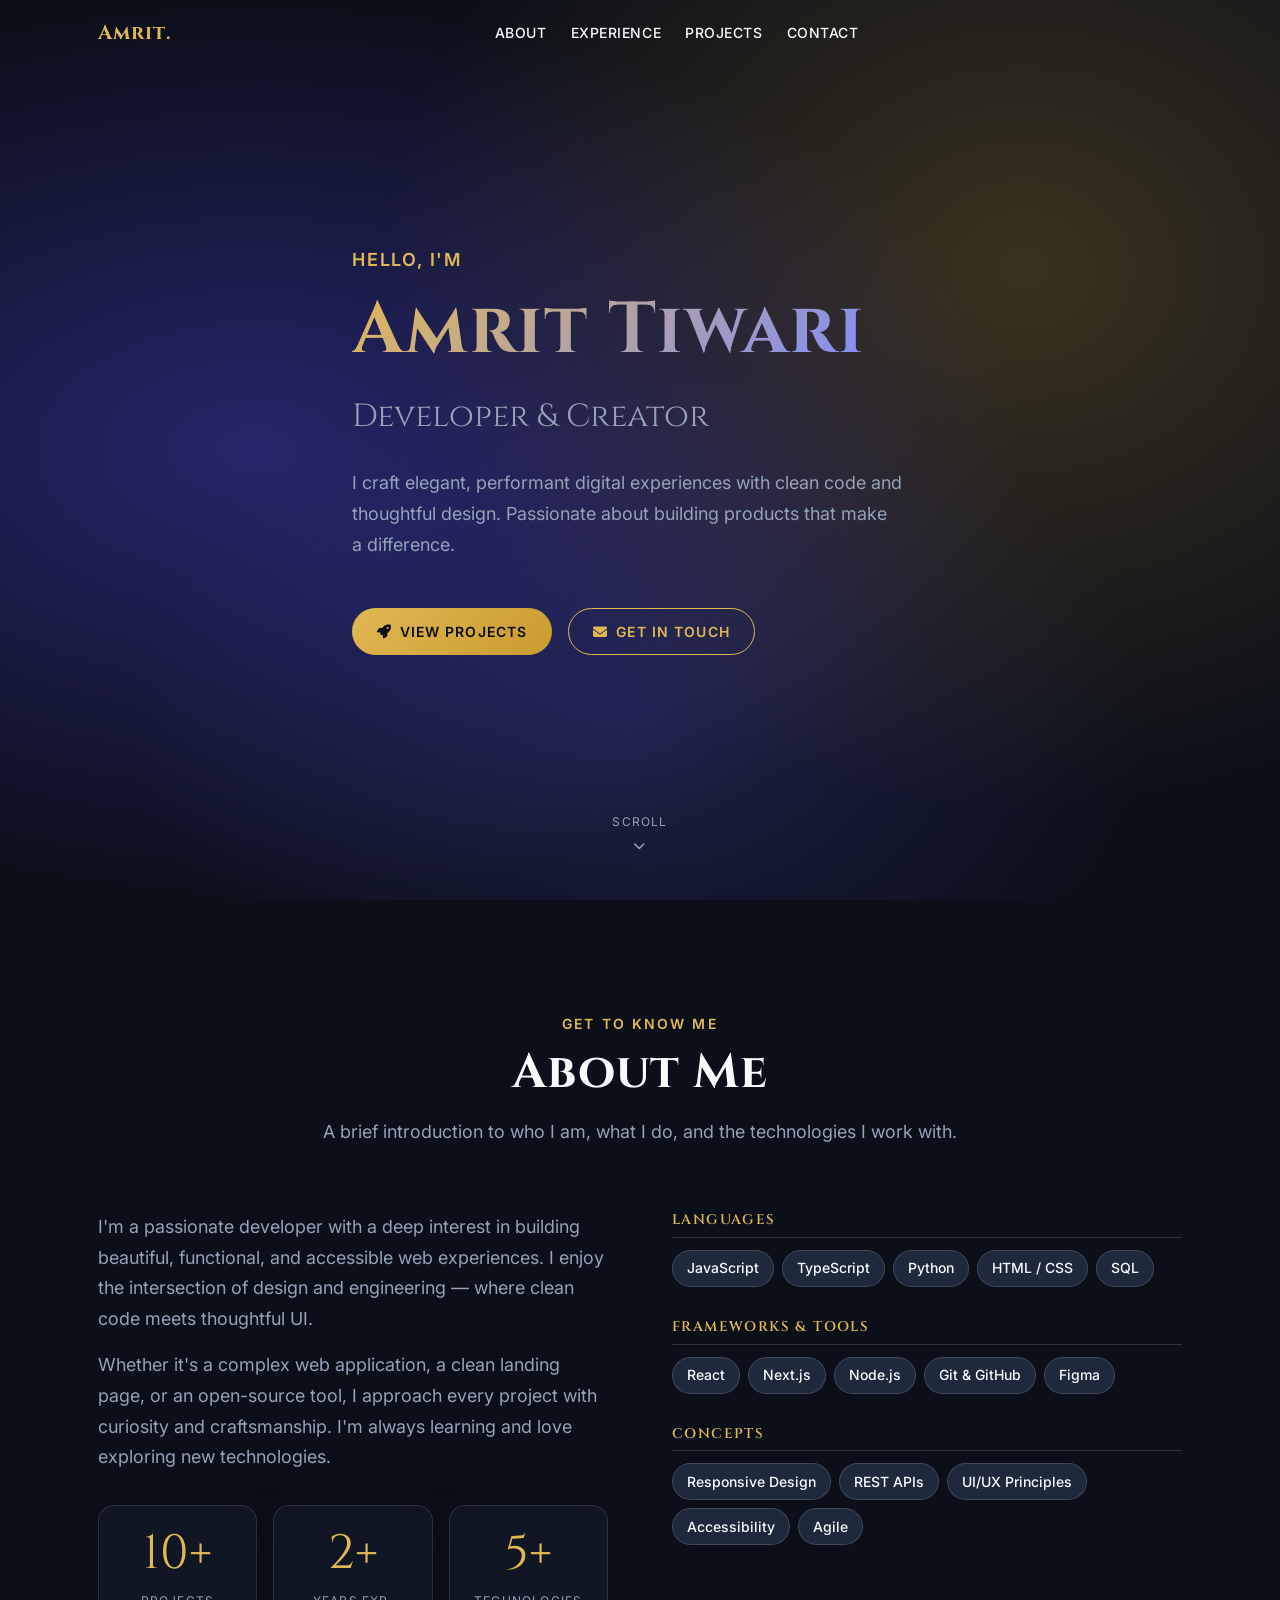
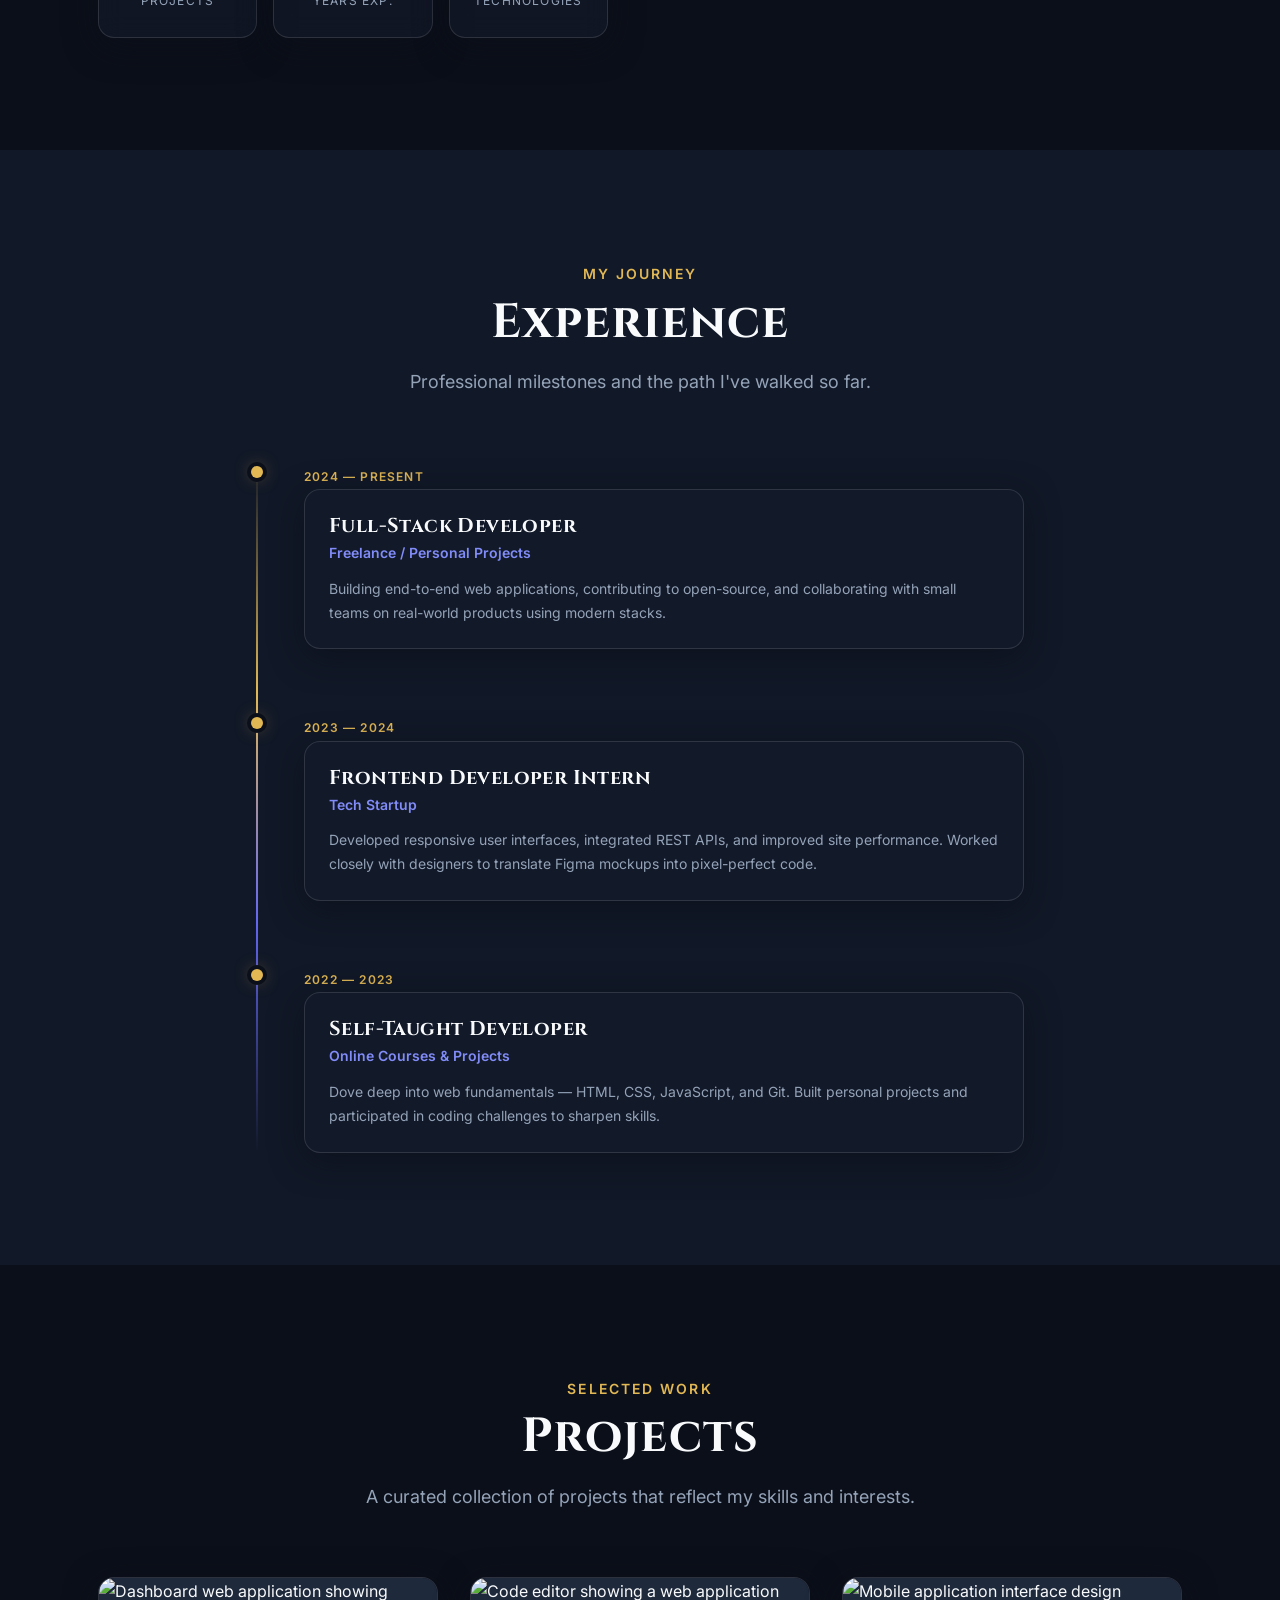
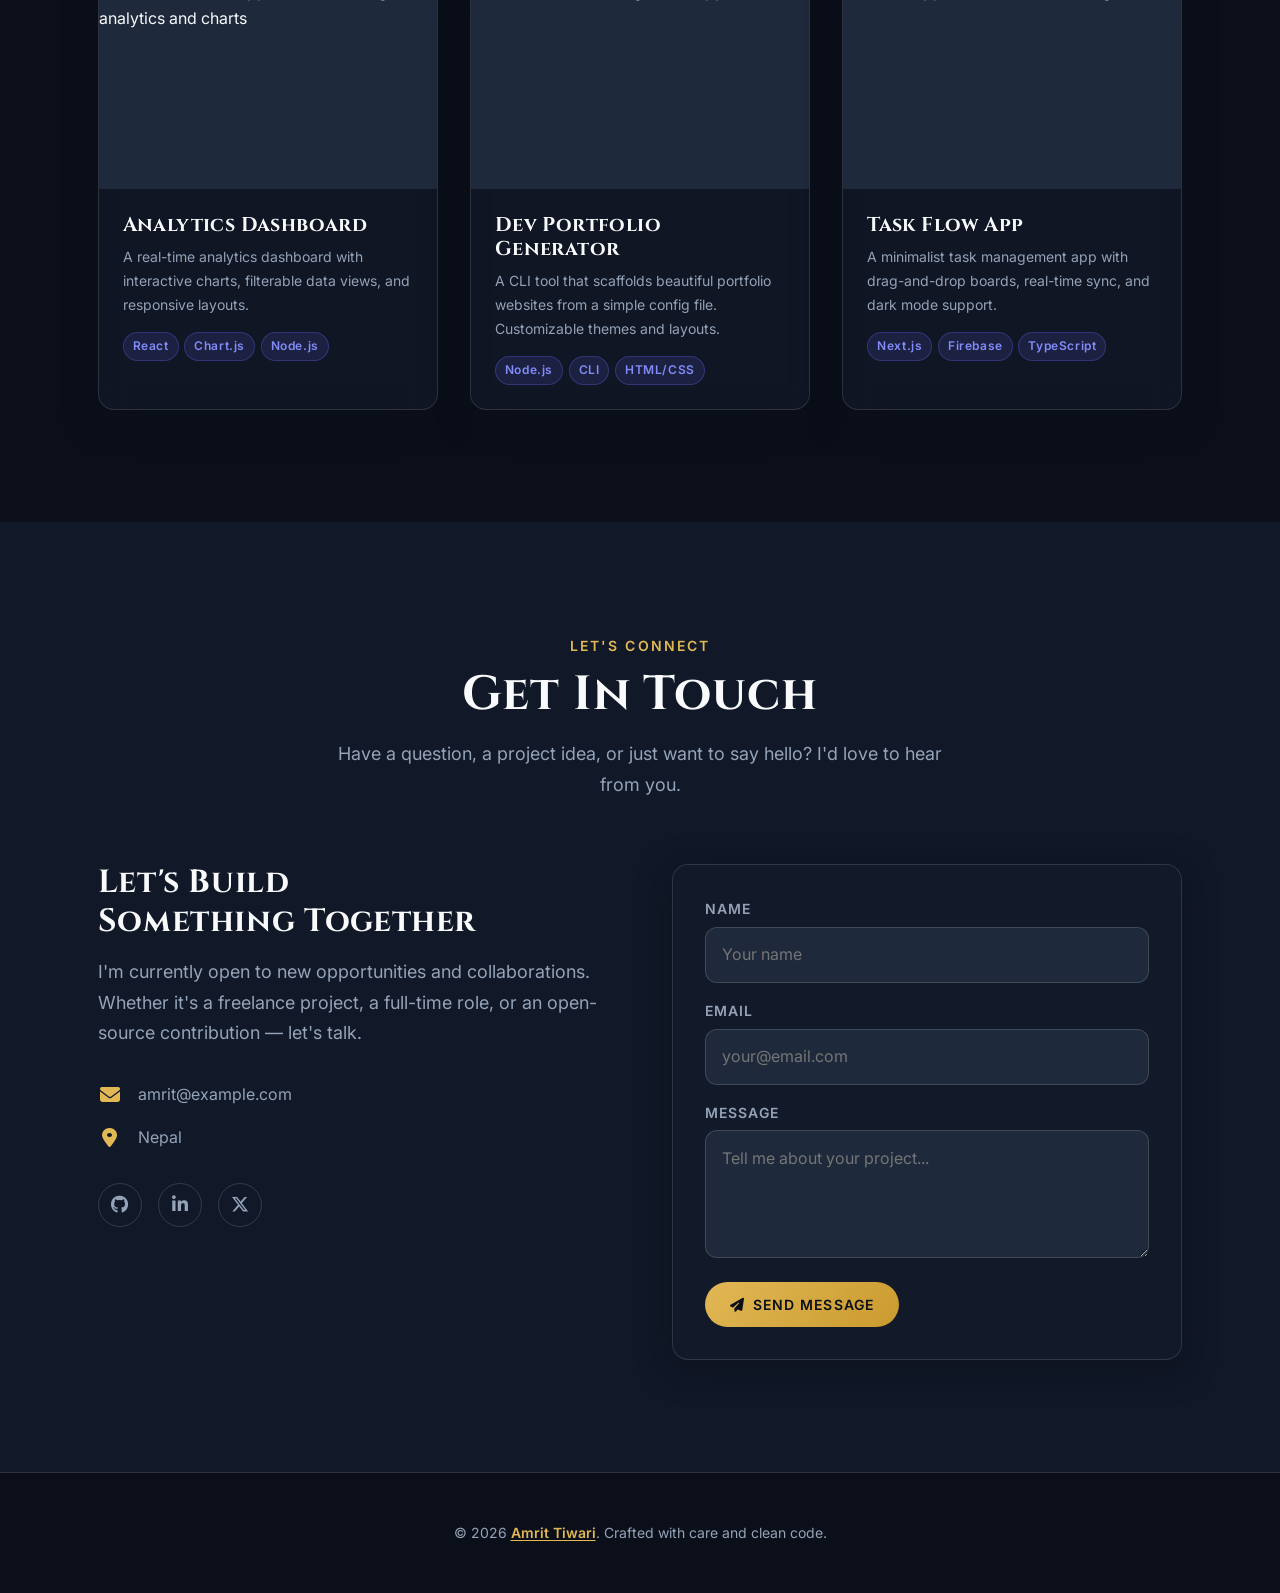
==== index.html @ 65dd80fa "refactor: move portfolio files to repo root, remove old code - Replaced old index.html, style.css, a" ====
<!DOCTYPE html>
<html lang="en">
<head>
  <meta charset="UTF-8">
  <meta name="viewport" content="width=device-width, initial-scale=1.0">
  <meta name="description" content="Amrit Tiwari — Developer & Creator. A professional portfolio showcasing projects, skills, and experience.">
  <title>Amrit Tiwari — Portfolio</title>

  <!-- Fonts -->
  <link rel="preconnect" href="https://fonts.googleapis.com">
  <link rel="preconnect" href="https://fonts.gstatic.com" crossorigin>
  <link href="https://fonts.googleapis.com/css2?family=Cinzel:wght@400;700;900&family=Inter:wght@400;500;600;700&display=swap" rel="stylesheet">

  <!-- Icons -->
  <link rel="stylesheet" href="https://cdnjs.cloudflare.com/ajax/libs/font-awesome/6.5.1/css/all.min.css" integrity="sha512-DTOQO9RWCH3ppGqcWaEA1BIZOC6xxalwEsw9c2QQeAIftl+Vegovlnee1c9QX4TctnWMn13TZye+giMm8e2LwA==" crossorigin="anonymous" referrerpolicy="no-referrer">

  <!-- Styles -->
  <link rel="stylesheet" href="styles.css">
</head>
<body>

  <!-- ======================== NAVBAR ======================== -->
  <header class="navbar" id="navbar">
    <nav class="container navbar__inner" aria-label="Primary navigation">
      <a href="#hero" class="navbar__logo" aria-label="Home">Amrit.</a>

      <ul class="navbar__links" id="nav-links" role="list">
        <li><a href="#about"      class="navbar__link" data-nav>About</a></li>
        <li><a href="#experience" class="navbar__link" data-nav>Experience</a></li>
        <li><a href="#projects"   class="navbar__link" data-nav>Projects</a></li>
        <li><a href="#contact"    class="navbar__link" data-nav>Contact</a></li>
      </ul>

      <div class="navbar__overlay" id="nav-overlay" aria-hidden="true"></div>

      <button class="navbar__toggle" id="nav-toggle" aria-label="Open navigation menu" aria-expanded="false" aria-controls="nav-links">
        <i class="fa-solid fa-bars" aria-hidden="true"></i>
      </button>
    </nav>
  </header>

  <main>
    <!-- ======================== HERO ======================== -->
    <section class="hero section" id="hero">
      <div class="hero__bg">
        <div class="hero__gradient" aria-hidden="true"></div>
      </div>

      <div class="container hero__content">
        <p class="hero__greeting">Hello, I'm</p>
        <h1 class="hero__name"><span>Amrit Tiwari</span></h1>
        <p class="hero__tagline">Developer &amp; Creator</p>
        <p class="hero__description">
          I craft elegant, performant digital experiences with clean code and thoughtful design. Passionate about building products that make a difference.
        </p>
        <div class="hero__actions">
          <a href="#projects" class="btn btn--primary">
            <i class="fa-solid fa-rocket" aria-hidden="true"></i> View Projects
          </a>
          <a href="#contact" class="btn btn--outline">
            <i class="fa-solid fa-envelope" aria-hidden="true"></i> Get In Touch
          </a>
        </div>
      </div>

      <div class="hero__scroll-indicator" aria-hidden="true">
        <span>Scroll</span>
        <i class="fa-solid fa-chevron-down"></i>
      </div>
    </section>

    <!-- ======================== ABOUT ======================== -->
    <section class="section" id="about">
      <div class="container">
        <div class="section__header">
          <p class="section__subtitle">Get To Know Me</p>
          <h2 class="section__title">About Me</h2>
          <p class="section__description">
            A brief introduction to who I am, what I do, and the technologies I work with.
          </p>
        </div>

        <div class="about__grid">
          <!-- Left: Bio -->
          <div class="about__text">
            <p>
              I'm a passionate developer with a deep interest in building beautiful, functional, and accessible web experiences. I enjoy the intersection of design and engineering — where clean code meets thoughtful UI.
            </p>
            <p>
              Whether it's a complex web application, a clean landing page, or an open-source tool, I approach every project with curiosity and craftsmanship. I'm always learning and love exploring new technologies.
            </p>

            <div class="about__stats">
              <div class="stat-card glass">
                <span class="stat-card__number">10+</span>
                <span class="stat-card__label">Projects</span>
              </div>
              <div class="stat-card glass">
                <span class="stat-card__number">2+</span>
                <span class="stat-card__label">Years Exp.</span>
              </div>
              <div class="stat-card glass">
                <span class="stat-card__number">5+</span>
                <span class="stat-card__label">Technologies</span>
              </div>
            </div>
          </div>

          <!-- Right: Skills -->
          <div>
            <div class="skills__group">
              <h3 class="skills__group-title">Languages</h3>
              <div class="skills__list">
                <span class="skill-chip">JavaScript</span>
                <span class="skill-chip">TypeScript</span>
                <span class="skill-chip">Python</span>
                <span class="skill-chip">HTML / CSS</span>
                <span class="skill-chip">SQL</span>
              </div>
            </div>

            <div class="skills__group">
              <h3 class="skills__group-title">Frameworks & Tools</h3>
              <div class="skills__list">
                <span class="skill-chip">React</span>
                <span class="skill-chip">Next.js</span>
                <span class="skill-chip">Node.js</span>
                <span class="skill-chip">Git & GitHub</span>
                <span class="skill-chip">Figma</span>
              </div>
            </div>

            <div class="skills__group">
              <h3 class="skills__group-title">Concepts</h3>
              <div class="skills__list">
                <span class="skill-chip">Responsive Design</span>
                <span class="skill-chip">REST APIs</span>
                <span class="skill-chip">UI/UX Principles</span>
                <span class="skill-chip">Accessibility</span>
                <span class="skill-chip">Agile</span>
              </div>
            </div>
          </div>
        </div>
      </div>
    </section>

    <!-- ======================== EXPERIENCE ======================== -->
    <section class="section" id="experience" style="background: var(--color-slate-900);">
      <div class="container">
        <div class="section__header">
          <p class="section__subtitle">My Journey</p>
          <h2 class="section__title">Experience</h2>
          <p class="section__description">
            Professional milestones and the path I've walked so far.
          </p>
        </div>

        <ol class="timeline" role="list">
          <li class="timeline__item">
            <div class="timeline__dot" aria-hidden="true"></div>
            <span class="timeline__date">2024 — Present</span>
            <div class="timeline__card glass">
              <h3 class="timeline__role">Full-Stack Developer</h3>
              <p class="timeline__company">Freelance / Personal Projects</p>
              <p class="timeline__desc">
                Building end-to-end web applications, contributing to open-source, and collaborating with small teams on real-world products using modern stacks.
              </p>
            </div>
          </li>

          <li class="timeline__item">
            <div class="timeline__dot" aria-hidden="true"></div>
            <span class="timeline__date">2023 — 2024</span>
            <div class="timeline__card glass">
              <h3 class="timeline__role">Frontend Developer Intern</h3>
              <p class="timeline__company">Tech Startup</p>
              <p class="timeline__desc">
                Developed responsive user interfaces, integrated REST APIs, and improved site performance. Worked closely with designers to translate Figma mockups into pixel-perfect code.
              </p>
            </div>
          </li>

          <li class="timeline__item">
            <div class="timeline__dot" aria-hidden="true"></div>
            <span class="timeline__date">2022 — 2023</span>
            <div class="timeline__card glass">
              <h3 class="timeline__role">Self-Taught Developer</h3>
              <p class="timeline__company">Online Courses & Projects</p>
              <p class="timeline__desc">
                Dove deep into web fundamentals — HTML, CSS, JavaScript, and Git. Built personal projects and participated in coding challenges to sharpen skills.
              </p>
            </div>
          </li>
        </ol>
      </div>
    </section>

    <!-- ======================== PROJECTS ======================== -->
    <section class="section" id="projects">
      <div class="container">
        <div class="section__header">
          <p class="section__subtitle">Selected Work</p>
          <h2 class="section__title">Projects</h2>
          <p class="section__description">
            A curated collection of projects that reflect my skills and interests.
          </p>
        </div>

        <div class="projects__grid">
          <!-- Project 1 -->
          <article class="project-card glass">
            <div class="project-card__image">
              <img src="https://images.unsplash.com/photo-1460925895917-afdab827c52f?w=600&h=375&fit=crop&q=80" alt="Dashboard web application showing analytics and charts" loading="lazy">
              <div class="project-card__overlay">
                <div class="project-card__overlay-links">
                  <a href="#" class="project-card__overlay-link" aria-label="View source code">
                    <i class="fa-brands fa-github" aria-hidden="true"></i>
                  </a>
                  <a href="#" class="project-card__overlay-link" aria-label="View live demo">
                    <i class="fa-solid fa-arrow-up-right-from-square" aria-hidden="true"></i>
                  </a>
                </div>
              </div>
            </div>
            <div class="project-card__body">
              <h3 class="project-card__title">Analytics Dashboard</h3>
              <p class="project-card__desc">
                A real-time analytics dashboard with interactive charts, filterable data views, and responsive layouts.
              </p>
              <div class="project-card__tags">
                <span class="tag">React</span>
                <span class="tag">Chart.js</span>
                <span class="tag">Node.js</span>
              </div>
            </div>
          </article>

          <!-- Project 2 -->
          <article class="project-card glass">
            <div class="project-card__image">
              <img src="https://images.unsplash.com/photo-1555066931-4365d14bab8c?w=600&h=375&fit=crop&q=80" alt="Code editor showing a web application" loading="lazy">
              <div class="project-card__overlay">
                <div class="project-card__overlay-links">
                  <a href="#" class="project-card__overlay-link" aria-label="View source code">
                    <i class="fa-brands fa-github" aria-hidden="true"></i>
                  </a>
                  <a href="#" class="project-card__overlay-link" aria-label="View live demo">
                    <i class="fa-solid fa-arrow-up-right-from-square" aria-hidden="true"></i>
                  </a>
                </div>
              </div>
            </div>
            <div class="project-card__body">
              <h3 class="project-card__title">Dev Portfolio Generator</h3>
              <p class="project-card__desc">
                A CLI tool that scaffolds beautiful portfolio websites from a simple config file. Customizable themes and layouts.
              </p>
              <div class="project-card__tags">
                <span class="tag">Node.js</span>
                <span class="tag">CLI</span>
                <span class="tag">HTML/CSS</span>
              </div>
            </div>
          </article>

          <!-- Project 3 -->
          <article class="project-card glass">
            <div class="project-card__image">
              <img src="https://images.unsplash.com/photo-1551288049-bebda4e38f71?w=600&h=375&fit=crop&q=80" alt="Mobile application interface design" loading="lazy">
              <div class="project-card__overlay">
                <div class="project-card__overlay-links">
                  <a href="#" class="project-card__overlay-link" aria-label="View source code">
                    <i class="fa-brands fa-github" aria-hidden="true"></i>
                  </a>
                  <a href="#" class="project-card__overlay-link" aria-label="View live demo">
                    <i class="fa-solid fa-arrow-up-right-from-square" aria-hidden="true"></i>
                  </a>
                </div>
              </div>
            </div>
            <div class="project-card__body">
              <h3 class="project-card__title">Task Flow App</h3>
              <p class="project-card__desc">
                A minimalist task management app with drag-and-drop boards, real-time sync, and dark mode support.
              </p>
              <div class="project-card__tags">
                <span class="tag">Next.js</span>
                <span class="tag">Firebase</span>
                <span class="tag">TypeScript</span>
              </div>
            </div>
          </article>
        </div>
      </div>
    </section>

    <!-- ======================== CONTACT ======================== -->
    <section class="section" id="contact" style="background: var(--color-slate-900);">
      <div class="container">
        <div class="section__header">
          <p class="section__subtitle">Let's Connect</p>
          <h2 class="section__title">Get In Touch</h2>
          <p class="section__description">
            Have a question, a project idea, or just want to say hello? I'd love to hear from you.
          </p>
        </div>

        <div class="contact__grid">
          <!-- Left: Info -->
          <div class="contact__info">
            <h3>Let's Build Something Together</h3>
            <p>
              I'm currently open to new opportunities and collaborations. Whether it's a freelance project, a full-time role, or an open-source contribution — let's talk.
            </p>

            <div class="contact__links">
              <a href="mailto:amrit@example.com" class="contact__link" id="contact-email">
                <i class="fa-solid fa-envelope" aria-hidden="true"></i>
                <span>amrit@example.com</span>
              </a>
              <a href="#" class="contact__link" id="contact-location">
                <i class="fa-solid fa-location-dot" aria-hidden="true"></i>
                <span>Nepal</span>
              </a>
            </div>

            <div class="contact__socials">
              <a href="https://github.com/amrittiwarie" class="social-icon" aria-label="GitHub" target="_blank" rel="noopener noreferrer">
                <i class="fa-brands fa-github" aria-hidden="true"></i>
              </a>
              <a href="#" class="social-icon" aria-label="LinkedIn" target="_blank" rel="noopener noreferrer">
                <i class="fa-brands fa-linkedin-in" aria-hidden="true"></i>
              </a>
              <a href="#" class="social-icon" aria-label="Twitter" target="_blank" rel="noopener noreferrer">
                <i class="fa-brands fa-x-twitter" aria-hidden="true"></i>
              </a>
            </div>
          </div>

          <!-- Right: Form -->
          <div class="contact__form-wrapper">
            <form class="form glass" id="contact-form" style="padding: var(--space-xl);" action="#" method="POST" novalidate>
              <div class="form__group">
                <label for="name" class="form__label">Name</label>
                <input type="text" id="name" name="name" class="form__input" placeholder="Your name" required minlength="2" autocomplete="name">
              </div>
              <div class="form__group">
                <label for="email" class="form__label">Email</label>
                <input type="email" id="email" name="email" class="form__input" placeholder="your@email.com" required autocomplete="email">
              </div>
              <div class="form__group">
                <label for="message" class="form__label">Message</label>
                <textarea id="message" name="message" class="form__textarea" placeholder="Tell me about your project..." required minlength="10"></textarea>
              </div>
              <button type="submit" class="btn btn--primary form__submit" id="submit-btn">
                <i class="fa-solid fa-paper-plane" aria-hidden="true"></i> Send Message
              </button>
            </form>
          </div>
        </div>
      </div>
    </section>
  </main>

  <!-- ======================== FOOTER ======================== -->
  <footer class="footer">
    <div class="container">
      <p class="footer__text">
        &copy; 2026 <a href="#hero">Amrit Tiwari</a>. Crafted with care and clean code.
      </p>
    </div>
  </footer>

  <!-- Scripts -->
  <script src="script.js"></script>
</body>
</html>
---- styles.css ----
/* ============================================================
   Portfolio — styles.css
   Classic Modernism design system
   ============================================================ */

/* --- Layer order declaration --- */
@layer reset, base, theme, components, utilities;

/* ============================================================
   LAYER: reset
   ============================================================ */
@layer reset {
  *, *::before, *::after {
    box-sizing: border-box;
    margin: 0;
    padding: 0;
  }

  html {
    scroll-behavior: smooth;
    -webkit-text-size-adjust: 100%;
    text-size-adjust: 100%;
  }

  body {
    min-block-size: 100dvh;
    -webkit-font-smoothing: antialiased;
    -moz-osx-font-smoothing: grayscale;
  }

  img, picture, video, canvas, svg {
    display: block;
    max-inline-size: 100%;
  }

  input, button, textarea, select {
    font: inherit;
    color: inherit;
  }

  a {
    color: inherit;
    text-decoration: none;
  }

  ul, ol { list-style: none; }
}

/* ============================================================
   LAYER: base — Design tokens & foundation
   ============================================================ */
@layer base {
  :root {
    /* ---- Tier 1: Literal tokens ---- */
    --color-slate-950:  #0b0f19;
    --color-slate-900:  #111827;
    --color-slate-800:  #151c2c;
    --color-slate-700:  #1e293b;
    --color-slate-600:  #334155;
    --color-slate-400:  #94a3b8;
    --color-slate-200:  #e2e8f0;
    --color-slate-50:   #f8fafc;
    --color-gold-500:   #e2b855;
    --color-gold-400:   #f0c96e;
    --color-gold-600:   #c99a2e;
    --color-indigo-500: #6366f1;
    --color-indigo-400: #818cf8;
    --color-indigo-600: #4f46e5;
    --color-rose-500:   #f43f5e;
    --color-emerald-500:#10b981;

    --font-heading: 'Cinzel', 'Georgia', serif;
    --font-body:    'Inter', 'Segoe UI', system-ui, sans-serif;
    --font-mono:    'Fira Code', 'Cascadia Code', monospace;

    --size-xs: 0.75rem;
    --size-sm: 0.875rem;
    --size-base: 1rem;
    --size-lg: 1.125rem;
    --size-xl: 1.25rem;
    --size-2xl: 1.5rem;
    --size-3xl: 1.875rem;
    --size-4xl: 2.25rem;

    --radius-sm: 0.375rem;
    --radius-md: 0.75rem;
    --radius-lg: 1rem;
    --radius-xl: 1.5rem;
    --radius-full: 9999px;

    /* ---- Tier 2: Semantic tokens ---- */
    --color-bg:          var(--color-slate-950);
    --color-surface:     var(--color-slate-800);
    --color-surface-alt: var(--color-slate-700);
    --color-text:        var(--color-slate-50);
    --color-text-muted:  var(--color-slate-400);
    --color-accent:      var(--color-gold-500);
    --color-accent-hover:var(--color-gold-400);
    --color-accent-2:    var(--color-indigo-500);
    --color-accent-2-hover: var(--color-indigo-400);
    --color-border:      color-mix(in oklab, var(--color-slate-50), transparent 85%);
    --color-error:       var(--color-rose-500);
    --color-success:     var(--color-emerald-500);

    /* ---- Tier 3: UI tokens ---- */
    --ui-glass-bg:     color-mix(in oklab, var(--color-slate-800), transparent 40%);
    --ui-glass-border: color-mix(in oklab, var(--color-slate-50), transparent 88%);
    --ui-glass-blur:   12px;
    --ui-shadow:       0 8px 32px color-mix(in oklab, var(--color-slate-950), transparent 30%);
    --ui-shadow-lg:    0 16px 48px color-mix(in oklab, var(--color-slate-950), transparent 20%);
    --ui-transition:   0.3s cubic-bezier(0.4, 0, 0.2, 1);

    /* Responsive heading scale */
    --heading-1: clamp(2.25rem, 1.5rem + 4vw, 4.5rem);
    --heading-2: clamp(1.75rem, 1.25rem + 2.5vw, 3rem);
    --heading-3: clamp(1.25rem, 1rem + 1.5vw, 2rem);

    /* Spacing scale */
    --space-xs: 0.5rem;
    --space-sm: 0.75rem;
    --space-md: 1rem;
    --space-lg: 1.5rem;
    --space-xl: 2rem;
    --space-2xl: 3rem;
    --space-3xl: 4rem;
    --space-4xl: 6rem;
    --space-section: clamp(4rem, 3rem + 5vw, 8rem);

    /* Container */
    --container-max: 72rem;
    --container-padding: clamp(1rem, 0.5rem + 2vw, 2.5rem);

    color-scheme: dark;
    scrollbar-color: var(--color-slate-600) transparent;
    scrollbar-width: thin;
  }

  body {
    font-family: var(--font-body);
    font-size: var(--size-base);
    line-height: 1.7;
    color: var(--color-text);
    background-color: var(--color-bg);
  }
}

/* ============================================================
   LAYER: theme — Reusable visual patterns
   ============================================================ */
@layer theme {
  /* ---- Typography ---- */
  h1, h2, h3, h4 {
    font-family: var(--font-heading);
    font-weight: 700;
    line-height: 1.2;
    color: var(--color-text);
    text-wrap: balance;
    letter-spacing: 0.02em;
  }

  h1 { font-size: var(--heading-1); }
  h2 { font-size: var(--heading-2); }
  h3 { font-size: var(--heading-3); }

  p {
    text-wrap: pretty;
    color: var(--color-text-muted);
  }

  /* ---- Focus ring ---- */
  :focus-visible {
    outline: 2px solid var(--color-accent);
    outline-offset: 3px;
    border-radius: var(--radius-sm);
  }

  /* ---- Links ---- */
  a:not([class]) {
    color: var(--color-accent);
    text-decoration: underline;
    text-underline-offset: 0.15em;
    transition: color var(--ui-transition);
  }

  a:not([class]):hover {
    color: var(--color-accent-hover);
  }

  /* ---- Container utility ---- */
  .container {
    max-inline-size: var(--container-max);
    margin-inline: auto;
    padding-inline: var(--container-padding);
  }

  /* ---- Section ---- */
  .section {
    padding-block: var(--space-section);
  }

  .section__header {
    text-align: center;
    margin-block-end: var(--space-3xl);
  }

  .section__subtitle {
    font-size: var(--size-sm);
    font-weight: 600;
    text-transform: uppercase;
    letter-spacing: 0.15em;
    color: var(--color-accent);
    margin-block-end: var(--space-xs);
  }

  .section__title {
    margin-block-end: var(--space-md);
  }

  .section__description {
    max-inline-size: 40rem;
    margin-inline: auto;
    font-size: var(--size-lg);
  }

  /* ---- Glass card ---- */
  .glass {
    background: var(--ui-glass-bg);
    backdrop-filter: blur(var(--ui-glass-blur));
    -webkit-backdrop-filter: blur(var(--ui-glass-blur));
    border: 1px solid var(--ui-glass-border);
    border-radius: var(--radius-lg);
    box-shadow: var(--ui-shadow);
  }

  /* ---- Button ---- */
  .btn {
    display: inline-flex;
    align-items: center;
    gap: var(--space-xs);
    padding: 0.75em 1.75em;
    border: none;
    border-radius: var(--radius-full);
    font-weight: 600;
    font-size: var(--size-sm);
    cursor: pointer;
    transition: all var(--ui-transition);
    min-block-size: 44px;
    text-transform: uppercase;
    letter-spacing: 0.08em;
  }

  .btn--primary {
    background: linear-gradient(135deg, var(--color-accent), var(--color-gold-600));
    color: var(--color-slate-950);
  }

  .btn--primary:hover:not(:disabled) {
    background: linear-gradient(135deg, var(--color-accent-hover), var(--color-accent));
    transform: translateY(-2px);
    box-shadow: 0 6px 20px color-mix(in oklab, var(--color-accent), transparent 60%);
  }

  .btn--outline {
    background: transparent;
    color: var(--color-accent);
    border: 1.5px solid var(--color-accent);
  }

  .btn--outline:hover:not(:disabled) {
    background: color-mix(in oklab, var(--color-accent), transparent 90%);
    transform: translateY(-2px);
  }

  /* ---- Tag / Chip ---- */
  .tag {
    display: inline-block;
    padding: 0.25em 0.75em;
    border-radius: var(--radius-full);
    font-size: var(--size-xs);
    font-weight: 600;
    letter-spacing: 0.05em;
    background: color-mix(in oklab, var(--color-accent-2), transparent 85%);
    color: var(--color-accent-2-hover);
    border: 1px solid color-mix(in oklab, var(--color-accent-2), transparent 70%);
  }
}

/* ============================================================
   LAYER: components
   ============================================================ */
@layer components {

  /* ==========  NAVBAR  ========== */
  .navbar {
    position: fixed;
    inset-block-start: 0;
    inset-inline: 0;
    z-index: 100;
    padding-block: var(--space-md);
    transition: background var(--ui-transition), box-shadow var(--ui-transition);
  }

  .navbar.scrolled {
    background: var(--ui-glass-bg);
    backdrop-filter: blur(16px);
    -webkit-backdrop-filter: blur(16px);
    box-shadow: 0 1px 0 var(--ui-glass-border);
  }

  .navbar__inner {
    display: flex;
    align-items: center;
    justify-content: space-between;
  }

  .navbar__logo {
    font-family: var(--font-heading);
    font-size: var(--size-xl);
    font-weight: 700;
    color: var(--color-accent);
    letter-spacing: 0.06em;
  }

  .navbar__links {
    display: flex;
    align-items: center;
    gap: var(--space-lg);
  }

  .navbar__link {
    font-size: var(--size-sm);
    font-weight: 500;
    letter-spacing: 0.04em;
    text-transform: uppercase;
    padding-block-end: 0.15em;
    border-block-end: 2px solid transparent;
    transition: color var(--ui-transition), border-color var(--ui-transition);
  }

  .navbar__link:hover,
  .navbar__link.active {
    color: var(--color-accent);
    border-block-end-color: var(--color-accent);
  }

  .navbar__toggle {
    display: none;
    background: none;
    border: none;
    color: var(--color-text);
    font-size: var(--size-xl);
    cursor: pointer;
    padding: var(--space-xs);
    min-block-size: 44px;
    min-inline-size: 44px;
  }

  @media (max-width: 768px) {
    .navbar__toggle { display: flex; align-items: center; justify-content: center; }

    .navbar__links {
      position: fixed;
      inset-block-start: 0;
      inset-inline-end: 0;
      block-size: 100dvh;
      inline-size: min(75vw, 20rem);
      flex-direction: column;
      justify-content: center;
      gap: var(--space-xl);
      background: var(--color-slate-900);
      transform: translateX(100%);
      transition: transform var(--ui-transition);
      z-index: 200;
      padding: var(--space-xl);
    }

    .navbar__links.open {
      transform: translateX(0);
    }

    .navbar__overlay {
      position: fixed;
      inset: 0;
      background: color-mix(in oklab, var(--color-slate-950), transparent 30%);
      z-index: 150;
      opacity: 0;
      pointer-events: none;
      transition: opacity var(--ui-transition);
    }

    .navbar__overlay.visible {
      opacity: 1;
      pointer-events: auto;
    }
  }

  /* ==========  HERO  ========== */
  .hero {
    position: relative;
    min-block-size: 100dvh;
    display: flex;
    align-items: center;
    overflow: hidden;
  }

  .hero__bg {
    position: absolute;
    inset: 0;
    z-index: -1;
  }

  .hero__gradient {
    position: absolute;
    inset: 0;
    background:
      radial-gradient(ellipse 60% 50% at 20% 50%, color-mix(in oklab, var(--color-indigo-600), transparent 60%), transparent),
      radial-gradient(ellipse 50% 60% at 80% 30%, color-mix(in oklab, var(--color-gold-600), transparent 75%), transparent),
      radial-gradient(ellipse 40% 40% at 50% 80%, color-mix(in oklab, var(--color-indigo-500), transparent 80%), transparent);
    animation: meshMove 20s ease-in-out infinite alternate;
  }

  @keyframes meshMove {
    0%   { transform: scale(1) translate(0, 0); }
    50%  { transform: scale(1.05) translate(-2%, 1%); }
    100% { transform: scale(1) translate(1%, -1%); }
  }

  .hero__content {
    position: relative;
    z-index: 1;
    max-inline-size: 44rem;
  }

  .hero__greeting {
    font-size: var(--size-lg);
    color: var(--color-accent);
    font-weight: 600;
    letter-spacing: 0.1em;
    text-transform: uppercase;
    margin-block-end: var(--space-sm);
  }

  .hero__name {
    margin-block-end: var(--space-md);
  }

  .hero__name span {
    background: linear-gradient(135deg, var(--color-accent), var(--color-accent-2-hover));
    background-clip: text;
    -webkit-background-clip: text;
    -webkit-text-fill-color: transparent;
  }

  .hero__tagline {
    font-size: var(--heading-3);
    color: var(--color-text-muted);
    margin-block-end: var(--space-lg);
    font-family: var(--font-heading);
  }

  .hero__description {
    font-size: var(--size-lg);
    margin-block-end: var(--space-2xl);
    max-inline-size: 36rem;
  }

  .hero__actions {
    display: flex;
    flex-wrap: wrap;
    gap: var(--space-md);
  }

  .hero__scroll-indicator {
    position: absolute;
    inset-block-end: var(--space-2xl);
    inset-inline-start: 50%;
    transform: translateX(-50%);
    display: flex;
    flex-direction: column;
    align-items: center;
    gap: var(--space-xs);
    color: var(--color-text-muted);
    font-size: var(--size-xs);
    letter-spacing: 0.1em;
    text-transform: uppercase;
    animation: bounce 2s ease-in-out infinite;
  }

  @keyframes bounce {
    0%, 100% { transform: translateX(-50%) translateY(0); }
    50%      { transform: translateX(-50%) translateY(8px); }
  }

  /* ==========  ABOUT  ========== */
  .about__grid {
    display: grid;
    grid-template-columns: 1fr;
    gap: var(--space-3xl);
    align-items: start;
  }

  @media (min-width: 768px) {
    .about__grid {
      grid-template-columns: 1fr 1fr;
    }
  }

  .about__text p {
    margin-block-end: var(--space-md);
    font-size: var(--size-lg);
  }

  .about__stats {
    display: grid;
    grid-template-columns: repeat(auto-fit, minmax(8rem, 1fr));
    gap: var(--space-md);
    margin-block-start: var(--space-xl);
  }

  .stat-card {
    padding: var(--space-lg);
    text-align: center;
  }

  .stat-card__number {
    font-family: var(--font-heading);
    font-size: var(--heading-2);
    color: var(--color-accent);
    display: block;
    line-height: 1;
    margin-block-end: var(--space-xs);
  }

  .stat-card__label {
    font-size: var(--size-xs);
    text-transform: uppercase;
    letter-spacing: 0.1em;
    color: var(--color-text-muted);
  }

  /* ---- Skills ---- */
  .skills__group {
    margin-block-end: var(--space-xl);
  }

  .skills__group-title {
    font-size: var(--size-sm);
    font-weight: 600;
    text-transform: uppercase;
    letter-spacing: 0.1em;
    color: var(--color-accent);
    margin-block-end: var(--space-sm);
    padding-block-end: var(--space-xs);
    border-block-end: 1px solid var(--color-border);
  }

  .skills__list {
    display: flex;
    flex-wrap: wrap;
    gap: var(--space-xs);
  }

  .skill-chip {
    padding: 0.4em 1em;
    border-radius: var(--radius-full);
    font-size: var(--size-sm);
    font-weight: 500;
    background: var(--color-surface-alt);
    color: var(--color-text);
    border: 1px solid var(--color-border);
    transition: all var(--ui-transition);
  }

  .skill-chip:hover {
    background: color-mix(in oklab, var(--color-accent), transparent 85%);
    border-color: var(--color-accent);
    color: var(--color-accent);
    transform: translateY(-1px);
  }

  /* ==========  EXPERIENCE TIMELINE  ========== */
  .timeline {
    position: relative;
    padding-inline-start: var(--space-2xl);
    max-inline-size: 48rem;
    margin-inline: auto;
  }

  .timeline::before {
    content: "";
    position: absolute;
    inset-inline-start: 0;
    inset-block: 0;
    inline-size: 2px;
    background: linear-gradient(to bottom, transparent, var(--color-accent), var(--color-accent-2), transparent);
  }

  .timeline__item {
    position: relative;
    padding-block-end: var(--space-3xl);
  }

  .timeline__item:last-child {
    padding-block-end: 0;
  }

  .timeline__dot {
    position: absolute;
    inset-inline-start: calc(-1 * var(--space-2xl) - 5px);
    inset-block-start: 0.25rem;
    inline-size: 12px;
    block-size: 12px;
    border-radius: 50%;
    background: var(--color-accent);
    box-shadow: 0 0 0 4px var(--color-bg), 0 0 16px color-mix(in oklab, var(--color-accent), transparent 50%);
  }

  .timeline__date {
    font-size: var(--size-xs);
    font-weight: 600;
    text-transform: uppercase;
    letter-spacing: 0.1em;
    color: var(--color-accent);
    margin-block-end: var(--space-xs);
  }

  .timeline__card {
    padding: var(--space-lg);
  }

  .timeline__role {
    font-size: var(--size-xl);
    font-weight: 700;
    color: var(--color-text);
    margin-block-end: 0.15em;
  }

  .timeline__company {
    font-size: var(--size-sm);
    color: var(--color-accent-2-hover);
    font-weight: 600;
    margin-block-end: var(--space-sm);
  }

  .timeline__desc {
    font-size: var(--size-sm);
  }

  /* ==========  PROJECTS  ========== */
  .projects__grid {
    display: grid;
    grid-template-columns: repeat(auto-fit, minmax(min(100%, 20rem), 1fr));
    gap: var(--space-xl);
  }

  .project-card {
    overflow: hidden;
    transition: transform var(--ui-transition), box-shadow var(--ui-transition);
  }

  .project-card:hover {
    transform: translateY(-6px);
    box-shadow: var(--ui-shadow-lg);
  }

  .project-card__image {
    position: relative;
    aspect-ratio: 16 / 10;
    overflow: hidden;
    background: var(--color-surface-alt);
  }

  .project-card__image img {
    inline-size: 100%;
    block-size: 100%;
    object-fit: cover;
    transition: transform 0.5s ease;
  }

  .project-card:hover .project-card__image img {
    transform: scale(1.05);
  }

  .project-card__overlay {
    position: absolute;
    inset: 0;
    background: linear-gradient(to top, color-mix(in oklab, var(--color-slate-950), transparent 10%), transparent 60%);
    display: flex;
    align-items: flex-end;
    padding: var(--space-md);
    opacity: 0;
    transition: opacity var(--ui-transition);
  }

  .project-card:hover .project-card__overlay {
    opacity: 1;
  }

  .project-card__overlay-links {
    display: flex;
    gap: var(--space-sm);
  }

  .project-card__overlay-link {
    display: flex;
    align-items: center;
    justify-content: center;
    inline-size: 2.5rem;
    block-size: 2.5rem;
    border-radius: 50%;
    background: var(--ui-glass-bg);
    backdrop-filter: blur(8px);
    -webkit-backdrop-filter: blur(8px);
    border: 1px solid var(--ui-glass-border);
    color: var(--color-text);
    transition: all var(--ui-transition);
  }

  .project-card__overlay-link:hover {
    background: var(--color-accent);
    color: var(--color-slate-950);
  }

  .project-card__body {
    padding: var(--space-lg);
  }

  .project-card__title {
    font-size: var(--size-xl);
    font-weight: 700;
    margin-block-end: var(--space-xs);
  }

  .project-card__desc {
    font-size: var(--size-sm);
    margin-block-end: var(--space-md);
  }

  .project-card__tags {
    display: flex;
    flex-wrap: wrap;
    gap: 0.35rem;
  }

  /* ==========  CONTACT  ========== */
  .contact__grid {
    display: grid;
    grid-template-columns: 1fr;
    gap: var(--space-3xl);
  }

  @media (min-width: 768px) {
    .contact__grid {
      grid-template-columns: 1fr 1fr;
    }
  }

  .contact__info h3 {
    margin-block-end: var(--space-md);
  }

  .contact__info p {
    margin-block-end: var(--space-xl);
    font-size: var(--size-lg);
  }

  .contact__links {
    display: flex;
    flex-direction: column;
    gap: var(--space-md);
  }

  .contact__link {
    display: flex;
    align-items: center;
    gap: var(--space-md);
    font-size: var(--size-base);
    color: var(--color-text-muted);
    transition: color var(--ui-transition);
  }

  .contact__link:hover {
    color: var(--color-accent);
  }

  .contact__link i {
    font-size: var(--size-xl);
    inline-size: 1.5rem;
    text-align: center;
    color: var(--color-accent);
  }

  .contact__socials {
    display: flex;
    gap: var(--space-md);
    margin-block-start: var(--space-xl);
  }

  .social-icon {
    display: flex;
    align-items: center;
    justify-content: center;
    inline-size: 2.75rem;
    block-size: 2.75rem;
    border-radius: 50%;
    border: 1.5px solid var(--color-border);
    color: var(--color-text-muted);
    font-size: var(--size-lg);
    transition: all var(--ui-transition);
  }

  .social-icon:hover {
    color: var(--color-accent);
    border-color: var(--color-accent);
    background: color-mix(in oklab, var(--color-accent), transparent 90%);
    transform: translateY(-3px);
  }

  /* ---- Form ---- */
  .form {
    display: flex;
    flex-direction: column;
    gap: var(--space-md);
  }

  .form__group {
    display: flex;
    flex-direction: column;
    gap: 0.35rem;
  }

  .form__label {
    font-size: var(--size-sm);
    font-weight: 600;
    text-transform: uppercase;
    letter-spacing: 0.08em;
    color: var(--color-text-muted);
  }

  .form__input,
  .form__textarea {
    padding: 0.85em 1em;
    background: var(--color-surface-alt);
    border: 1.5px solid var(--color-border);
    border-radius: var(--radius-md);
    color: var(--color-text);
    font-size: var(--size-base);
    transition: border-color var(--ui-transition), box-shadow var(--ui-transition);
  }

  .form__textarea {
    resize: vertical;
    min-block-size: 8rem;
  }

  .form__input:focus,
  .form__textarea:focus {
    outline: none;
    border-color: var(--color-accent);
    box-shadow: 0 0 0 3px color-mix(in oklab, var(--color-accent), transparent 80%);
  }

  .form__input:user-valid,
  .form__textarea:user-valid {
    border-color: var(--color-success);
  }

  .form__input:user-invalid,
  .form__textarea:user-invalid {
    border-color: var(--color-error);
    box-shadow: 0 0 0 3px color-mix(in oklab, var(--color-error), transparent 80%);
  }

  .form__submit {
    align-self: flex-start;
    margin-block-start: var(--space-xs);
  }

  /* ==========  FOOTER  ========== */
  .footer {
    padding-block: var(--space-2xl);
    border-block-start: 1px solid var(--color-border);
    text-align: center;
  }

  .footer__text {
    font-size: var(--size-sm);
    color: var(--color-text-muted);
  }

  .footer__text a {
    color: var(--color-accent);
    font-weight: 600;
  }
}

/* ============================================================
   LAYER: utilities
   ============================================================ */
@layer utilities {
  .sr-only {
    position: absolute;
    inline-size: 1px;
    block-size: 1px;
    padding: 0;
    margin: -1px;
    overflow: hidden;
    clip: rect(0, 0, 0, 0);
    white-space: nowrap;
    border: 0;
  }
}

/* ============================================================
   SCROLL-DRIVEN ENTRY ANIMATIONS (Progressive Enhancement)
   ============================================================ */
@media (prefers-reduced-motion: no-preference) {
  @supports ((animation-timeline: view()) and (animation-range: entry)) {
    @keyframes fade-slide-up {
      from {
        opacity: 0;
        transform: translateY(2.5rem);
      }
    }

    .section__header,
    .about__text,
    .about__stats,
    .skills__group,
    .timeline__item,
    .project-card,
    .contact__info,
    .contact__form-wrapper {
      animation: fade-slide-up auto ease backwards;
      animation-timeline: view();
      animation-range: entry 0% entry 100%;
    }
  }
}

/* ============================================================
   INTERSECTION OBSERVER FALLBACK (JS-driven)
   When animation-timeline is unsupported, JS adds these classes.
   ============================================================ */
@media (prefers-reduced-motion: no-preference) {
  .reveal {
    opacity: 0;
    transform: translateY(2.5rem);
    transition: opacity 0.7s ease, transform 0.7s ease;
  }

  .reveal.visible {
    opacity: 1;
    transform: translateY(0);
  }
}
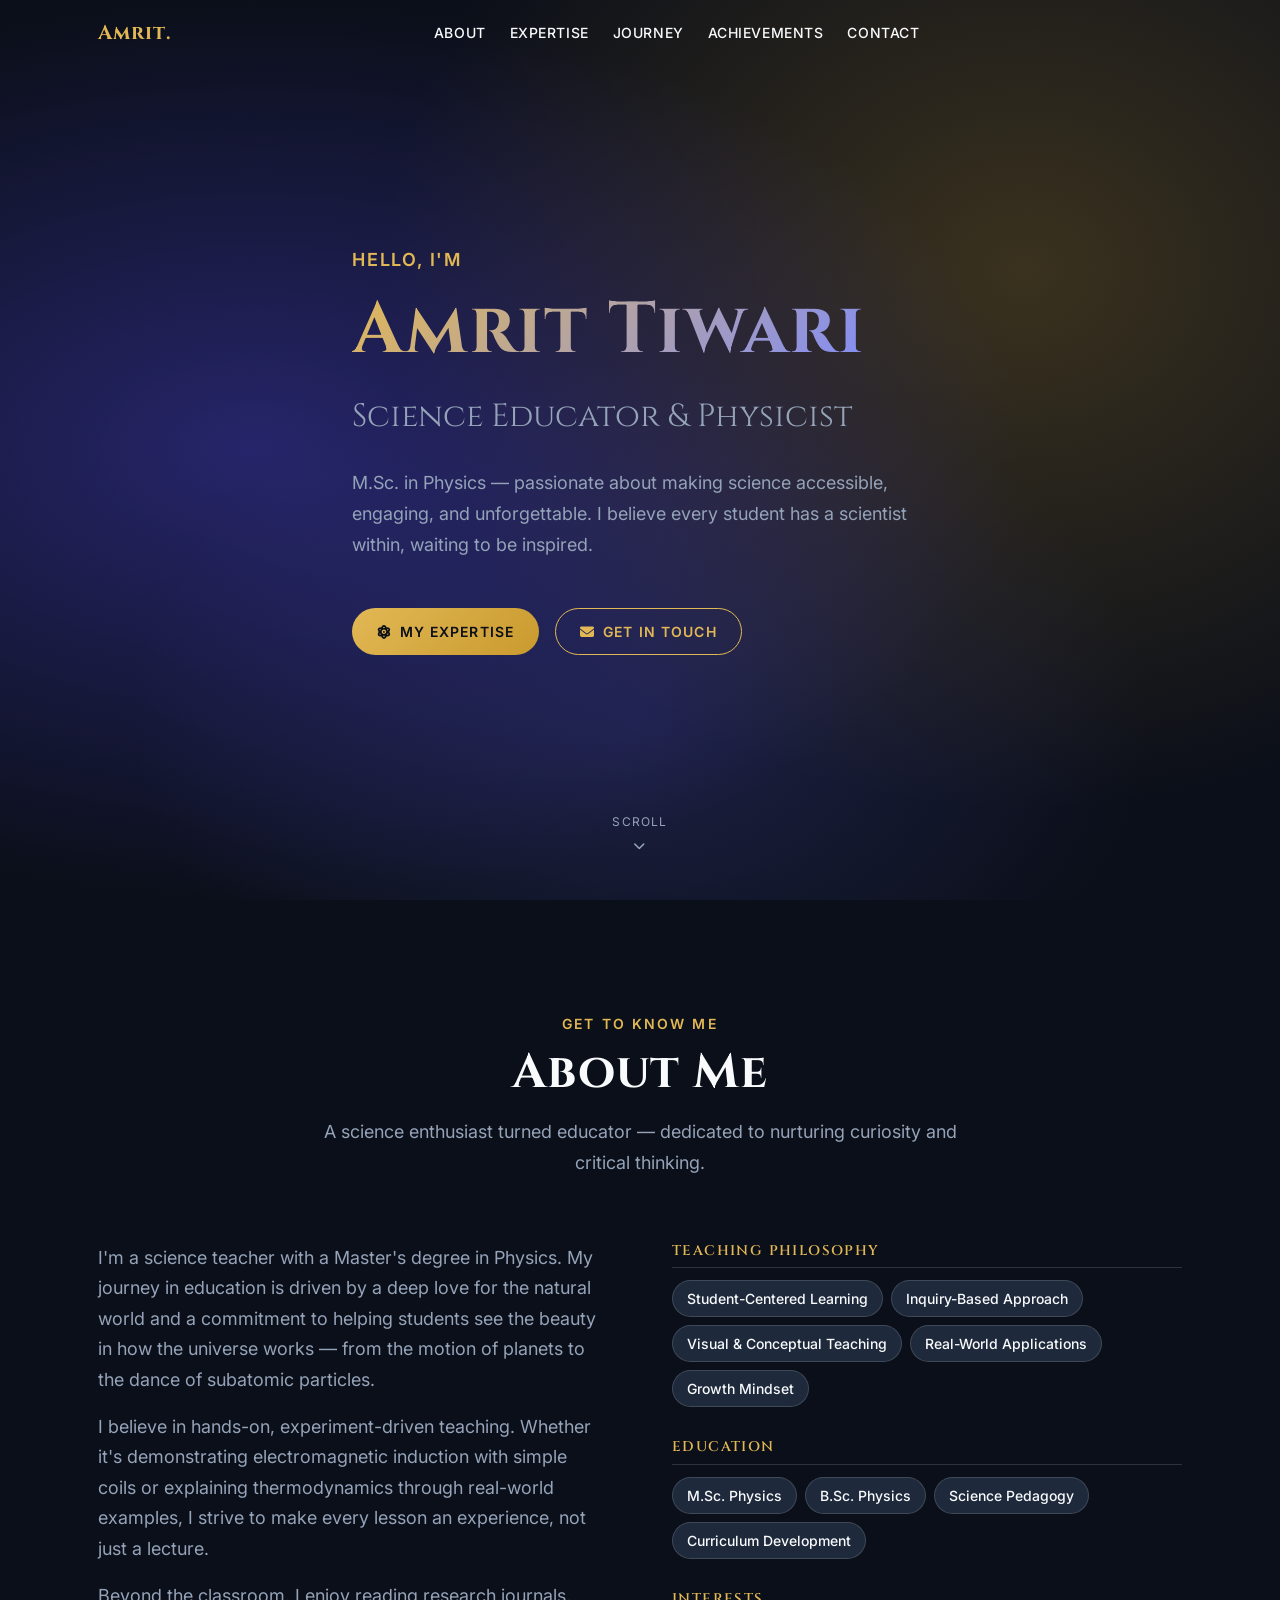
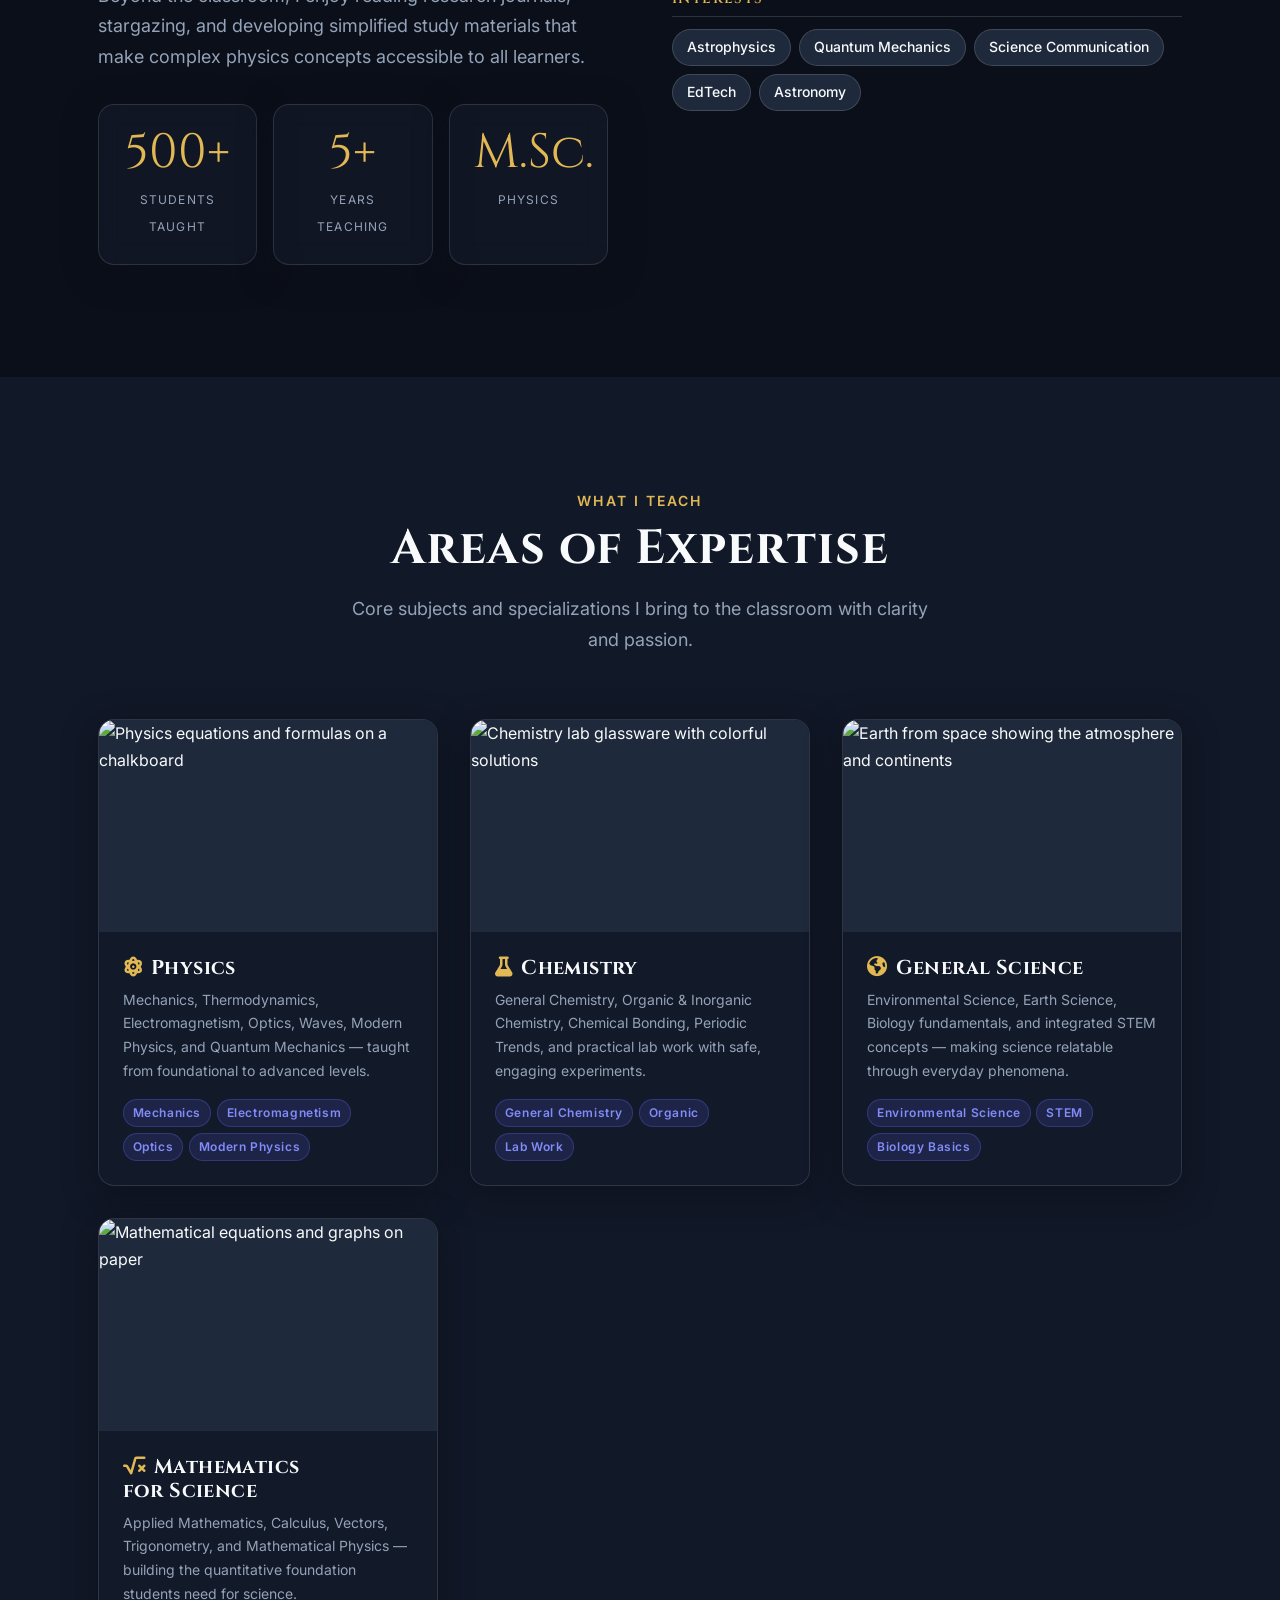
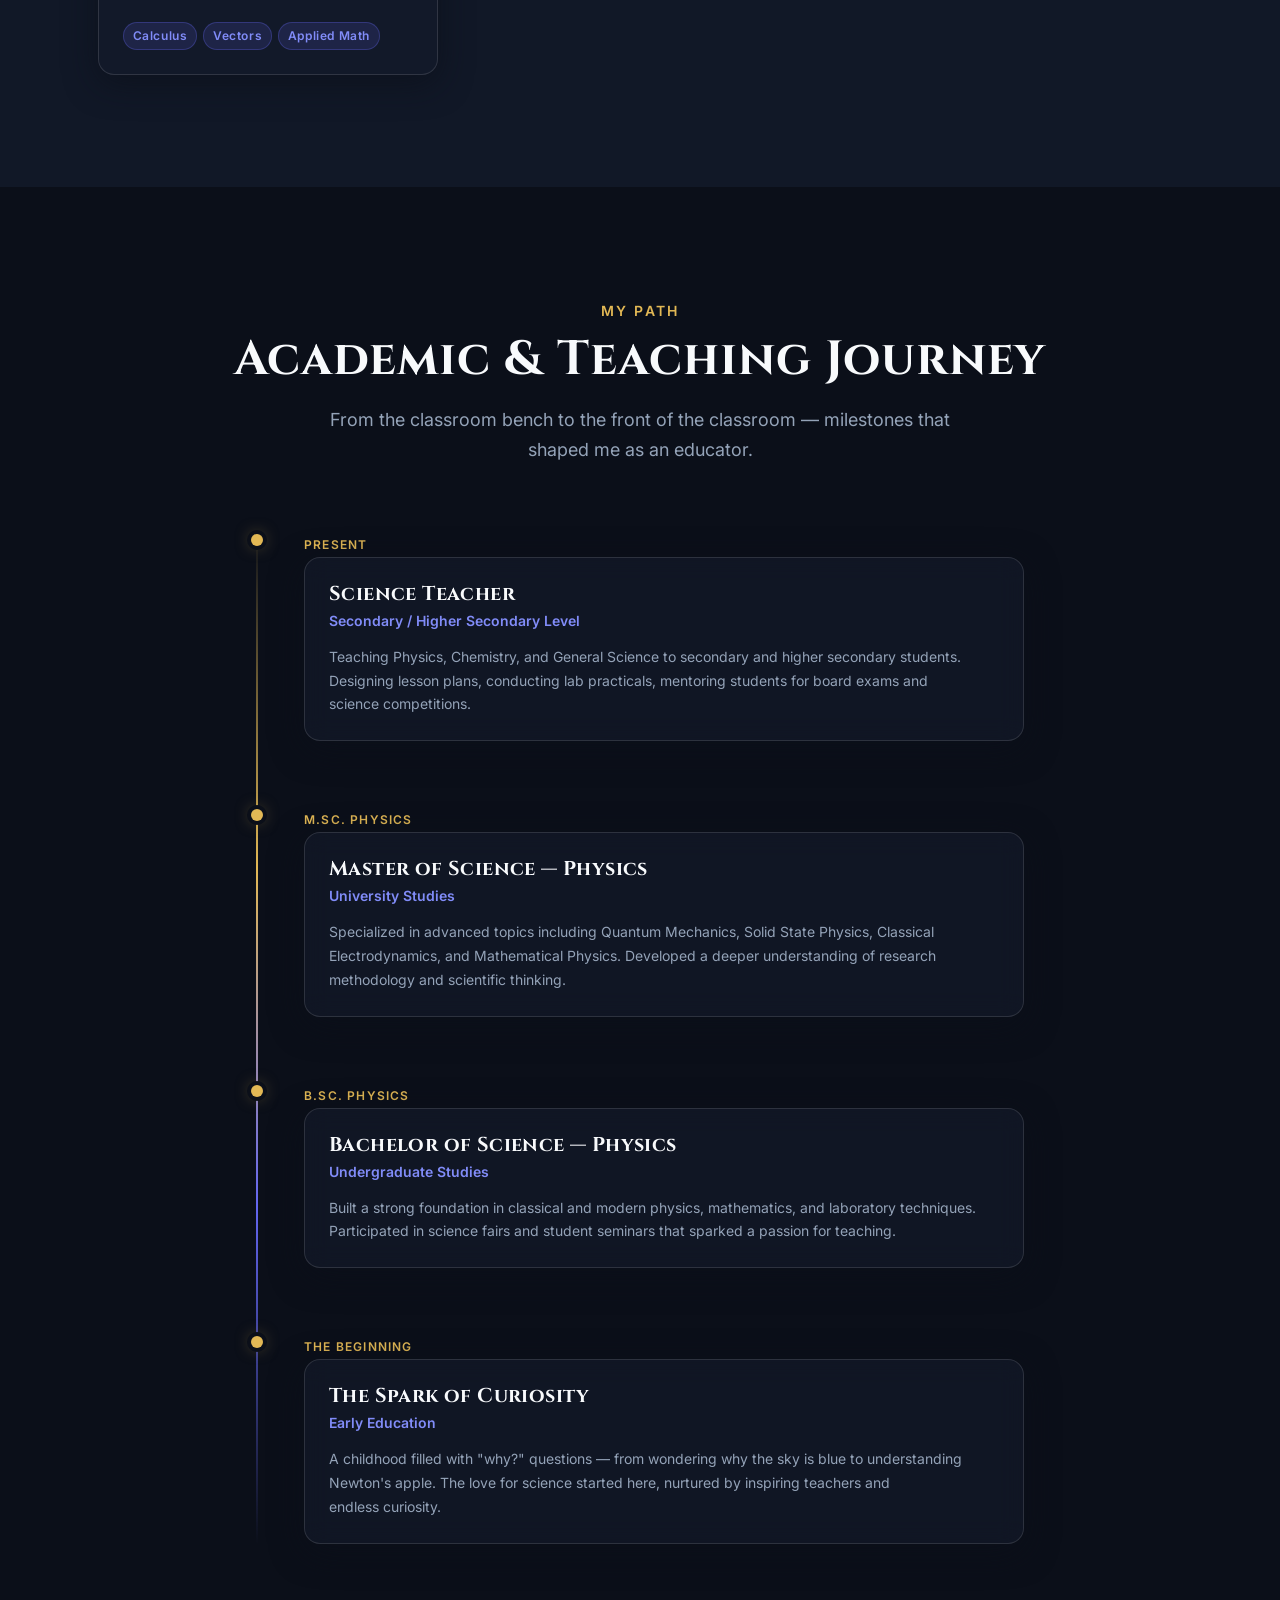
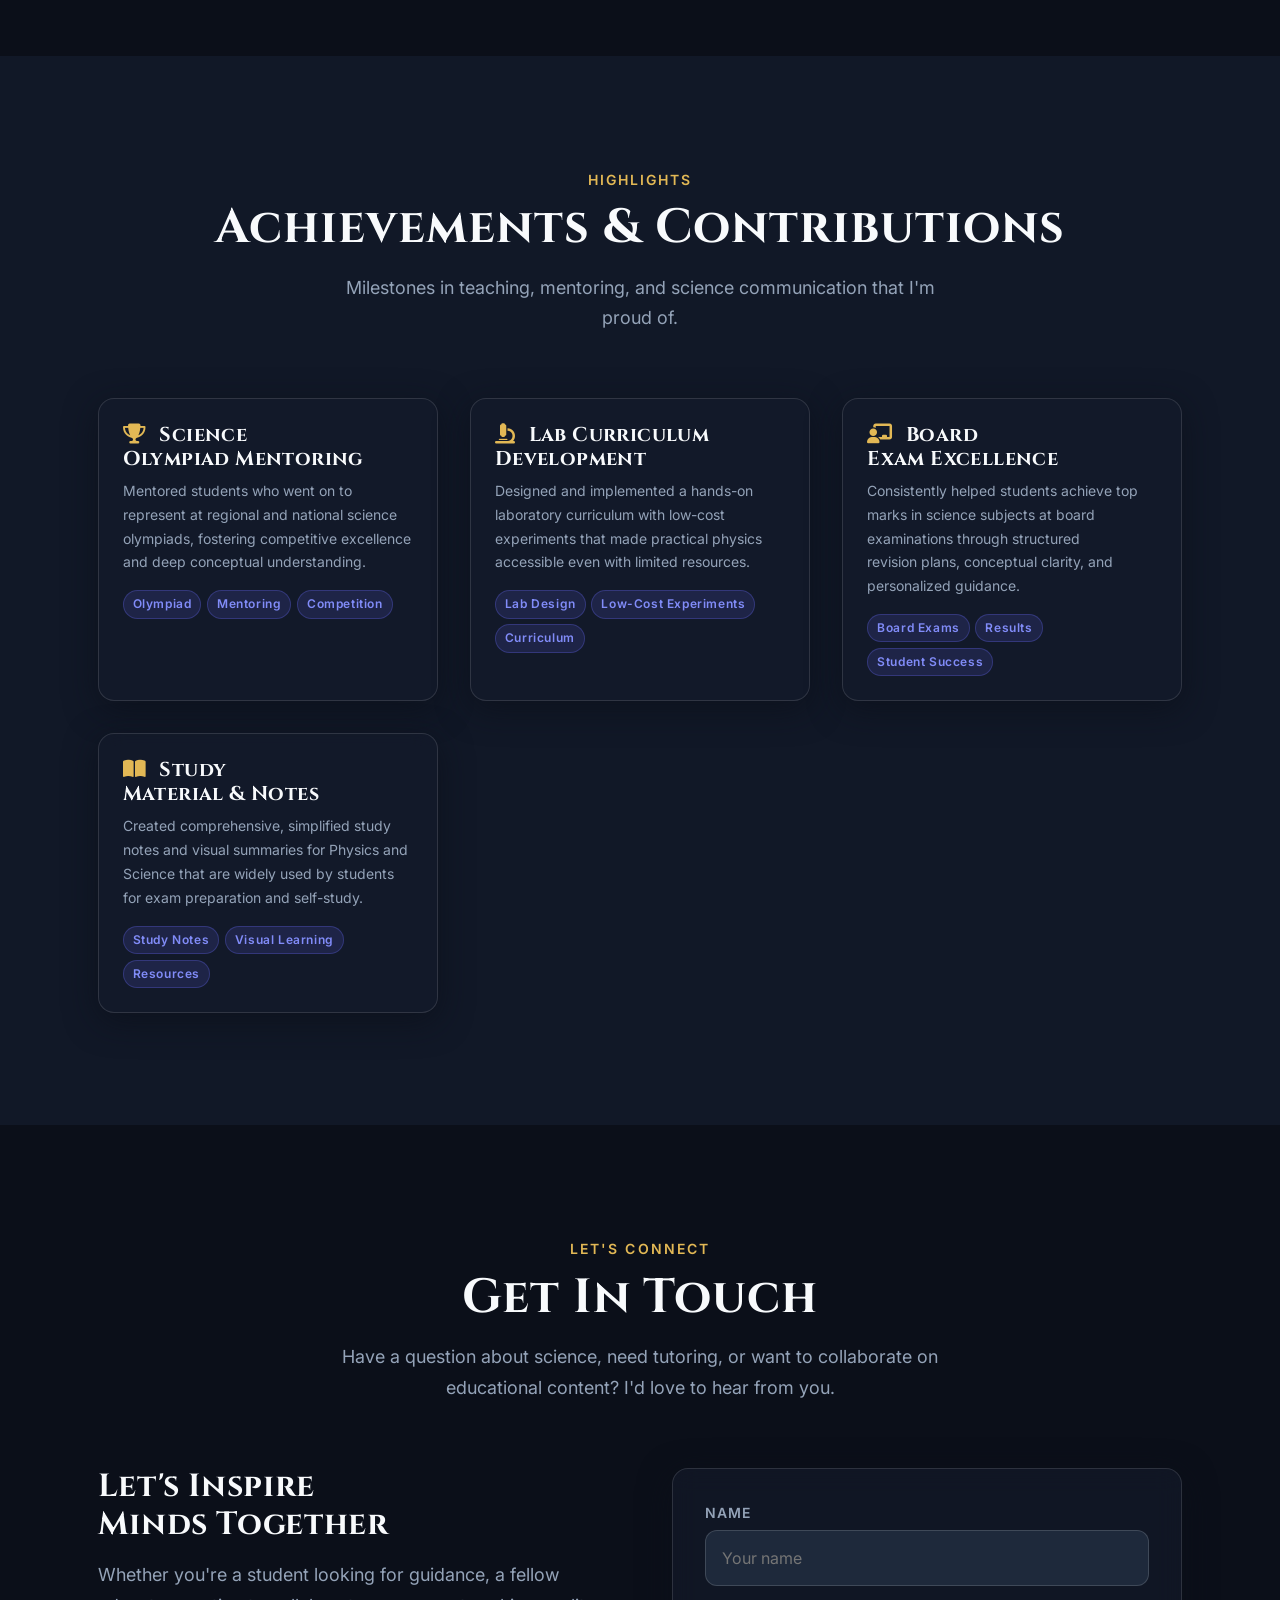
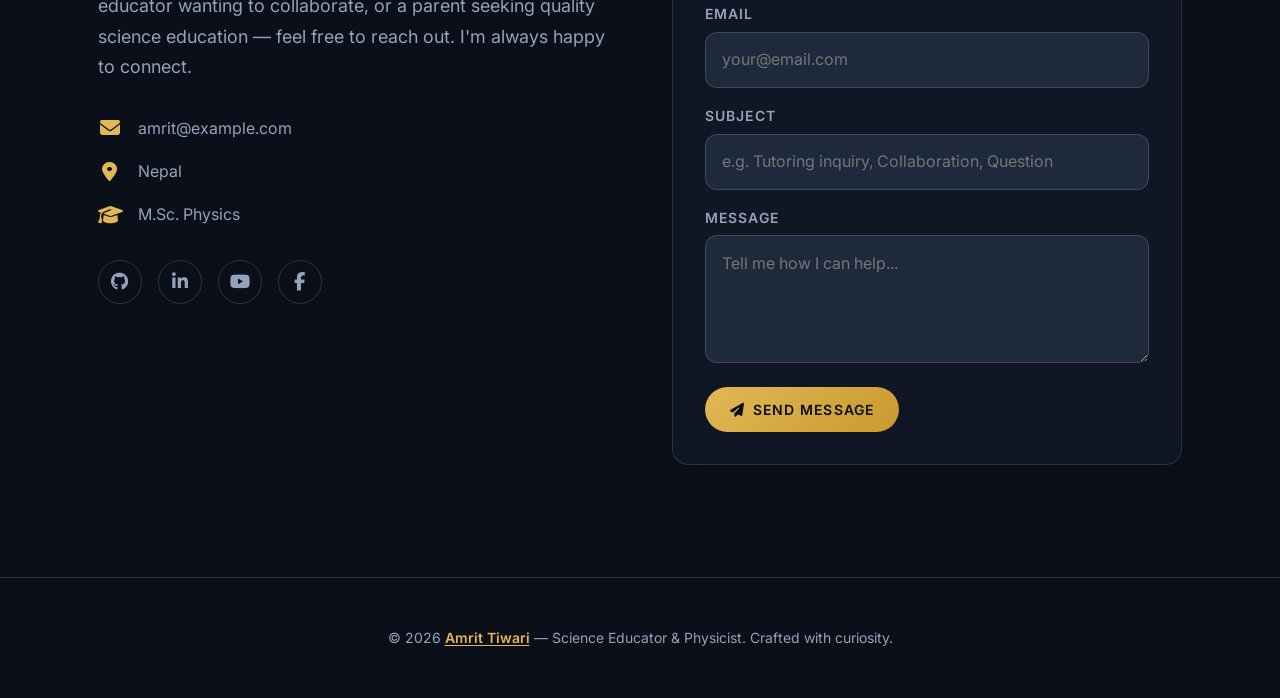
==== commit 413f5902: "Update portfolio: educator-focused content & clean up gitignore" ====
--- a/index.html
+++ b/index.html
@@ -3,8 +3,8 @@
 <head>
   <meta charset="UTF-8">
   <meta name="viewport" content="width=device-width, initial-scale=1.0">
-  <meta name="description" content="Amrit Tiwari — Developer & Creator. A professional portfolio showcasing projects, skills, and experience.">
-  <title>Amrit Tiwari — Portfolio</title>
+  <meta name="description" content="Amrit Tiwari — Science Educator & Physicist. M.Sc. Physics. Inspiring the next generation through engaging science education.">
+  <title>Amrit Tiwari — Science Educator</title>
 
   <!-- Fonts -->
   <link rel="preconnect" href="https://fonts.googleapis.com">
@@ -25,10 +25,11 @@
       <a href="#hero" class="navbar__logo" aria-label="Home">Amrit.</a>
 
       <ul class="navbar__links" id="nav-links" role="list">
-        <li><a href="#about"      class="navbar__link" data-nav>About</a></li>
-        <li><a href="#experience" class="navbar__link" data-nav>Experience</a></li>
-        <li><a href="#projects"   class="navbar__link" data-nav>Projects</a></li>
-        <li><a href="#contact"    class="navbar__link" data-nav>Contact</a></li>
+        <li><a href="#about"       class="navbar__link" data-nav>About</a></li>
+        <li><a href="#expertise"   class="navbar__link" data-nav>Expertise</a></li>
+        <li><a href="#journey"     class="navbar__link" data-nav>Journey</a></li>
+        <li><a href="#achievements" class="navbar__link" data-nav>Achievements</a></li>
+        <li><a href="#contact"     class="navbar__link" data-nav>Contact</a></li>
       </ul>
 
       <div class="navbar__overlay" id="nav-overlay" aria-hidden="true"></div>
@@ -49,13 +50,13 @@
       <div class="container hero__content">
         <p class="hero__greeting">Hello, I'm</p>
         <h1 class="hero__name"><span>Amrit Tiwari</span></h1>
-        <p class="hero__tagline">Developer &amp; Creator</p>
+        <p class="hero__tagline">Science Educator &amp; Physicist</p>
         <p class="hero__description">
-          I craft elegant, performant digital experiences with clean code and thoughtful design. Passionate about building products that make a difference.
+          M.Sc. in Physics — passionate about making science accessible, engaging, and unforgettable. I believe every student has a scientist within, waiting to be inspired.
         </p>
         <div class="hero__actions">
-          <a href="#projects" class="btn btn--primary">
-            <i class="fa-solid fa-rocket" aria-hidden="true"></i> View Projects
+          <a href="#expertise" class="btn btn--primary">
+            <i class="fa-solid fa-atom" aria-hidden="true"></i> My Expertise
           </a>
           <a href="#contact" class="btn btn--outline">
             <i class="fa-solid fa-envelope" aria-hidden="true"></i> Get In Touch
@@ -76,7 +77,7 @@
           <p class="section__subtitle">Get To Know Me</p>
           <h2 class="section__title">About Me</h2>
           <p class="section__description">
-            A brief introduction to who I am, what I do, and the technologies I work with.
+            A science enthusiast turned educator — dedicated to nurturing curiosity and critical thinking.
           </p>
         </div>
 
@@ -84,60 +85,62 @@
           <!-- Left: Bio -->
           <div class="about__text">
             <p>
-              I'm a passionate developer with a deep interest in building beautiful, functional, and accessible web experiences. I enjoy the intersection of design and engineering — where clean code meets thoughtful UI.
+              I'm a science teacher with a Master's degree in Physics. My journey in education is driven by a deep love for the natural world and a commitment to helping students see the beauty in how the universe works — from the motion of planets to the dance of subatomic particles.
             </p>
             <p>
-              Whether it's a complex web application, a clean landing page, or an open-source tool, I approach every project with curiosity and craftsmanship. I'm always learning and love exploring new technologies.
+              I believe in hands-on, experiment-driven teaching. Whether it's demonstrating electromagnetic induction with simple coils or explaining thermodynamics through real-world examples, I strive to make every lesson an experience, not just a lecture.
+            </p>
+            <p>
+              Beyond the classroom, I enjoy reading research journals, stargazing, and developing simplified study materials that make complex physics concepts accessible to all learners.
             </p>
 
             <div class="about__stats">
               <div class="stat-card glass">
-                <span class="stat-card__number">10+</span>
-                <span class="stat-card__label">Projects</span>
-              </div>
-              <div class="stat-card glass">
-                <span class="stat-card__number">2+</span>
-                <span class="stat-card__label">Years Exp.</span>
+                <span class="stat-card__number">500+</span>
+                <span class="stat-card__label">Students Taught</span>
               </div>
               <div class="stat-card glass">
                 <span class="stat-card__number">5+</span>
-                <span class="stat-card__label">Technologies</span>
+                <span class="stat-card__label">Years Teaching</span>
+              </div>
+              <div class="stat-card glass">
+                <span class="stat-card__number">M.Sc.</span>
+                <span class="stat-card__label">Physics</span>
               </div>
             </div>
           </div>
 
-          <!-- Right: Skills -->
+          <!-- Right: Teaching Philosophy -->
           <div>
             <div class="skills__group">
-              <h3 class="skills__group-title">Languages</h3>
+              <h3 class="skills__group-title">Teaching Philosophy</h3>
               <div class="skills__list">
-                <span class="skill-chip">JavaScript</span>
-                <span class="skill-chip">TypeScript</span>
-                <span class="skill-chip">Python</span>
-                <span class="skill-chip">HTML / CSS</span>
-                <span class="skill-chip">SQL</span>
+                <span class="skill-chip">Student-Centered Learning</span>
+                <span class="skill-chip">Inquiry-Based Approach</span>
+                <span class="skill-chip">Visual & Conceptual Teaching</span>
+                <span class="skill-chip">Real-World Applications</span>
+                <span class="skill-chip">Growth Mindset</span>
               </div>
             </div>
 
             <div class="skills__group">
-              <h3 class="skills__group-title">Frameworks & Tools</h3>
+              <h3 class="skills__group-title">Education</h3>
               <div class="skills__list">
-                <span class="skill-chip">React</span>
-                <span class="skill-chip">Next.js</span>
-                <span class="skill-chip">Node.js</span>
-                <span class="skill-chip">Git & GitHub</span>
-                <span class="skill-chip">Figma</span>
+                <span class="skill-chip">M.Sc. Physics</span>
+                <span class="skill-chip">B.Sc. Physics</span>
+                <span class="skill-chip">Science Pedagogy</span>
+                <span class="skill-chip">Curriculum Development</span>
               </div>
             </div>
 
             <div class="skills__group">
-              <h3 class="skills__group-title">Concepts</h3>
+              <h3 class="skills__group-title">Interests</h3>
               <div class="skills__list">
-                <span class="skill-chip">Responsive Design</span>
-                <span class="skill-chip">REST APIs</span>
-                <span class="skill-chip">UI/UX Principles</span>
-                <span class="skill-chip">Accessibility</span>
-                <span class="skill-chip">Agile</span>
+                <span class="skill-chip">Astrophysics</span>
+                <span class="skill-chip">Quantum Mechanics</span>
+                <span class="skill-chip">Science Communication</span>
+                <span class="skill-chip">EdTech</span>
+                <span class="skill-chip">Astronomy</span>
               </div>
             </div>
           </div>
@@ -145,50 +148,150 @@
       </div>
     </section>
 
-    <!-- ======================== EXPERIENCE ======================== -->
-    <section class="section" id="experience" style="background: var(--color-slate-900);">
+    <!-- ======================== EXPERTISE ======================== -->
+    <section class="section" id="expertise" style="background: var(--color-slate-900);">
       <div class="container">
         <div class="section__header">
-          <p class="section__subtitle">My Journey</p>
-          <h2 class="section__title">Experience</h2>
+          <p class="section__subtitle">What I Teach</p>
+          <h2 class="section__title">Areas of Expertise</h2>
           <p class="section__description">
-            Professional milestones and the path I've walked so far.
+            Core subjects and specializations I bring to the classroom with clarity and passion.
+          </p>
+        </div>
+
+        <div class="projects__grid">
+          <!-- Subject 1 -->
+          <article class="project-card glass">
+            <div class="project-card__image">
+              <img src="https://images.unsplash.com/photo-1635070041078-e363dbe005cb?w=600&h=375&fit=crop&q=80" alt="Physics equations and formulas on a chalkboard" loading="lazy">
+            </div>
+            <div class="project-card__body">
+              <h3 class="project-card__title"><i class="fa-solid fa-atom" aria-hidden="true" style="color: var(--color-accent); margin-inline-end: 0.4em;"></i>Physics</h3>
+              <p class="project-card__desc">
+                Mechanics, Thermodynamics, Electromagnetism, Optics, Waves, Modern Physics, and Quantum Mechanics — taught from foundational to advanced levels.
+              </p>
+              <div class="project-card__tags">
+                <span class="tag">Mechanics</span>
+                <span class="tag">Electromagnetism</span>
+                <span class="tag">Optics</span>
+                <span class="tag">Modern Physics</span>
+              </div>
+            </div>
+          </article>
+
+          <!-- Subject 2 -->
+          <article class="project-card glass">
+            <div class="project-card__image">
+              <img src="https://images.unsplash.com/photo-1532094349884-543bc11b234d?w=600&h=375&fit=crop&q=80" alt="Chemistry lab glassware with colorful solutions" loading="lazy">
+            </div>
+            <div class="project-card__body">
+              <h3 class="project-card__title"><i class="fa-solid fa-flask" aria-hidden="true" style="color: var(--color-accent); margin-inline-end: 0.4em;"></i>Chemistry</h3>
+              <p class="project-card__desc">
+                General Chemistry, Organic & Inorganic Chemistry, Chemical Bonding, Periodic Trends, and practical lab work with safe, engaging experiments.
+              </p>
+              <div class="project-card__tags">
+                <span class="tag">General Chemistry</span>
+                <span class="tag">Organic</span>
+                <span class="tag">Lab Work</span>
+              </div>
+            </div>
+          </article>
+
+          <!-- Subject 3 -->
+          <article class="project-card glass">
+            <div class="project-card__image">
+              <img src="https://images.unsplash.com/photo-1451187580459-43490279c0fa?w=600&h=375&fit=crop&q=80" alt="Earth from space showing the atmosphere and continents" loading="lazy">
+            </div>
+            <div class="project-card__body">
+              <h3 class="project-card__title"><i class="fa-solid fa-earth-americas" aria-hidden="true" style="color: var(--color-accent); margin-inline-end: 0.4em;"></i>General Science</h3>
+              <p class="project-card__desc">
+                Environmental Science, Earth Science, Biology fundamentals, and integrated STEM concepts — making science relatable through everyday phenomena.
+              </p>
+              <div class="project-card__tags">
+                <span class="tag">Environmental Science</span>
+                <span class="tag">STEM</span>
+                <span class="tag">Biology Basics</span>
+              </div>
+            </div>
+          </article>
+
+          <!-- Subject 4 -->
+          <article class="project-card glass">
+            <div class="project-card__image">
+              <img src="https://images.unsplash.com/photo-1509228468518-180dd4864904?w=600&h=375&fit=crop&q=80" alt="Mathematical equations and graphs on paper" loading="lazy">
+            </div>
+            <div class="project-card__body">
+              <h3 class="project-card__title"><i class="fa-solid fa-square-root-variable" aria-hidden="true" style="color: var(--color-accent); margin-inline-end: 0.4em;"></i>Mathematics for Science</h3>
+              <p class="project-card__desc">
+                Applied Mathematics, Calculus, Vectors, Trigonometry, and Mathematical Physics — building the quantitative foundation students need for science.
+              </p>
+              <div class="project-card__tags">
+                <span class="tag">Calculus</span>
+                <span class="tag">Vectors</span>
+                <span class="tag">Applied Math</span>
+              </div>
+            </div>
+          </article>
+        </div>
+      </div>
+    </section>
+
+    <!-- ======================== JOURNEY / EXPERIENCE ======================== -->
+    <section class="section" id="journey">
+      <div class="container">
+        <div class="section__header">
+          <p class="section__subtitle">My Path</p>
+          <h2 class="section__title">Academic &amp; Teaching Journey</h2>
+          <p class="section__description">
+            From the classroom bench to the front of the classroom — milestones that shaped me as an educator.
           </p>
         </div>
 
         <ol class="timeline" role="list">
           <li class="timeline__item">
             <div class="timeline__dot" aria-hidden="true"></div>
-            <span class="timeline__date">2024 — Present</span>
+            <span class="timeline__date">Present</span>
             <div class="timeline__card glass">
-              <h3 class="timeline__role">Full-Stack Developer</h3>
-              <p class="timeline__company">Freelance / Personal Projects</p>
+              <h3 class="timeline__role">Science Teacher</h3>
+              <p class="timeline__company">Secondary / Higher Secondary Level</p>
               <p class="timeline__desc">
-                Building end-to-end web applications, contributing to open-source, and collaborating with small teams on real-world products using modern stacks.
+                Teaching Physics, Chemistry, and General Science to secondary and higher secondary students. Designing lesson plans, conducting lab practicals, mentoring students for board exams and science competitions.
               </p>
             </div>
           </li>
 
           <li class="timeline__item">
             <div class="timeline__dot" aria-hidden="true"></div>
-            <span class="timeline__date">2023 — 2024</span>
+            <span class="timeline__date">M.Sc. Physics</span>
             <div class="timeline__card glass">
-              <h3 class="timeline__role">Frontend Developer Intern</h3>
-              <p class="timeline__company">Tech Startup</p>
+              <h3 class="timeline__role">Master of Science — Physics</h3>
+              <p class="timeline__company">University Studies</p>
               <p class="timeline__desc">
-                Developed responsive user interfaces, integrated REST APIs, and improved site performance. Worked closely with designers to translate Figma mockups into pixel-perfect code.
+                Specialized in advanced topics including Quantum Mechanics, Solid State Physics, Classical Electrodynamics, and Mathematical Physics. Developed a deeper understanding of research methodology and scientific thinking.
               </p>
             </div>
           </li>
 
           <li class="timeline__item">
             <div class="timeline__dot" aria-hidden="true"></div>
-            <span class="timeline__date">2022 — 2023</span>
+            <span class="timeline__date">B.Sc. Physics</span>
             <div class="timeline__card glass">
-              <h3 class="timeline__role">Self-Taught Developer</h3>
-              <p class="timeline__company">Online Courses & Projects</p>
+              <h3 class="timeline__role">Bachelor of Science — Physics</h3>
+              <p class="timeline__company">Undergraduate Studies</p>
               <p class="timeline__desc">
-                Dove deep into web fundamentals — HTML, CSS, JavaScript, and Git. Built personal projects and participated in coding challenges to sharpen skills.
+                Built a strong foundation in classical and modern physics, mathematics, and laboratory techniques. Participated in science fairs and student seminars that sparked a passion for teaching.
+              </p>
+            </div>
+          </li>
+
+          <li class="timeline__item">
+            <div class="timeline__dot" aria-hidden="true"></div>
+            <span class="timeline__date">The Beginning</span>
+            <div class="timeline__card glass">
+              <h3 class="timeline__role">The Spark of Curiosity</h3>
+              <p class="timeline__company">Early Education</p>
+              <p class="timeline__desc">
+                A childhood filled with "why?" questions — from wondering why the sky is blue to understanding Newton's apple. The love for science started here, nurtured by inspiring teachers and endless curiosity.
               </p>
             </div>
           </li>
@@ -196,98 +299,86 @@
       </div>
     </section>
 
-    <!-- ======================== PROJECTS ======================== -->
-    <section class="section" id="projects">
+    <!-- ======================== ACHIEVEMENTS ======================== -->
+    <section class="section" id="achievements" style="background: var(--color-slate-900);">
       <div class="container">
         <div class="section__header">
-          <p class="section__subtitle">Selected Work</p>
-          <h2 class="section__title">Projects</h2>
+          <p class="section__subtitle">Highlights</p>
+          <h2 class="section__title">Achievements &amp; Contributions</h2>
           <p class="section__description">
-            A curated collection of projects that reflect my skills and interests.
+            Milestones in teaching, mentoring, and science communication that I'm proud of.
           </p>
         </div>
 
         <div class="projects__grid">
-          <!-- Project 1 -->
-          <article class="project-card glass">
-            <div class="project-card__image">
-              <img src="https://images.unsplash.com/photo-1460925895917-afdab827c52f?w=600&h=375&fit=crop&q=80" alt="Dashboard web application showing analytics and charts" loading="lazy">
-              <div class="project-card__overlay">
-                <div class="project-card__overlay-links">
-                  <a href="#" class="project-card__overlay-link" aria-label="View source code">
-                    <i class="fa-brands fa-github" aria-hidden="true"></i>
-                  </a>
-                  <a href="#" class="project-card__overlay-link" aria-label="View live demo">
-                    <i class="fa-solid fa-arrow-up-right-from-square" aria-hidden="true"></i>
-                  </a>
-                </div>
-              </div>
-            </div>
-            <div class="project-card__body">
-              <h3 class="project-card__title">Analytics Dashboard</h3>
-              <p class="project-card__desc">
-                A real-time analytics dashboard with interactive charts, filterable data views, and responsive layouts.
-              </p>
-              <div class="project-card__tags">
-                <span class="tag">React</span>
-                <span class="tag">Chart.js</span>
-                <span class="tag">Node.js</span>
-              </div>
-            </div>
-          </article>
-
-          <!-- Project 2 -->
-          <article class="project-card glass">
-            <div class="project-card__image">
-              <img src="https://images.unsplash.com/photo-1555066931-4365d14bab8c?w=600&h=375&fit=crop&q=80" alt="Code editor showing a web application" loading="lazy">
-              <div class="project-card__overlay">
-                <div class="project-card__overlay-links">
-                  <a href="#" class="project-card__overlay-link" aria-label="View source code">
-                    <i class="fa-brands fa-github" aria-hidden="true"></i>
-                  </a>
-                  <a href="#" class="project-card__overlay-link" aria-label="View live demo">
-                    <i class="fa-solid fa-arrow-up-right-from-square" aria-hidden="true"></i>
-                  </a>
-                </div>
-              </div>
-            </div>
-            <div class="project-card__body">
-              <h3 class="project-card__title">Dev Portfolio Generator</h3>
-              <p class="project-card__desc">
-                A CLI tool that scaffolds beautiful portfolio websites from a simple config file. Customizable themes and layouts.
-              </p>
-              <div class="project-card__tags">
-                <span class="tag">Node.js</span>
-                <span class="tag">CLI</span>
-                <span class="tag">HTML/CSS</span>
-              </div>
-            </div>
-          </article>
-
-          <!-- Project 3 -->
-          <article class="project-card glass">
-            <div class="project-card__image">
-              <img src="https://images.unsplash.com/photo-1551288049-bebda4e38f71?w=600&h=375&fit=crop&q=80" alt="Mobile application interface design" loading="lazy">
-              <div class="project-card__overlay">
-                <div class="project-card__overlay-links">
-                  <a href="#" class="project-card__overlay-link" aria-label="View source code">
-                    <i class="fa-brands fa-github" aria-hidden="true"></i>
-                  </a>
-                  <a href="#" class="project-card__overlay-link" aria-label="View live demo">
-                    <i class="fa-solid fa-arrow-up-right-from-square" aria-hidden="true"></i>
-                  </a>
-                </div>
-              </div>
-            </div>
-            <div class="project-card__body">
-              <h3 class="project-card__title">Task Flow App</h3>
-              <p class="project-card__desc">
-                A minimalist task management app with drag-and-drop boards, real-time sync, and dark mode support.
-              </p>
-              <div class="project-card__tags">
-                <span class="tag">Next.js</span>
-                <span class="tag">Firebase</span>
-                <span class="tag">TypeScript</span>
+          <!-- Achievement 1 -->
+          <article class="project-card glass">
+            <div class="project-card__body">
+              <h3 class="project-card__title">
+                <i class="fa-solid fa-trophy" aria-hidden="true" style="color: var(--color-accent); margin-inline-end: 0.4em;"></i>
+                Science Olympiad Mentoring
+              </h3>
+              <p class="project-card__desc">
+                Mentored students who went on to represent at regional and national science olympiads, fostering competitive excellence and deep conceptual understanding.
+              </p>
+              <div class="project-card__tags">
+                <span class="tag">Olympiad</span>
+                <span class="tag">Mentoring</span>
+                <span class="tag">Competition</span>
+              </div>
+            </div>
+          </article>
+
+          <!-- Achievement 2 -->
+          <article class="project-card glass">
+            <div class="project-card__body">
+              <h3 class="project-card__title">
+                <i class="fa-solid fa-microscope" aria-hidden="true" style="color: var(--color-accent); margin-inline-end: 0.4em;"></i>
+                Lab Curriculum Development
+              </h3>
+              <p class="project-card__desc">
+                Designed and implemented a hands-on laboratory curriculum with low-cost experiments that made practical physics accessible even with limited resources.
+              </p>
+              <div class="project-card__tags">
+                <span class="tag">Lab Design</span>
+                <span class="tag">Low-Cost Experiments</span>
+                <span class="tag">Curriculum</span>
+              </div>
+            </div>
+          </article>
+
+          <!-- Achievement 3 -->
+          <article class="project-card glass">
+            <div class="project-card__body">
+              <h3 class="project-card__title">
+                <i class="fa-solid fa-chalkboard-user" aria-hidden="true" style="color: var(--color-accent); margin-inline-end: 0.4em;"></i>
+                Board Exam Excellence
+              </h3>
+              <p class="project-card__desc">
+                Consistently helped students achieve top marks in science subjects at board examinations through structured revision plans, conceptual clarity, and personalized guidance.
+              </p>
+              <div class="project-card__tags">
+                <span class="tag">Board Exams</span>
+                <span class="tag">Results</span>
+                <span class="tag">Student Success</span>
+              </div>
+            </div>
+          </article>
+
+          <!-- Achievement 4 -->
+          <article class="project-card glass">
+            <div class="project-card__body">
+              <h3 class="project-card__title">
+                <i class="fa-solid fa-book-open" aria-hidden="true" style="color: var(--color-accent); margin-inline-end: 0.4em;"></i>
+                Study Material & Notes
+              </h3>
+              <p class="project-card__desc">
+                Created comprehensive, simplified study notes and visual summaries for Physics and Science that are widely used by students for exam preparation and self-study.
+              </p>
+              <div class="project-card__tags">
+                <span class="tag">Study Notes</span>
+                <span class="tag">Visual Learning</span>
+                <span class="tag">Resources</span>
               </div>
             </div>
           </article>
@@ -296,22 +387,22 @@
     </section>
 
     <!-- ======================== CONTACT ======================== -->
-    <section class="section" id="contact" style="background: var(--color-slate-900);">
+    <section class="section" id="contact">
       <div class="container">
         <div class="section__header">
           <p class="section__subtitle">Let's Connect</p>
           <h2 class="section__title">Get In Touch</h2>
           <p class="section__description">
-            Have a question, a project idea, or just want to say hello? I'd love to hear from you.
+            Have a question about science, need tutoring, or want to collaborate on educational content? I'd love to hear from you.
           </p>
         </div>
 
         <div class="contact__grid">
           <!-- Left: Info -->
           <div class="contact__info">
-            <h3>Let's Build Something Together</h3>
+            <h3>Let's Inspire Minds Together</h3>
             <p>
-              I'm currently open to new opportunities and collaborations. Whether it's a freelance project, a full-time role, or an open-source contribution — let's talk.
+              Whether you're a student looking for guidance, a fellow educator wanting to collaborate, or a parent seeking quality science education — feel free to reach out. I'm always happy to connect.
             </p>
 
             <div class="contact__links">
@@ -323,6 +414,10 @@
                 <i class="fa-solid fa-location-dot" aria-hidden="true"></i>
                 <span>Nepal</span>
               </a>
+              <a href="#" class="contact__link" id="contact-qualification">
+                <i class="fa-solid fa-graduation-cap" aria-hidden="true"></i>
+                <span>M.Sc. Physics</span>
+              </a>
             </div>
 
             <div class="contact__socials">
@@ -332,8 +427,11 @@
               <a href="#" class="social-icon" aria-label="LinkedIn" target="_blank" rel="noopener noreferrer">
                 <i class="fa-brands fa-linkedin-in" aria-hidden="true"></i>
               </a>
-              <a href="#" class="social-icon" aria-label="Twitter" target="_blank" rel="noopener noreferrer">
-                <i class="fa-brands fa-x-twitter" aria-hidden="true"></i>
+              <a href="#" class="social-icon" aria-label="YouTube" target="_blank" rel="noopener noreferrer">
+                <i class="fa-brands fa-youtube" aria-hidden="true"></i>
+              </a>
+              <a href="#" class="social-icon" aria-label="Facebook" target="_blank" rel="noopener noreferrer">
+                <i class="fa-brands fa-facebook-f" aria-hidden="true"></i>
               </a>
             </div>
           </div>
@@ -350,8 +448,12 @@
                 <input type="email" id="email" name="email" class="form__input" placeholder="your@email.com" required autocomplete="email">
               </div>
               <div class="form__group">
+                <label for="subject" class="form__label">Subject</label>
+                <input type="text" id="subject" name="subject" class="form__input" placeholder="e.g. Tutoring inquiry, Collaboration, Question">
+              </div>
+              <div class="form__group">
                 <label for="message" class="form__label">Message</label>
-                <textarea id="message" name="message" class="form__textarea" placeholder="Tell me about your project..." required minlength="10"></textarea>
+                <textarea id="message" name="message" class="form__textarea" placeholder="Tell me how I can help..." required minlength="10"></textarea>
               </div>
               <button type="submit" class="btn btn--primary form__submit" id="submit-btn">
                 <i class="fa-solid fa-paper-plane" aria-hidden="true"></i> Send Message
@@ -367,7 +469,7 @@
   <footer class="footer">
     <div class="container">
       <p class="footer__text">
-        &copy; 2026 <a href="#hero">Amrit Tiwari</a>. Crafted with care and clean code.
+        &copy; 2026 <a href="#hero">Amrit Tiwari</a> — Science Educator &amp; Physicist. Crafted with curiosity.
       </p>
     </div>
   </footer>
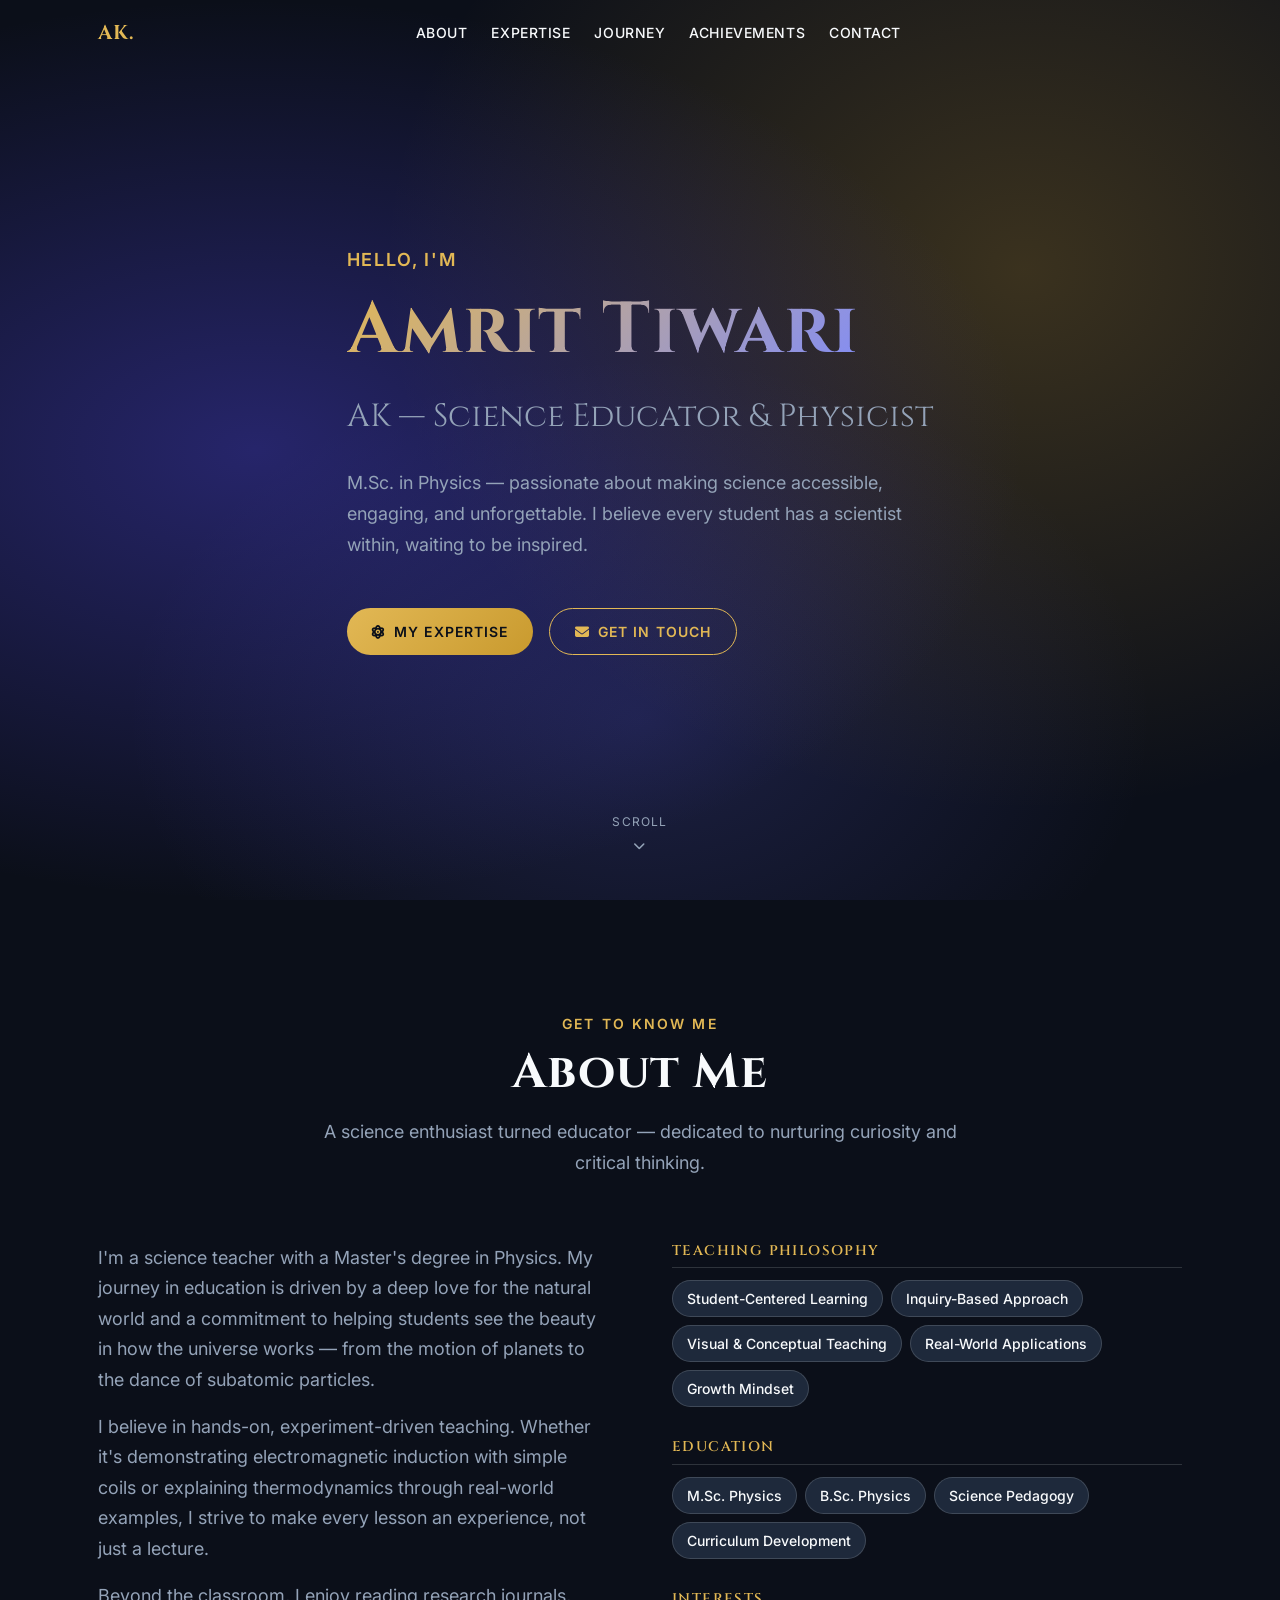
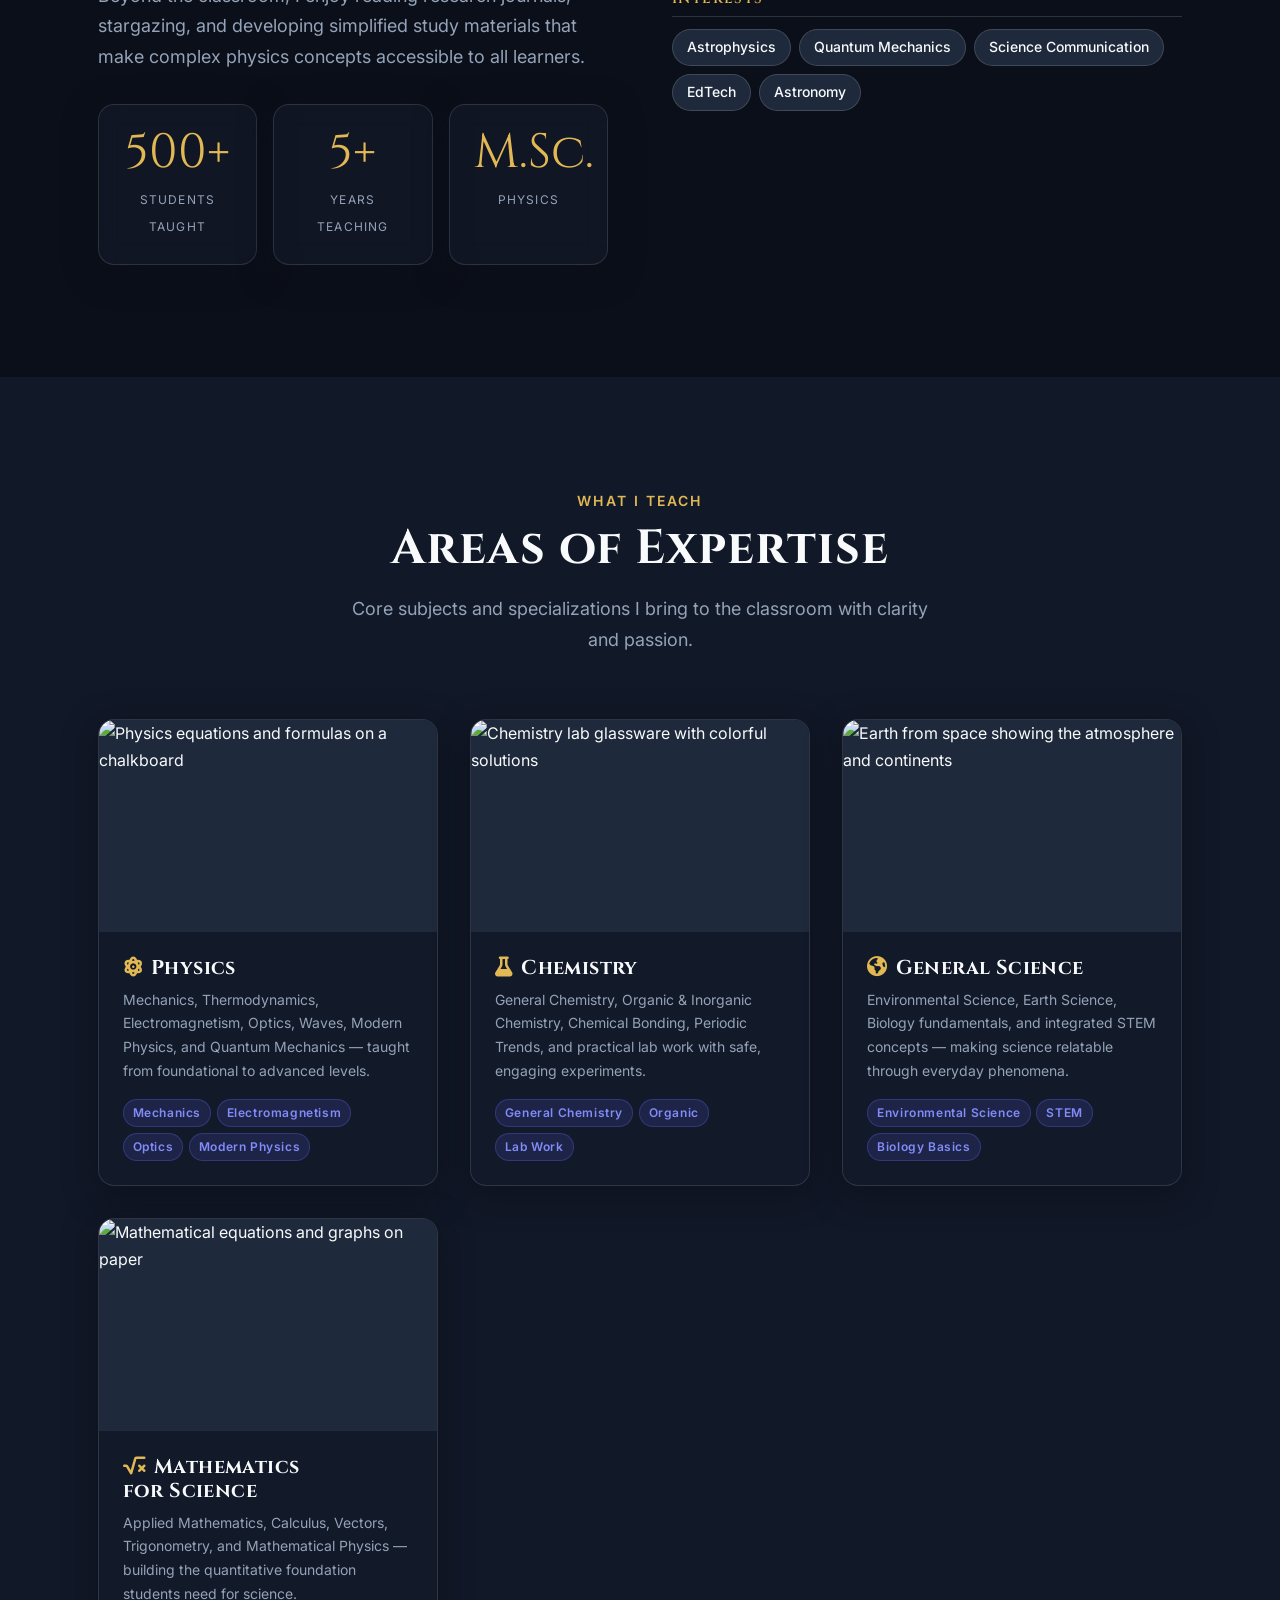
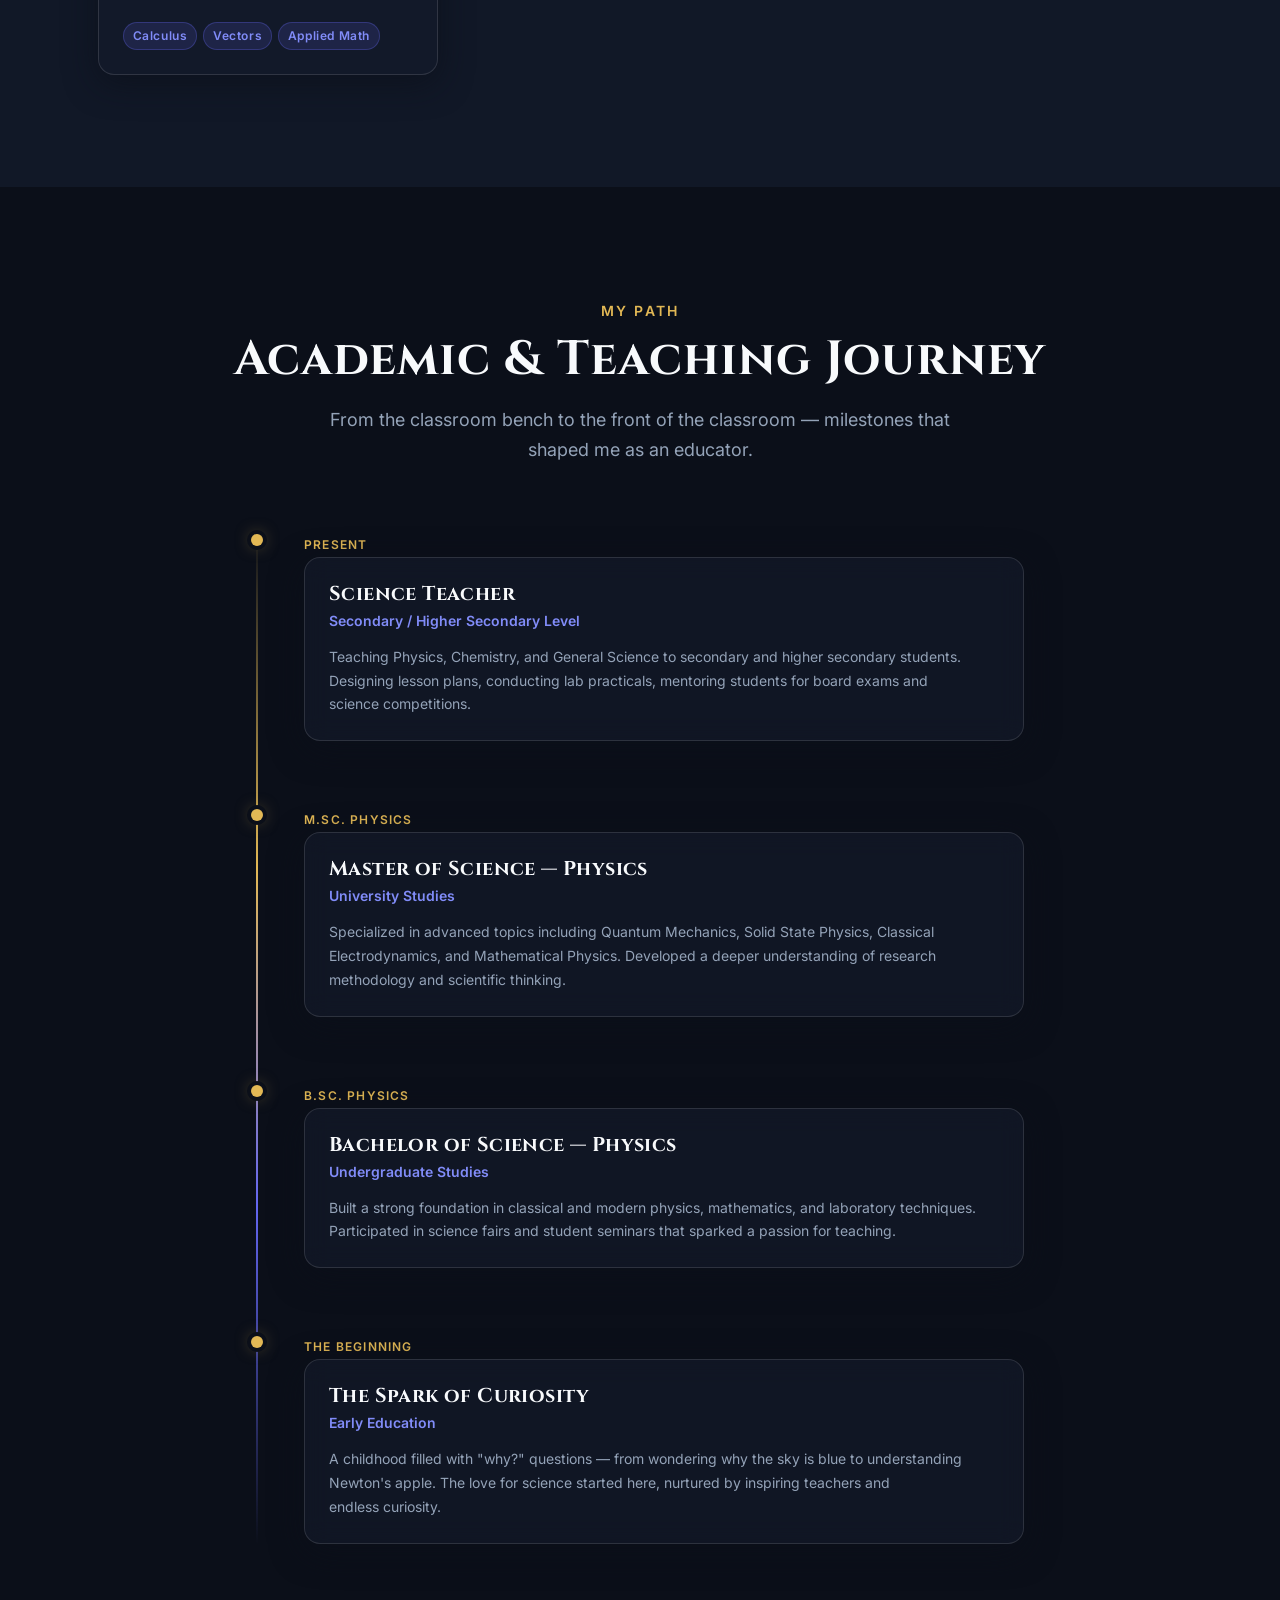
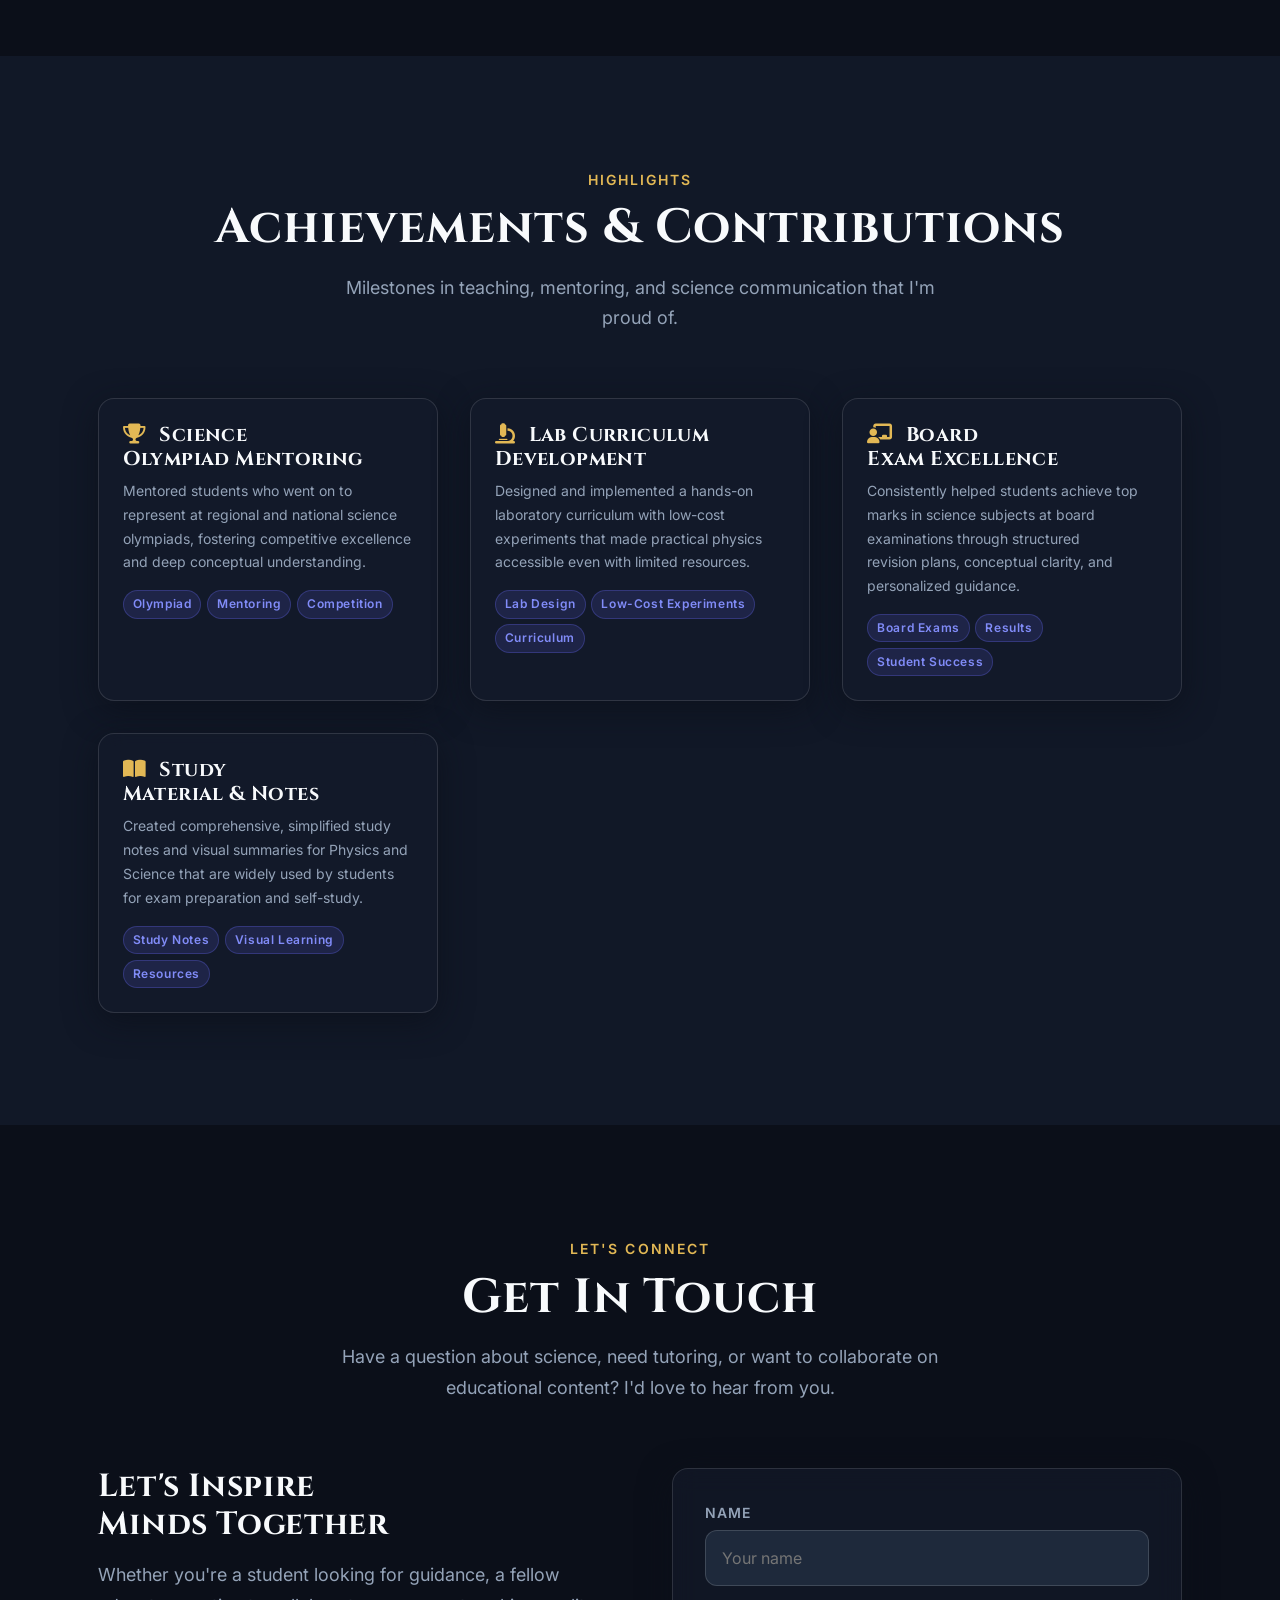
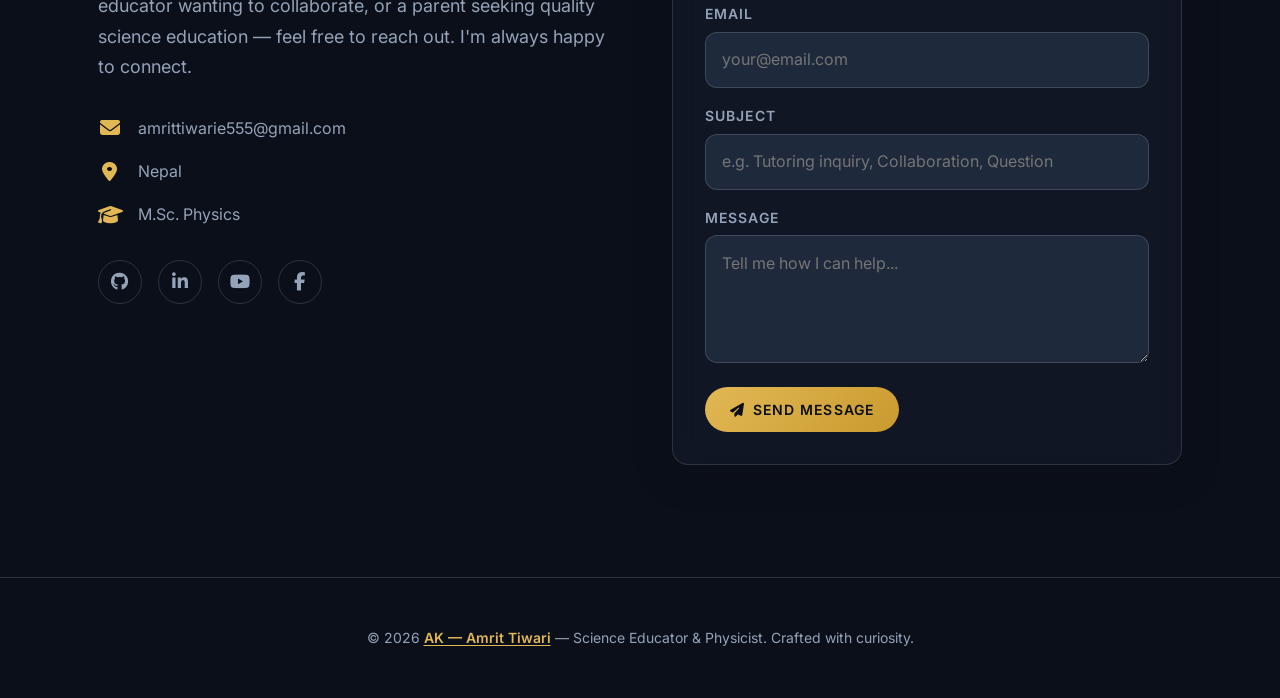
==== commit 5d0f2e33: "personalize: AK branding, real email & Facebook link" ====
--- a/index.html
+++ b/index.html
@@ -22,7 +22,7 @@
   <!-- ======================== NAVBAR ======================== -->
   <header class="navbar" id="navbar">
     <nav class="container navbar__inner" aria-label="Primary navigation">
-      <a href="#hero" class="navbar__logo" aria-label="Home">Amrit.</a>
+      <a href="#hero" class="navbar__logo" aria-label="Home">AK.</a>
 
       <ul class="navbar__links" id="nav-links" role="list">
         <li><a href="#about"       class="navbar__link" data-nav>About</a></li>
@@ -50,7 +50,7 @@
       <div class="container hero__content">
         <p class="hero__greeting">Hello, I'm</p>
         <h1 class="hero__name"><span>Amrit Tiwari</span></h1>
-        <p class="hero__tagline">Science Educator &amp; Physicist</p>
+        <p class="hero__tagline">AK — Science Educator &amp; Physicist</p>
         <p class="hero__description">
           M.Sc. in Physics — passionate about making science accessible, engaging, and unforgettable. I believe every student has a scientist within, waiting to be inspired.
         </p>
@@ -406,9 +406,9 @@
             </p>
 
             <div class="contact__links">
-              <a href="mailto:amrit@example.com" class="contact__link" id="contact-email">
+              <a href="mailto:amrittiwarie555@gmail.com" class="contact__link" id="contact-email">
                 <i class="fa-solid fa-envelope" aria-hidden="true"></i>
-                <span>amrit@example.com</span>
+                <span>amrittiwarie555@gmail.com</span>
               </a>
               <a href="#" class="contact__link" id="contact-location">
                 <i class="fa-solid fa-location-dot" aria-hidden="true"></i>
@@ -430,7 +430,7 @@
               <a href="#" class="social-icon" aria-label="YouTube" target="_blank" rel="noopener noreferrer">
                 <i class="fa-brands fa-youtube" aria-hidden="true"></i>
               </a>
-              <a href="#" class="social-icon" aria-label="Facebook" target="_blank" rel="noopener noreferrer">
+              <a href="https://www.facebook.com/amrittiwarie" class="social-icon" aria-label="Facebook" target="_blank" rel="noopener noreferrer">
                 <i class="fa-brands fa-facebook-f" aria-hidden="true"></i>
               </a>
             </div>
@@ -469,7 +469,7 @@
   <footer class="footer">
     <div class="container">
       <p class="footer__text">
-        &copy; 2026 <a href="#hero">Amrit Tiwari</a> — Science Educator &amp; Physicist. Crafted with curiosity.
+        &copy; 2026 <a href="#hero">AK — Amrit Tiwari</a> — Science Educator &amp; Physicist. Crafted with curiosity.
       </p>
     </div>
   </footer>
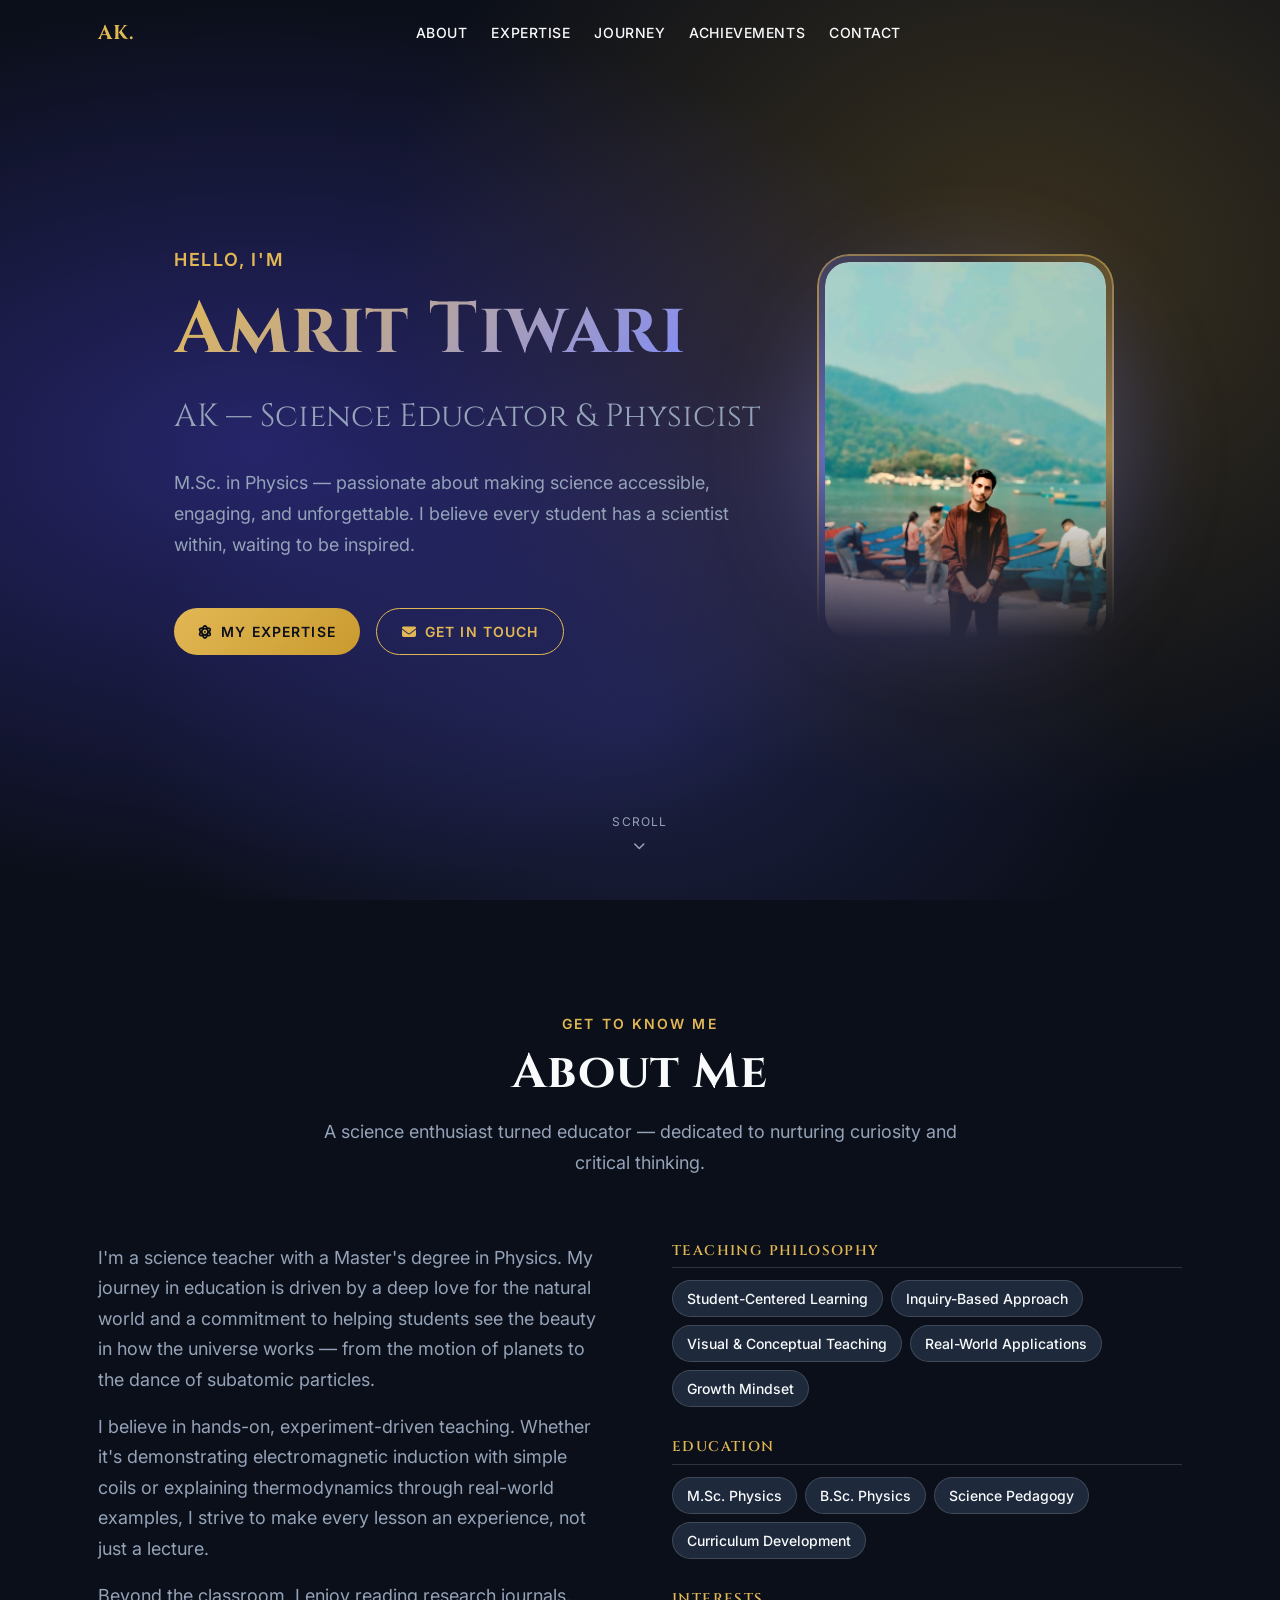
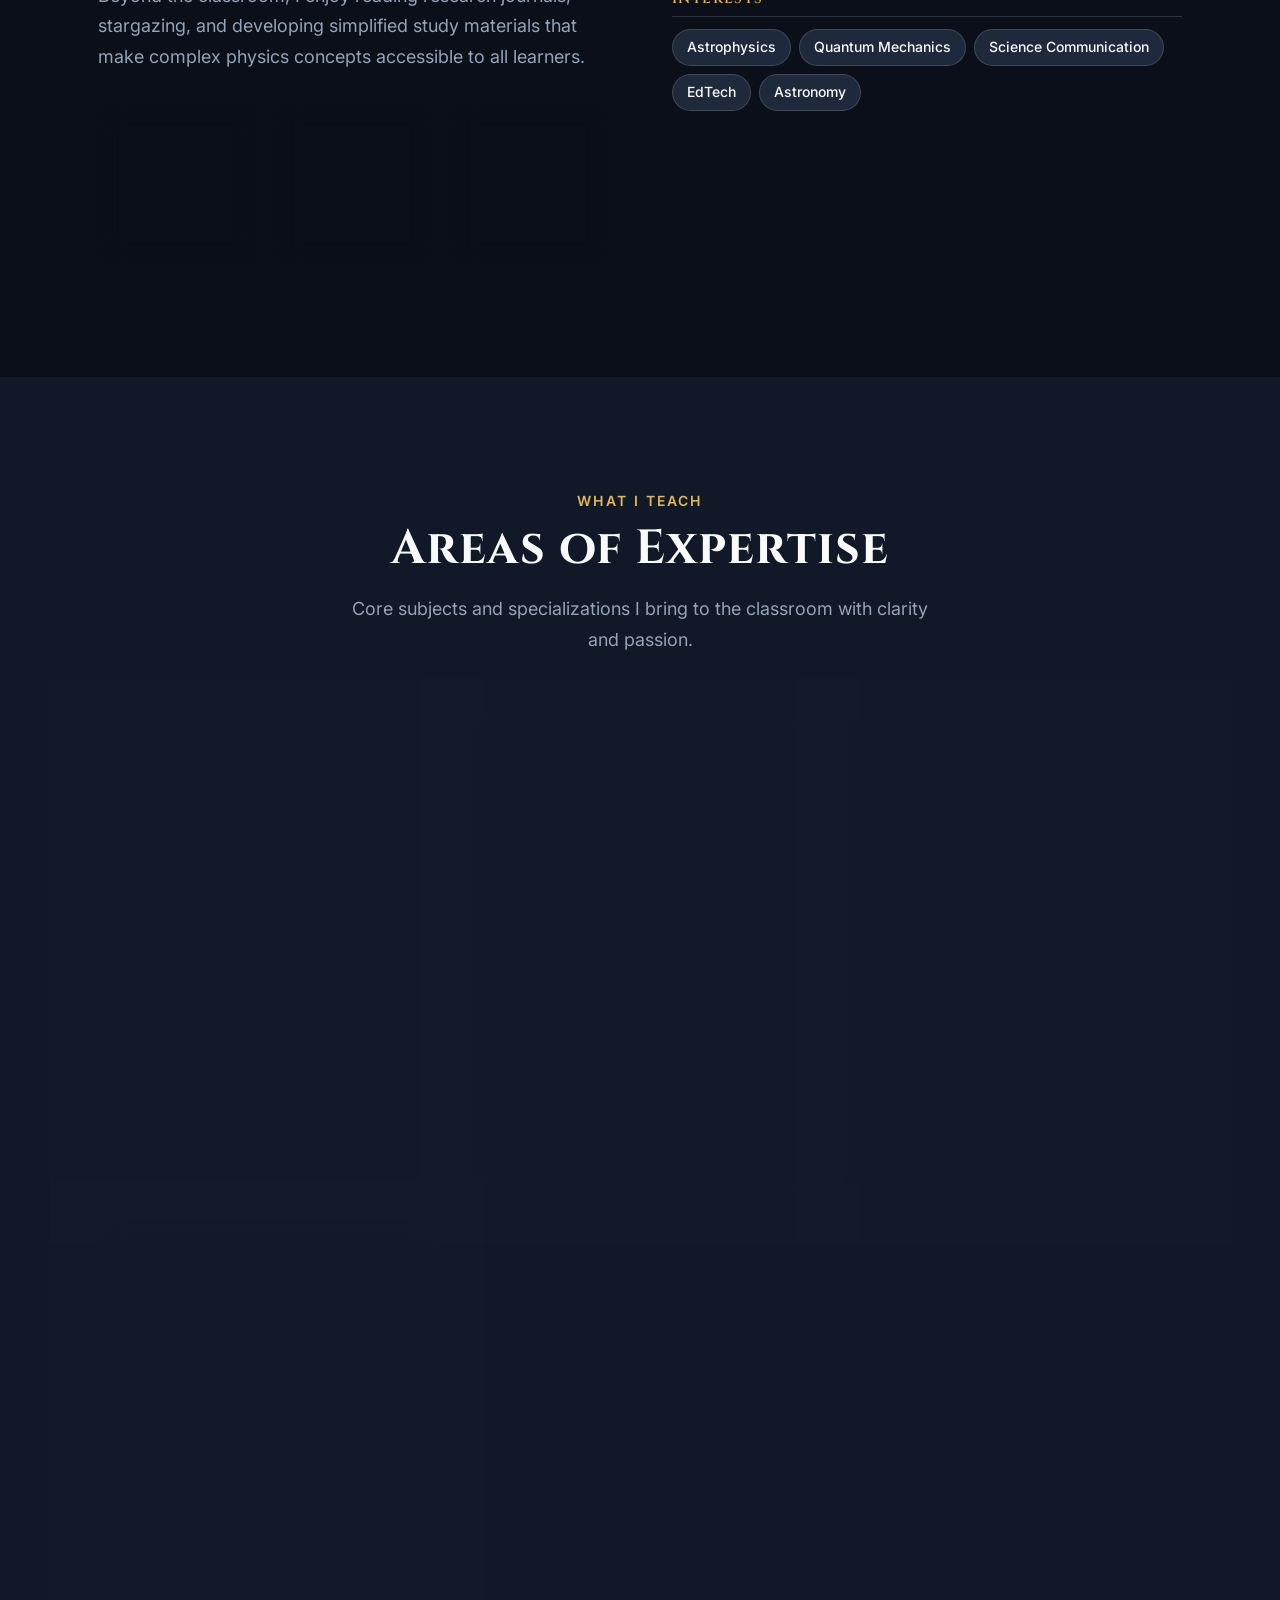
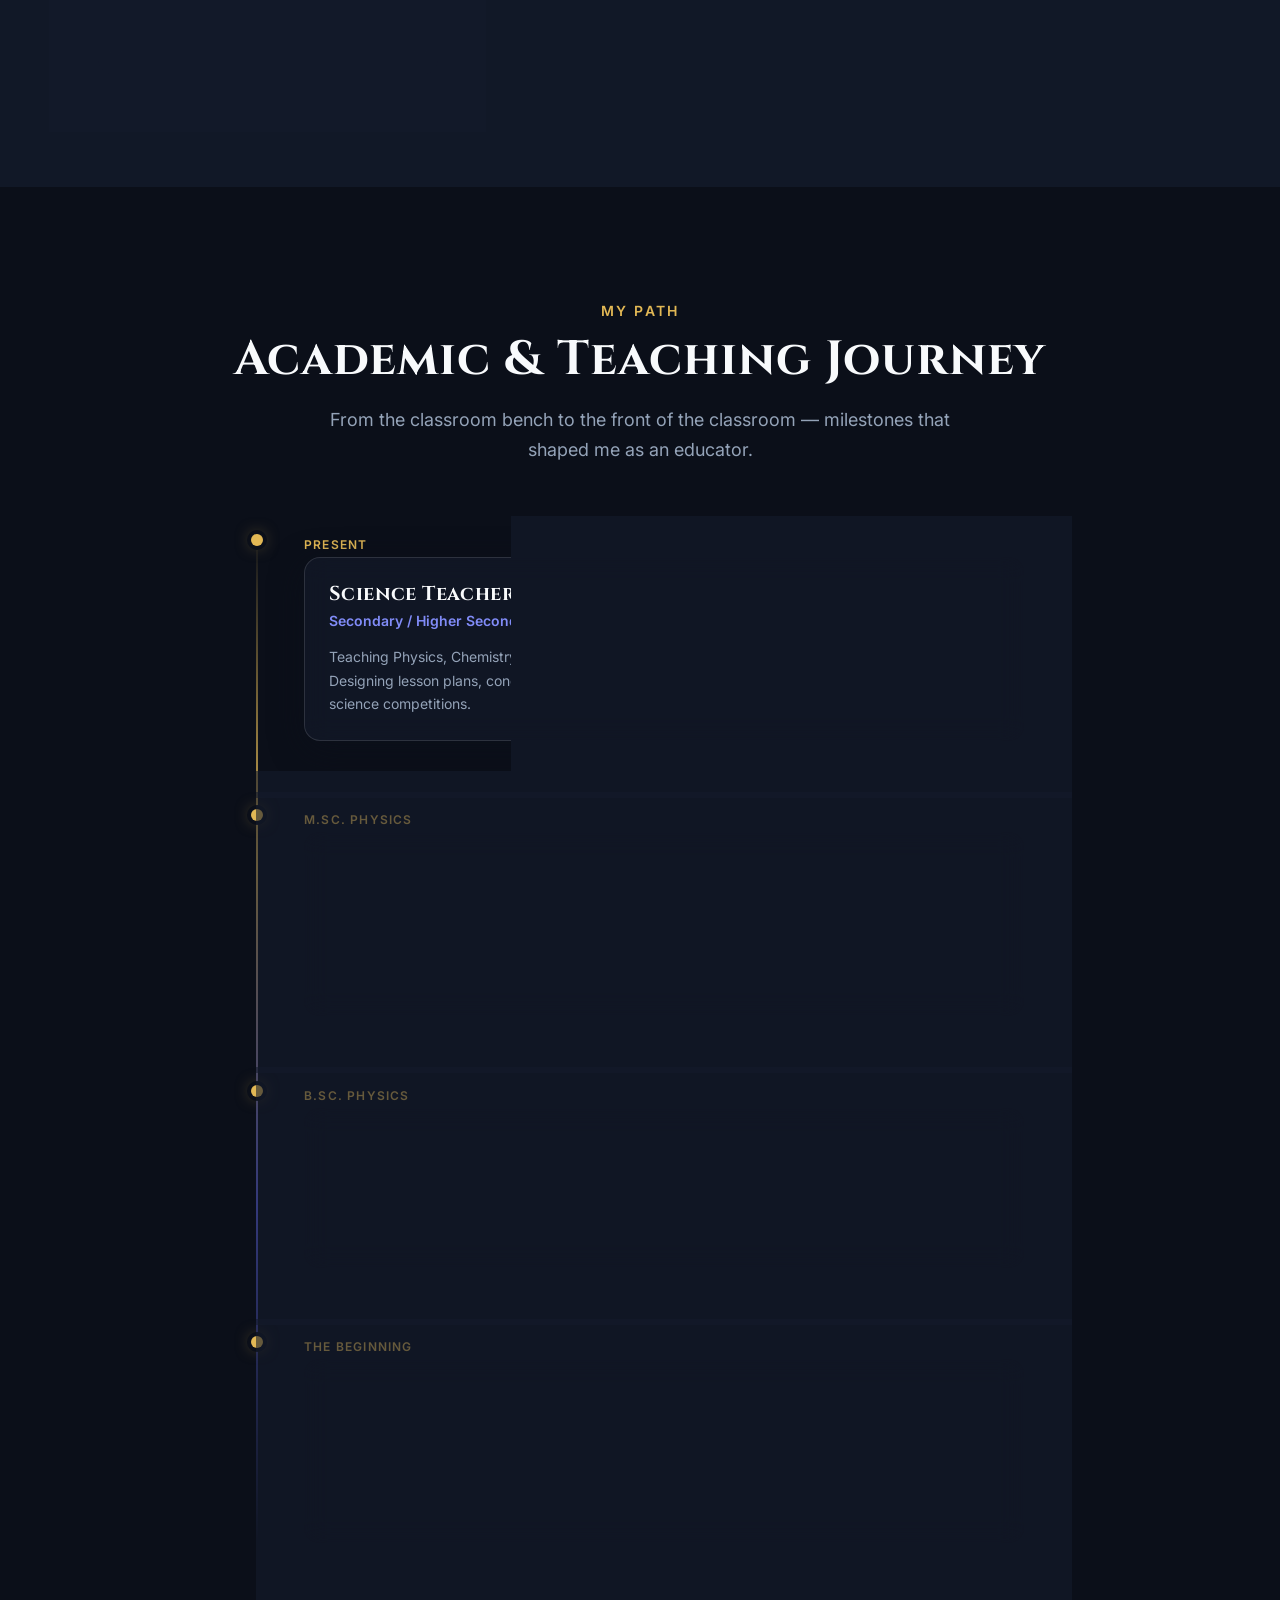
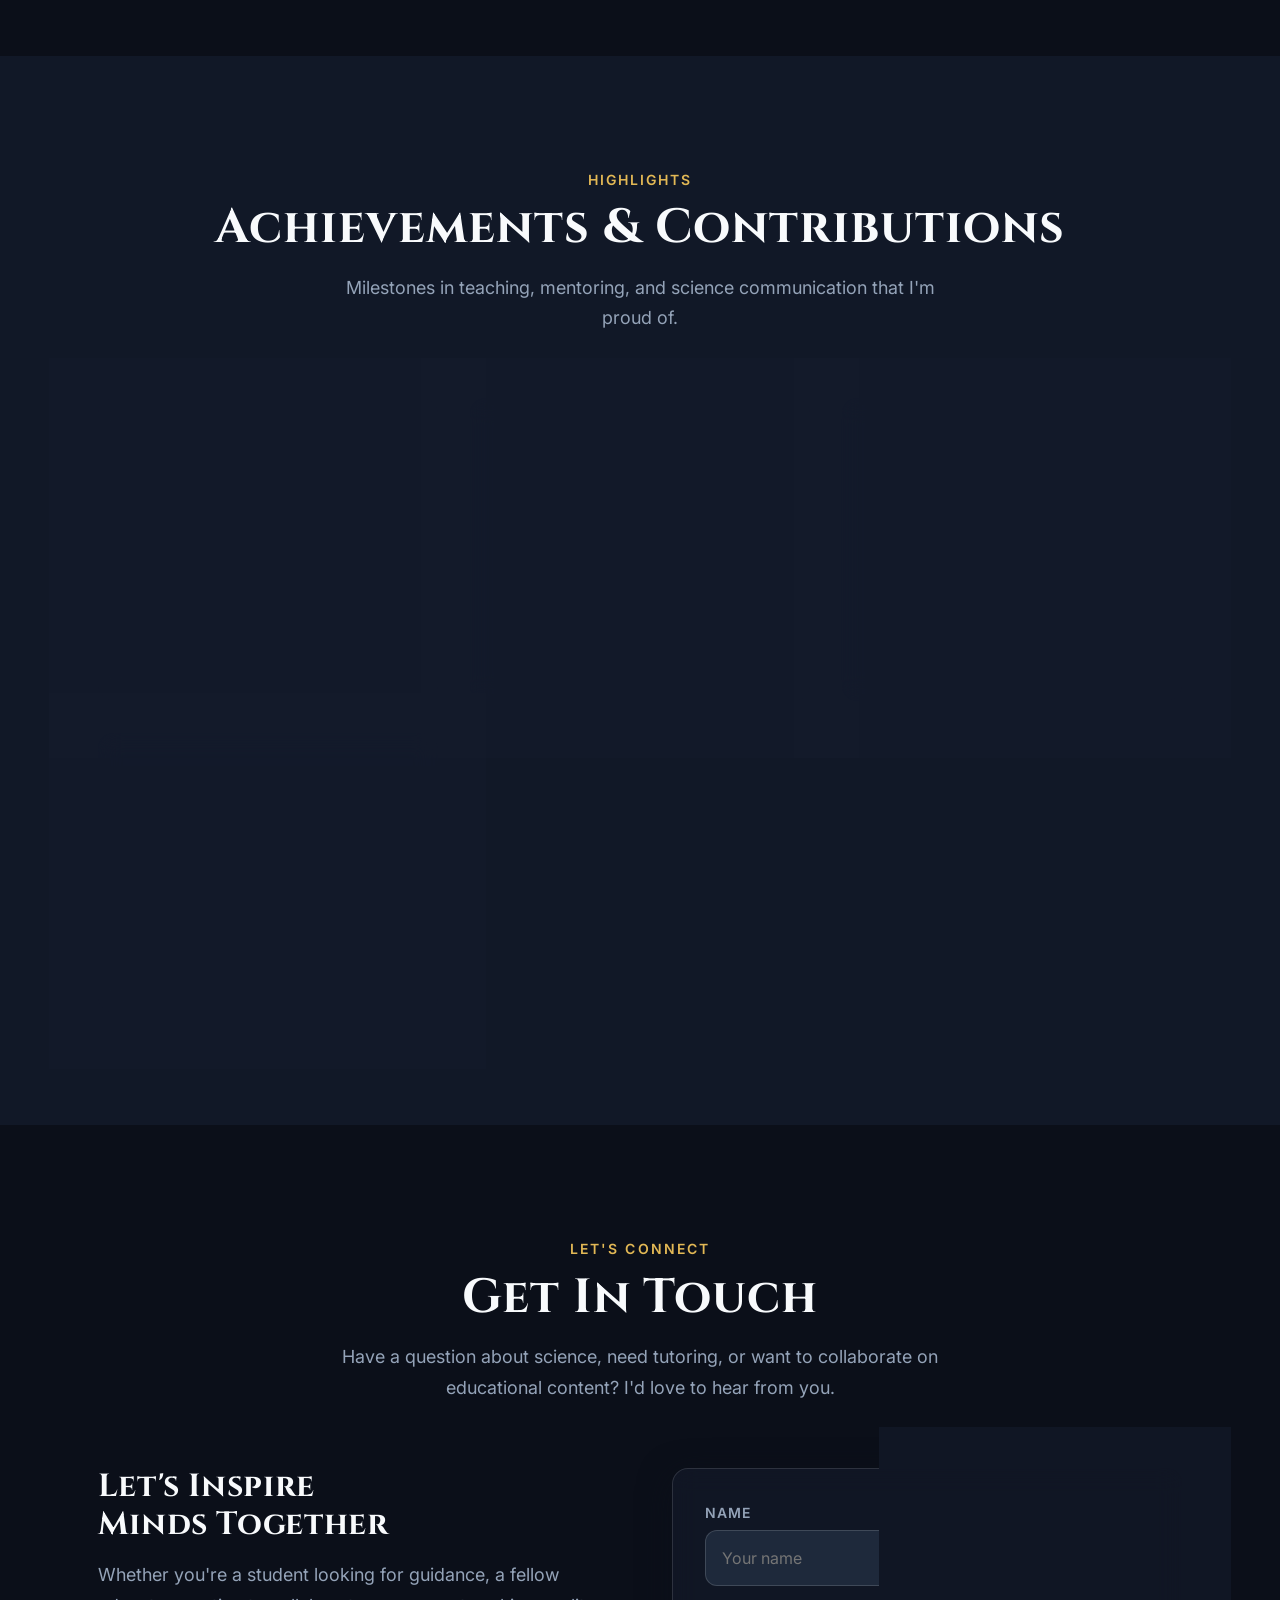
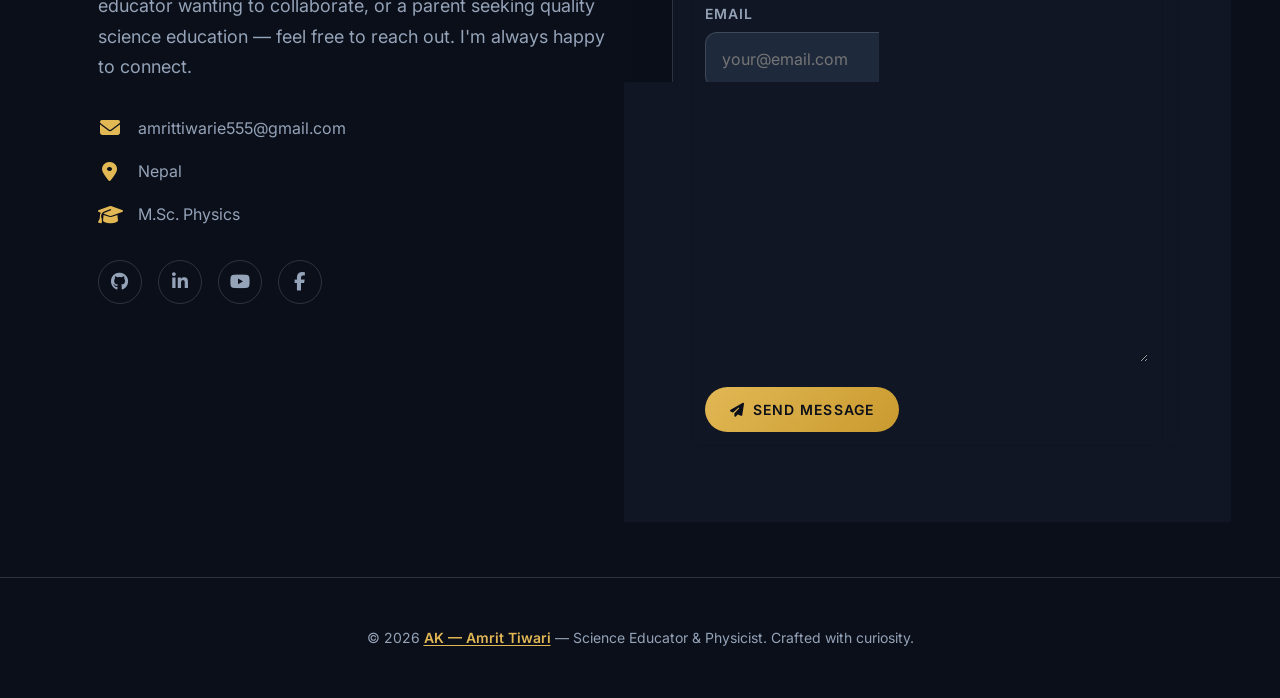
==== commit 58a31d1d: "feat: add AK photo to hero with glowing blend effect" ====
--- a/index.html
+++ b/index.html
@@ -47,20 +47,28 @@
         <div class="hero__gradient" aria-hidden="true"></div>
       </div>
 
-      <div class="container hero__content">
-        <p class="hero__greeting">Hello, I'm</p>
-        <h1 class="hero__name"><span>Amrit Tiwari</span></h1>
-        <p class="hero__tagline">AK — Science Educator &amp; Physicist</p>
-        <p class="hero__description">
-          M.Sc. in Physics — passionate about making science accessible, engaging, and unforgettable. I believe every student has a scientist within, waiting to be inspired.
-        </p>
-        <div class="hero__actions">
-          <a href="#expertise" class="btn btn--primary">
-            <i class="fa-solid fa-atom" aria-hidden="true"></i> My Expertise
-          </a>
-          <a href="#contact" class="btn btn--outline">
-            <i class="fa-solid fa-envelope" aria-hidden="true"></i> Get In Touch
-          </a>
+      <div class="container hero__content hero__split">
+        <div class="hero__text">
+          <p class="hero__greeting">Hello, I'm</p>
+          <h1 class="hero__name"><span>Amrit Tiwari</span></h1>
+          <p class="hero__tagline">AK — Science Educator &amp; Physicist</p>
+          <p class="hero__description">
+            M.Sc. in Physics — passionate about making science accessible, engaging, and unforgettable. I believe every student has a scientist within, waiting to be inspired.
+          </p>
+          <div class="hero__actions">
+            <a href="#expertise" class="btn btn--primary">
+              <i class="fa-solid fa-atom" aria-hidden="true"></i> My Expertise
+            </a>
+            <a href="#contact" class="btn btn--outline">
+              <i class="fa-solid fa-envelope" aria-hidden="true"></i> Get In Touch
+            </a>
+          </div>
+        </div>
+
+        <div class="hero__photo-wrapper">
+          <div class="hero__photo-glow" aria-hidden="true"></div>
+          <div class="hero__photo-ring" aria-hidden="true"></div>
+          <img src="ak-photo.jpg" alt="Amrit Tiwari — AK" class="hero__photo" width="380" height="480">
         </div>
       </div>
 
--- a/styles.css
+++ b/styles.css
@@ -428,7 +428,18 @@
   .hero__content {
     position: relative;
     z-index: 1;
-    max-inline-size: 44rem;
+  }
+
+  /* ---- Hero Split Layout ---- */
+  .hero__split {
+    display: flex;
+    align-items: center;
+    gap: var(--space-3xl);
+  }
+
+  .hero__text {
+    flex: 1 1 55%;
+    min-inline-size: 0;
   }
 
   .hero__greeting {
@@ -468,6 +479,102 @@
     display: flex;
     flex-wrap: wrap;
     gap: var(--space-md);
+  }
+
+  /* ---- Hero Photo ---- */
+  .hero__photo-wrapper {
+    flex: 0 0 auto;
+    position: relative;
+    display: flex;
+    align-items: center;
+    justify-content: center;
+  }
+
+  .hero__photo {
+    inline-size: clamp(16rem, 22vw, 24rem);
+    block-size: auto;
+    aspect-ratio: 3 / 4;
+    object-fit: cover;
+    object-position: top center;
+    border-radius: var(--radius-xl);
+    position: relative;
+    z-index: 2;
+    /* Blend: fade bottom edge into dark bg */
+    mask-image: linear-gradient(to bottom, #000 60%, transparent 100%);
+    -webkit-mask-image: linear-gradient(to bottom, #000 60%, transparent 100%);
+    filter: contrast(1.04) saturate(1.1);
+  }
+
+  /* Accent glow behind photo */
+  .hero__photo-glow {
+    position: absolute;
+    inset: -15%;
+    border-radius: 50%;
+    background: radial-gradient(
+      circle,
+      color-mix(in oklab, var(--color-accent), transparent 55%),
+      color-mix(in oklab, var(--color-indigo-500), transparent 75%) 50%,
+      transparent 70%
+    );
+    z-index: 0;
+    filter: blur(40px);
+    animation: pulseGlow 4s ease-in-out infinite alternate;
+  }
+
+  @keyframes pulseGlow {
+    0%   { opacity: 0.6; transform: scale(1); }
+    100% { opacity: 1;   transform: scale(1.08); }
+  }
+
+  /* Decorative ring around photo */
+  .hero__photo-ring {
+    position: absolute;
+    inset: -8px;
+    border-radius: calc(var(--radius-xl) + 8px);
+    border: 2px solid color-mix(in oklab, var(--color-accent), transparent 50%);
+    z-index: 1;
+    animation: ringRotate 12s linear infinite;
+    background: conic-gradient(
+      from 0deg,
+      transparent,
+      color-mix(in oklab, var(--color-accent), transparent 40%),
+      transparent,
+      color-mix(in oklab, var(--color-indigo-400), transparent 40%),
+      transparent
+    );
+    mask-image: linear-gradient(to bottom, #000 55%, transparent 95%);
+    -webkit-mask-image: linear-gradient(to bottom, #000 55%, transparent 95%);
+  }
+
+  @keyframes ringRotate {
+    to { transform: rotate(360deg); }
+  }
+
+  /* Responsive: stack on mobile */
+  @media (max-width: 768px) {
+    .hero__split {
+      flex-direction: column-reverse;
+      text-align: center;
+      gap: var(--space-xl);
+    }
+
+    .hero__text {
+      display: flex;
+      flex-direction: column;
+      align-items: center;
+    }
+
+    .hero__photo {
+      inline-size: clamp(12rem, 50vw, 16rem);
+    }
+
+    .hero__actions {
+      justify-content: center;
+    }
+
+    .hero__description {
+      margin-inline: auto;
+    }
   }
 
   .hero__scroll-indicator {
@@ -930,7 +1037,8 @@
     .timeline__item,
     .project-card,
     .contact__info,
-    .contact__form-wrapper {
+    .contact__form-wrapper,
+    .hero__photo-wrapper {
       animation: fade-slide-up auto ease backwards;
       animation-timeline: view();
       animation-range: entry 0% entry 100%;
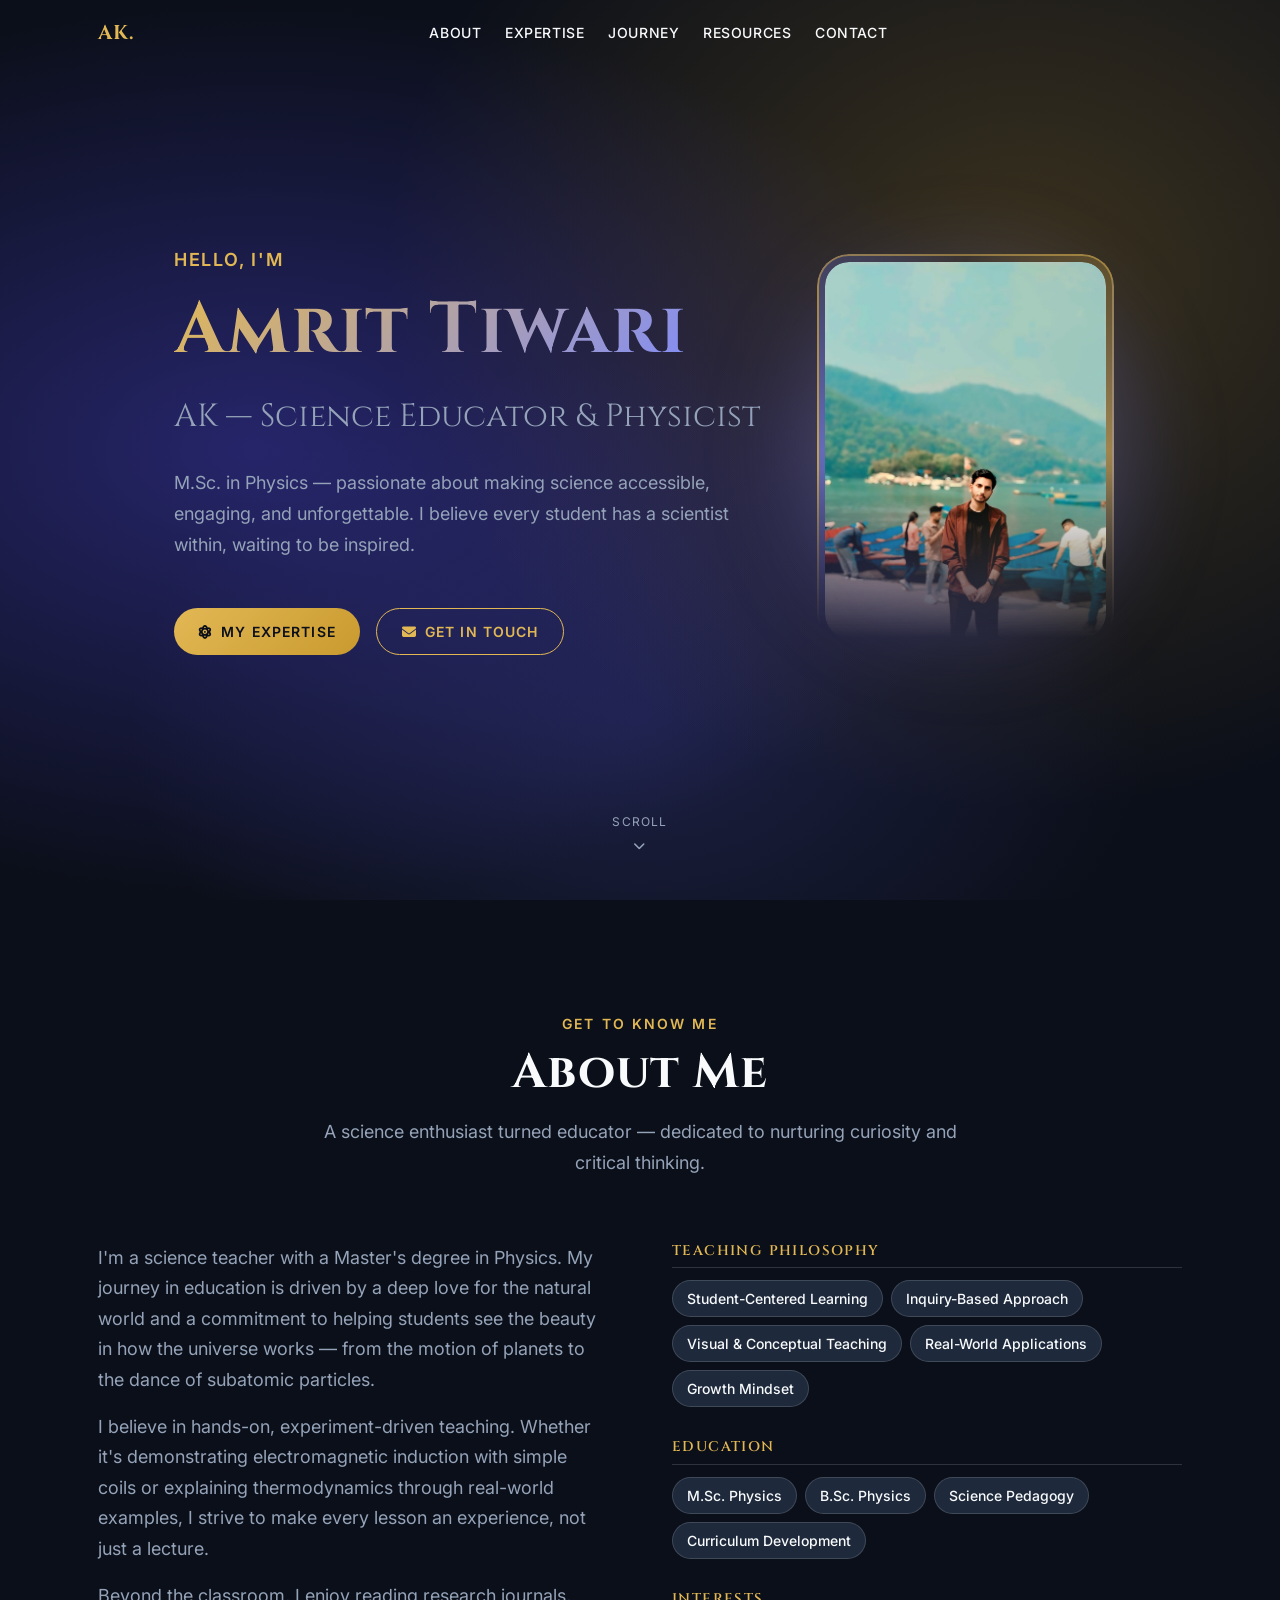
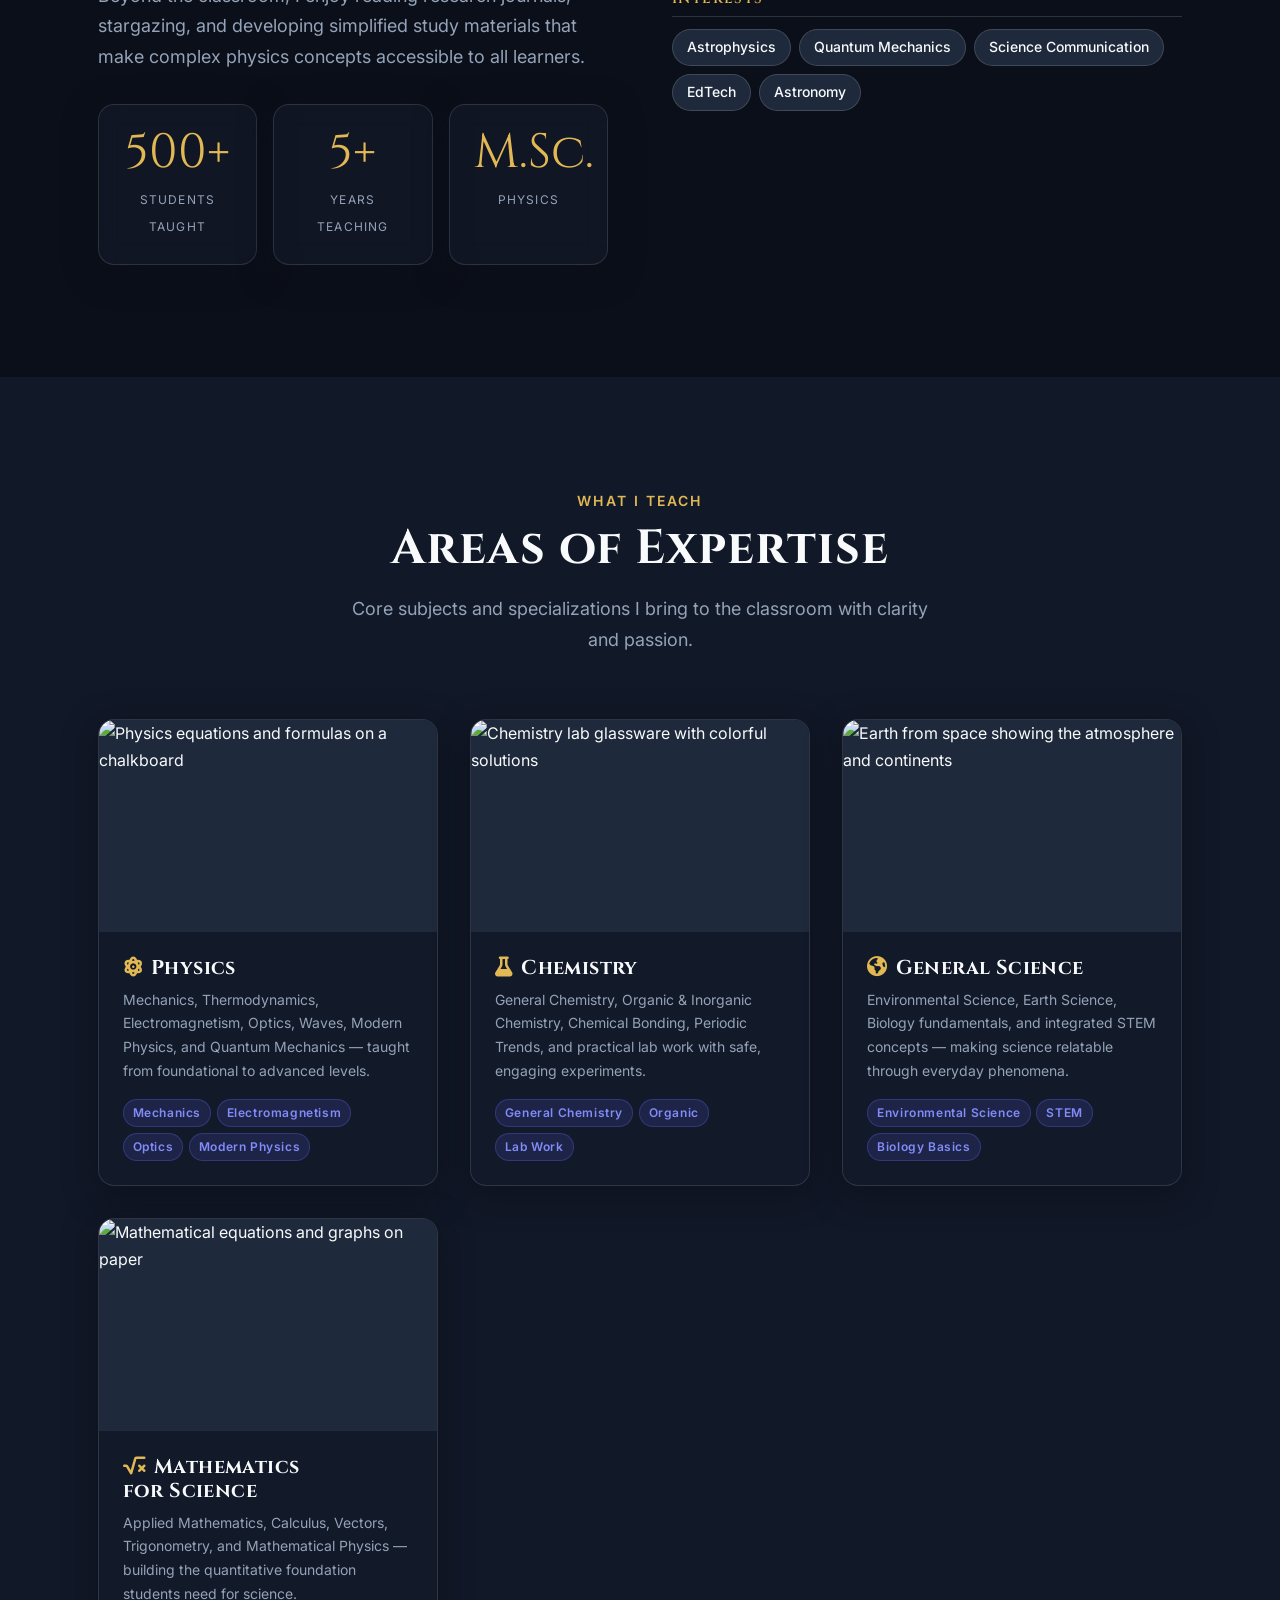
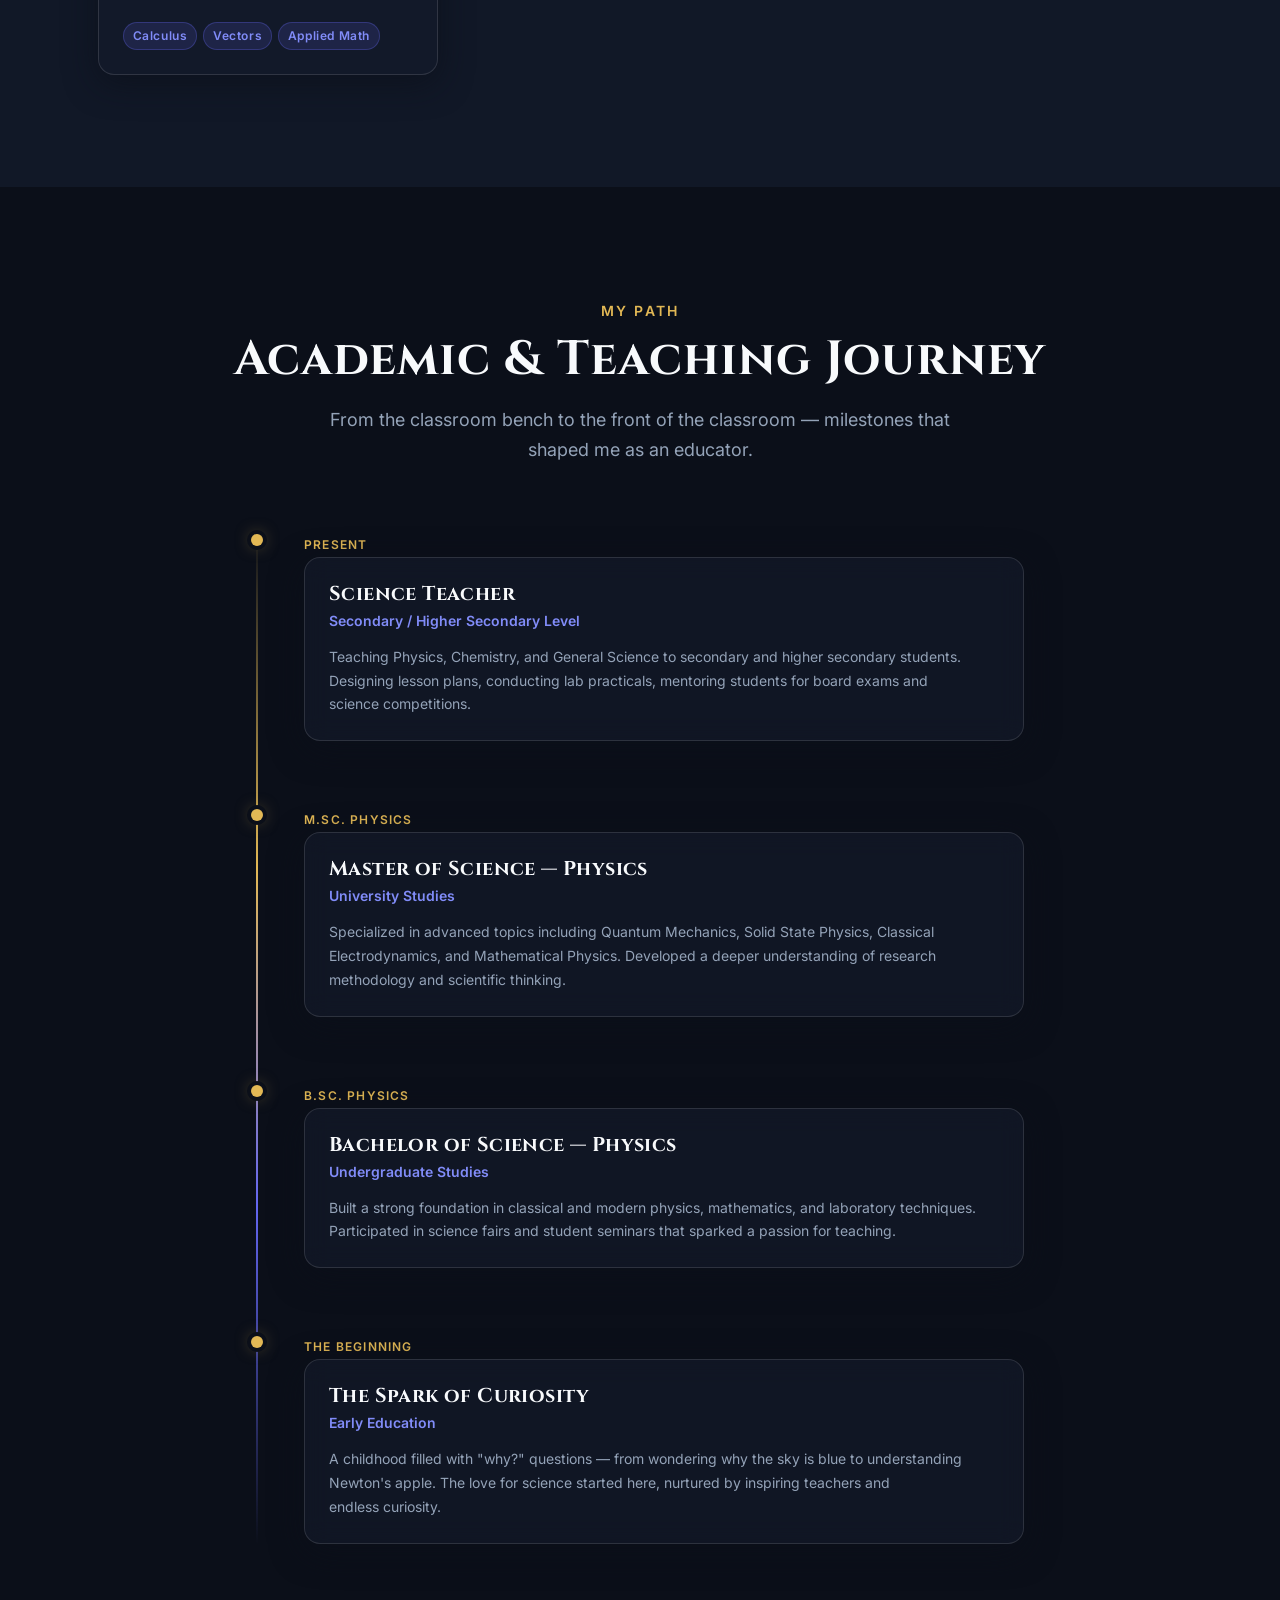
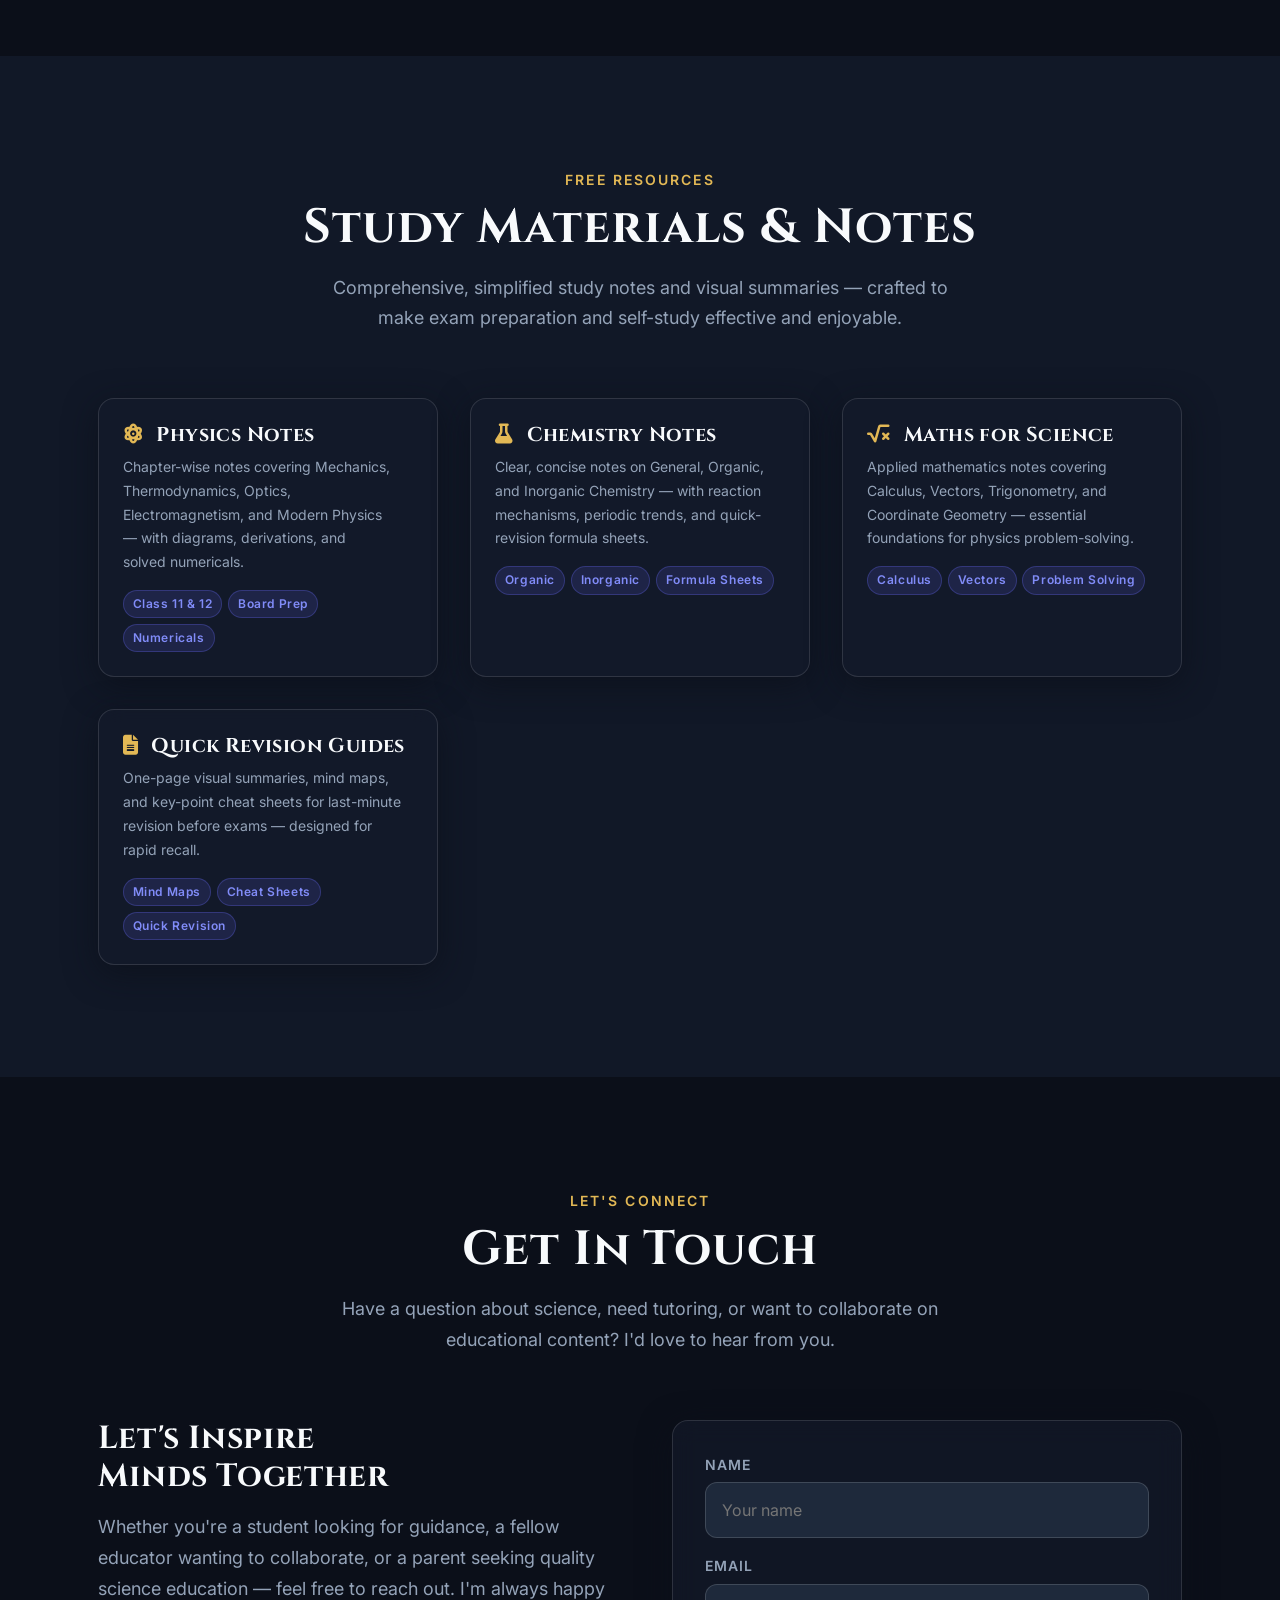
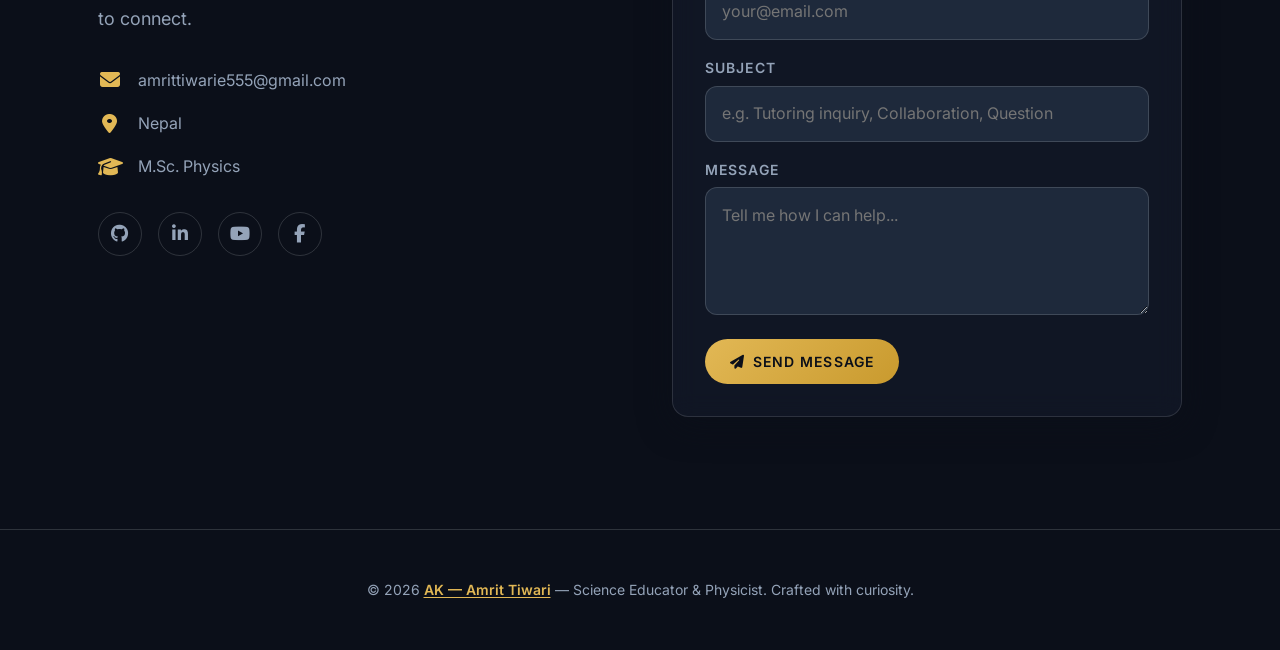
==== commit 0242bb74: "replace achievements with focused study materials & resources section" ====
--- a/index.html
+++ b/index.html
@@ -28,7 +28,7 @@
         <li><a href="#about"       class="navbar__link" data-nav>About</a></li>
         <li><a href="#expertise"   class="navbar__link" data-nav>Expertise</a></li>
         <li><a href="#journey"     class="navbar__link" data-nav>Journey</a></li>
-        <li><a href="#achievements" class="navbar__link" data-nav>Achievements</a></li>
+        <li><a href="#resources" class="navbar__link" data-nav>Resources</a></li>
         <li><a href="#contact"     class="navbar__link" data-nav>Contact</a></li>
       </ul>
 
@@ -307,86 +307,86 @@
       </div>
     </section>
 
-    <!-- ======================== ACHIEVEMENTS ======================== -->
-    <section class="section" id="achievements" style="background: var(--color-slate-900);">
+    <!-- ======================== RESOURCES ======================== -->
+    <section class="section" id="resources" style="background: var(--color-slate-900);">
       <div class="container">
         <div class="section__header">
-          <p class="section__subtitle">Highlights</p>
-          <h2 class="section__title">Achievements &amp; Contributions</h2>
+          <p class="section__subtitle">Free Resources</p>
+          <h2 class="section__title">Study Materials &amp; Notes</h2>
           <p class="section__description">
-            Milestones in teaching, mentoring, and science communication that I'm proud of.
+            Comprehensive, simplified study notes and visual summaries — crafted to make exam preparation and self-study effective and enjoyable.
           </p>
         </div>
 
         <div class="projects__grid">
-          <!-- Achievement 1 -->
+          <!-- Resource 1 -->
           <article class="project-card glass">
             <div class="project-card__body">
               <h3 class="project-card__title">
-                <i class="fa-solid fa-trophy" aria-hidden="true" style="color: var(--color-accent); margin-inline-end: 0.4em;"></i>
-                Science Olympiad Mentoring
+                <i class="fa-solid fa-atom" aria-hidden="true" style="color: var(--color-accent); margin-inline-end: 0.4em;"></i>
+                Physics Notes
               </h3>
               <p class="project-card__desc">
-                Mentored students who went on to represent at regional and national science olympiads, fostering competitive excellence and deep conceptual understanding.
-              </p>
-              <div class="project-card__tags">
-                <span class="tag">Olympiad</span>
-                <span class="tag">Mentoring</span>
-                <span class="tag">Competition</span>
-              </div>
-            </div>
-          </article>
-
-          <!-- Achievement 2 -->
+                Chapter-wise notes covering Mechanics, Thermodynamics, Optics, Electromagnetism, and Modern Physics — with diagrams, derivations, and solved numericals.
+              </p>
+              <div class="project-card__tags">
+                <span class="tag">Class 11 & 12</span>
+                <span class="tag">Board Prep</span>
+                <span class="tag">Numericals</span>
+              </div>
+            </div>
+          </article>
+
+          <!-- Resource 2 -->
           <article class="project-card glass">
             <div class="project-card__body">
               <h3 class="project-card__title">
-                <i class="fa-solid fa-microscope" aria-hidden="true" style="color: var(--color-accent); margin-inline-end: 0.4em;"></i>
-                Lab Curriculum Development
+                <i class="fa-solid fa-flask" aria-hidden="true" style="color: var(--color-accent); margin-inline-end: 0.4em;"></i>
+                Chemistry Notes
               </h3>
               <p class="project-card__desc">
-                Designed and implemented a hands-on laboratory curriculum with low-cost experiments that made practical physics accessible even with limited resources.
-              </p>
-              <div class="project-card__tags">
-                <span class="tag">Lab Design</span>
-                <span class="tag">Low-Cost Experiments</span>
-                <span class="tag">Curriculum</span>
-              </div>
-            </div>
-          </article>
-
-          <!-- Achievement 3 -->
+                Clear, concise notes on General, Organic, and Inorganic Chemistry — with reaction mechanisms, periodic trends, and quick-revision formula sheets.
+              </p>
+              <div class="project-card__tags">
+                <span class="tag">Organic</span>
+                <span class="tag">Inorganic</span>
+                <span class="tag">Formula Sheets</span>
+              </div>
+            </div>
+          </article>
+
+          <!-- Resource 3 -->
           <article class="project-card glass">
             <div class="project-card__body">
               <h3 class="project-card__title">
-                <i class="fa-solid fa-chalkboard-user" aria-hidden="true" style="color: var(--color-accent); margin-inline-end: 0.4em;"></i>
-                Board Exam Excellence
+                <i class="fa-solid fa-square-root-variable" aria-hidden="true" style="color: var(--color-accent); margin-inline-end: 0.4em;"></i>
+                Maths for Science
               </h3>
               <p class="project-card__desc">
-                Consistently helped students achieve top marks in science subjects at board examinations through structured revision plans, conceptual clarity, and personalized guidance.
-              </p>
-              <div class="project-card__tags">
-                <span class="tag">Board Exams</span>
-                <span class="tag">Results</span>
-                <span class="tag">Student Success</span>
-              </div>
-            </div>
-          </article>
-
-          <!-- Achievement 4 -->
+                Applied mathematics notes covering Calculus, Vectors, Trigonometry, and Coordinate Geometry — essential foundations for physics problem-solving.
+              </p>
+              <div class="project-card__tags">
+                <span class="tag">Calculus</span>
+                <span class="tag">Vectors</span>
+                <span class="tag">Problem Solving</span>
+              </div>
+            </div>
+          </article>
+
+          <!-- Resource 4 -->
           <article class="project-card glass">
             <div class="project-card__body">
               <h3 class="project-card__title">
-                <i class="fa-solid fa-book-open" aria-hidden="true" style="color: var(--color-accent); margin-inline-end: 0.4em;"></i>
-                Study Material & Notes
+                <i class="fa-solid fa-file-lines" aria-hidden="true" style="color: var(--color-accent); margin-inline-end: 0.4em;"></i>
+                Quick Revision Guides
               </h3>
               <p class="project-card__desc">
-                Created comprehensive, simplified study notes and visual summaries for Physics and Science that are widely used by students for exam preparation and self-study.
-              </p>
-              <div class="project-card__tags">
-                <span class="tag">Study Notes</span>
-                <span class="tag">Visual Learning</span>
-                <span class="tag">Resources</span>
+                One-page visual summaries, mind maps, and key-point cheat sheets for last-minute revision before exams — designed for rapid recall.
+              </p>
+              <div class="project-card__tags">
+                <span class="tag">Mind Maps</span>
+                <span class="tag">Cheat Sheets</span>
+                <span class="tag">Quick Revision</span>
               </div>
             </div>
           </article>
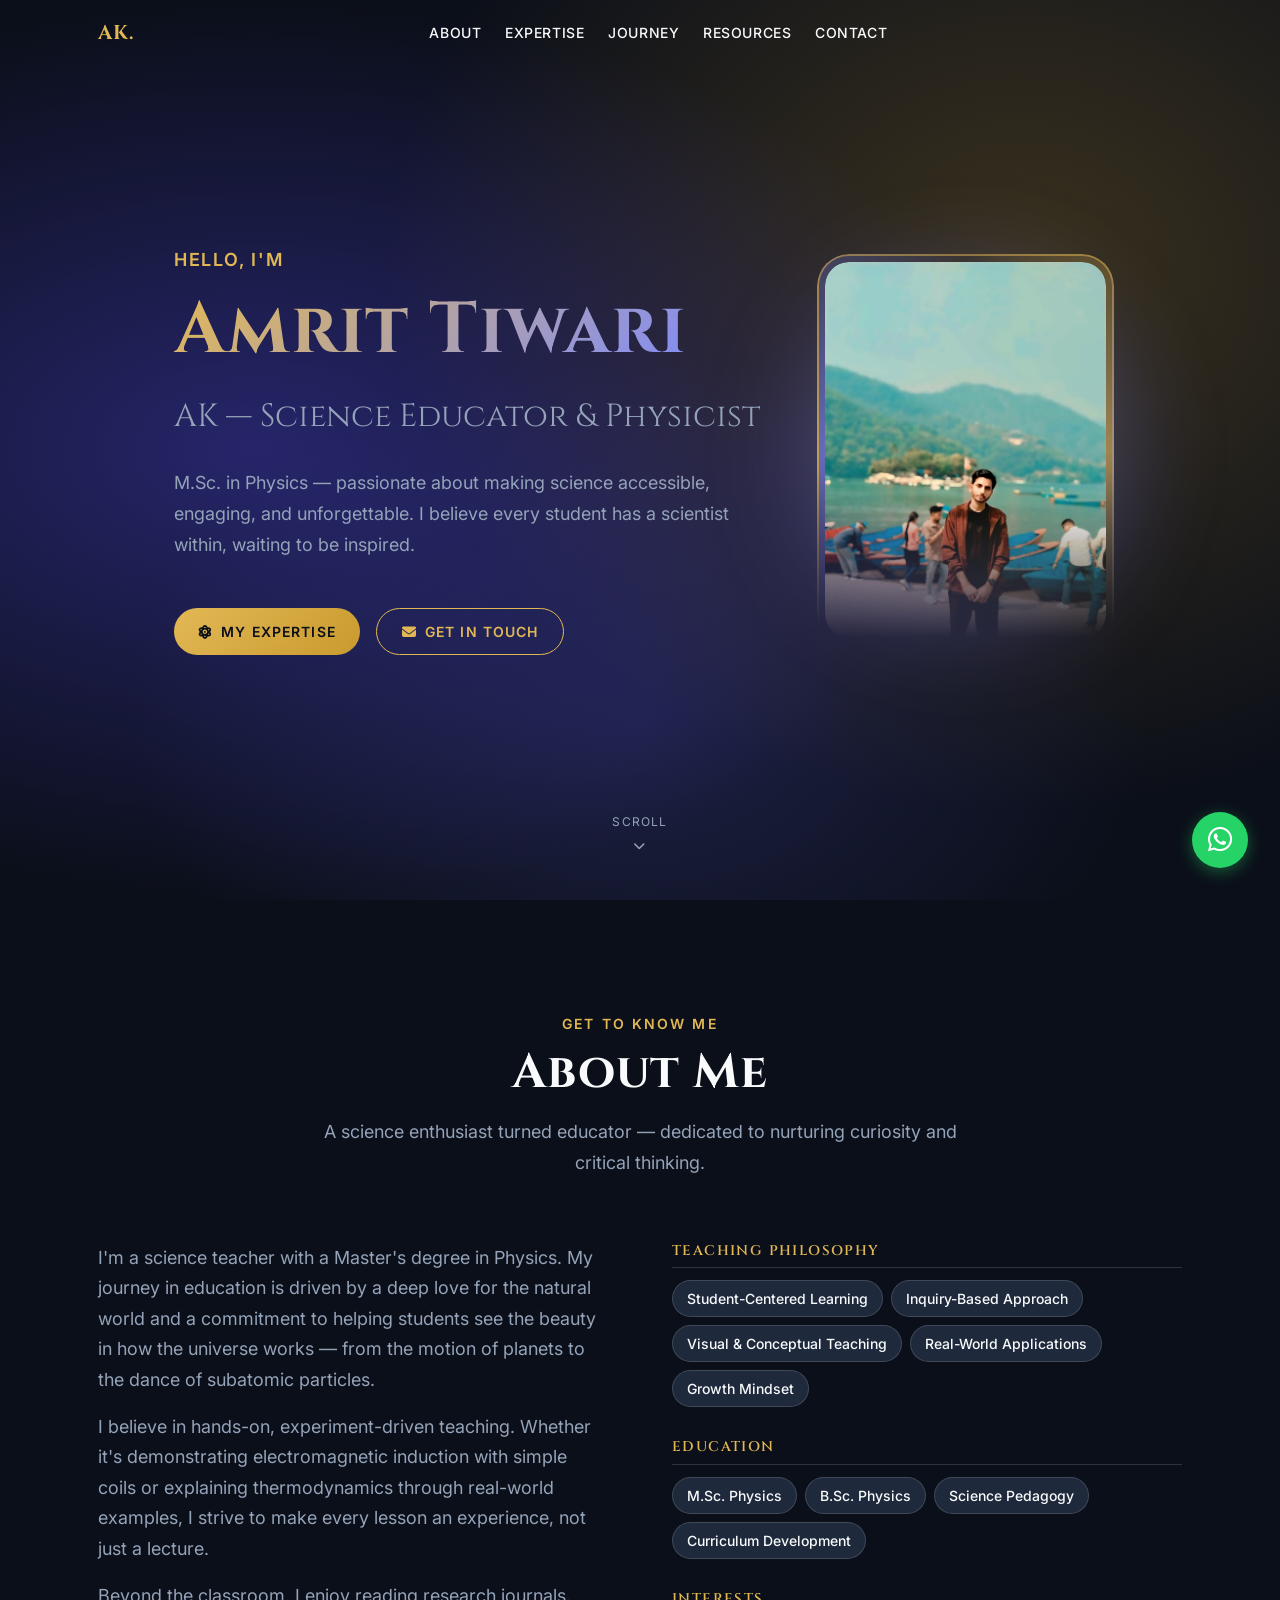
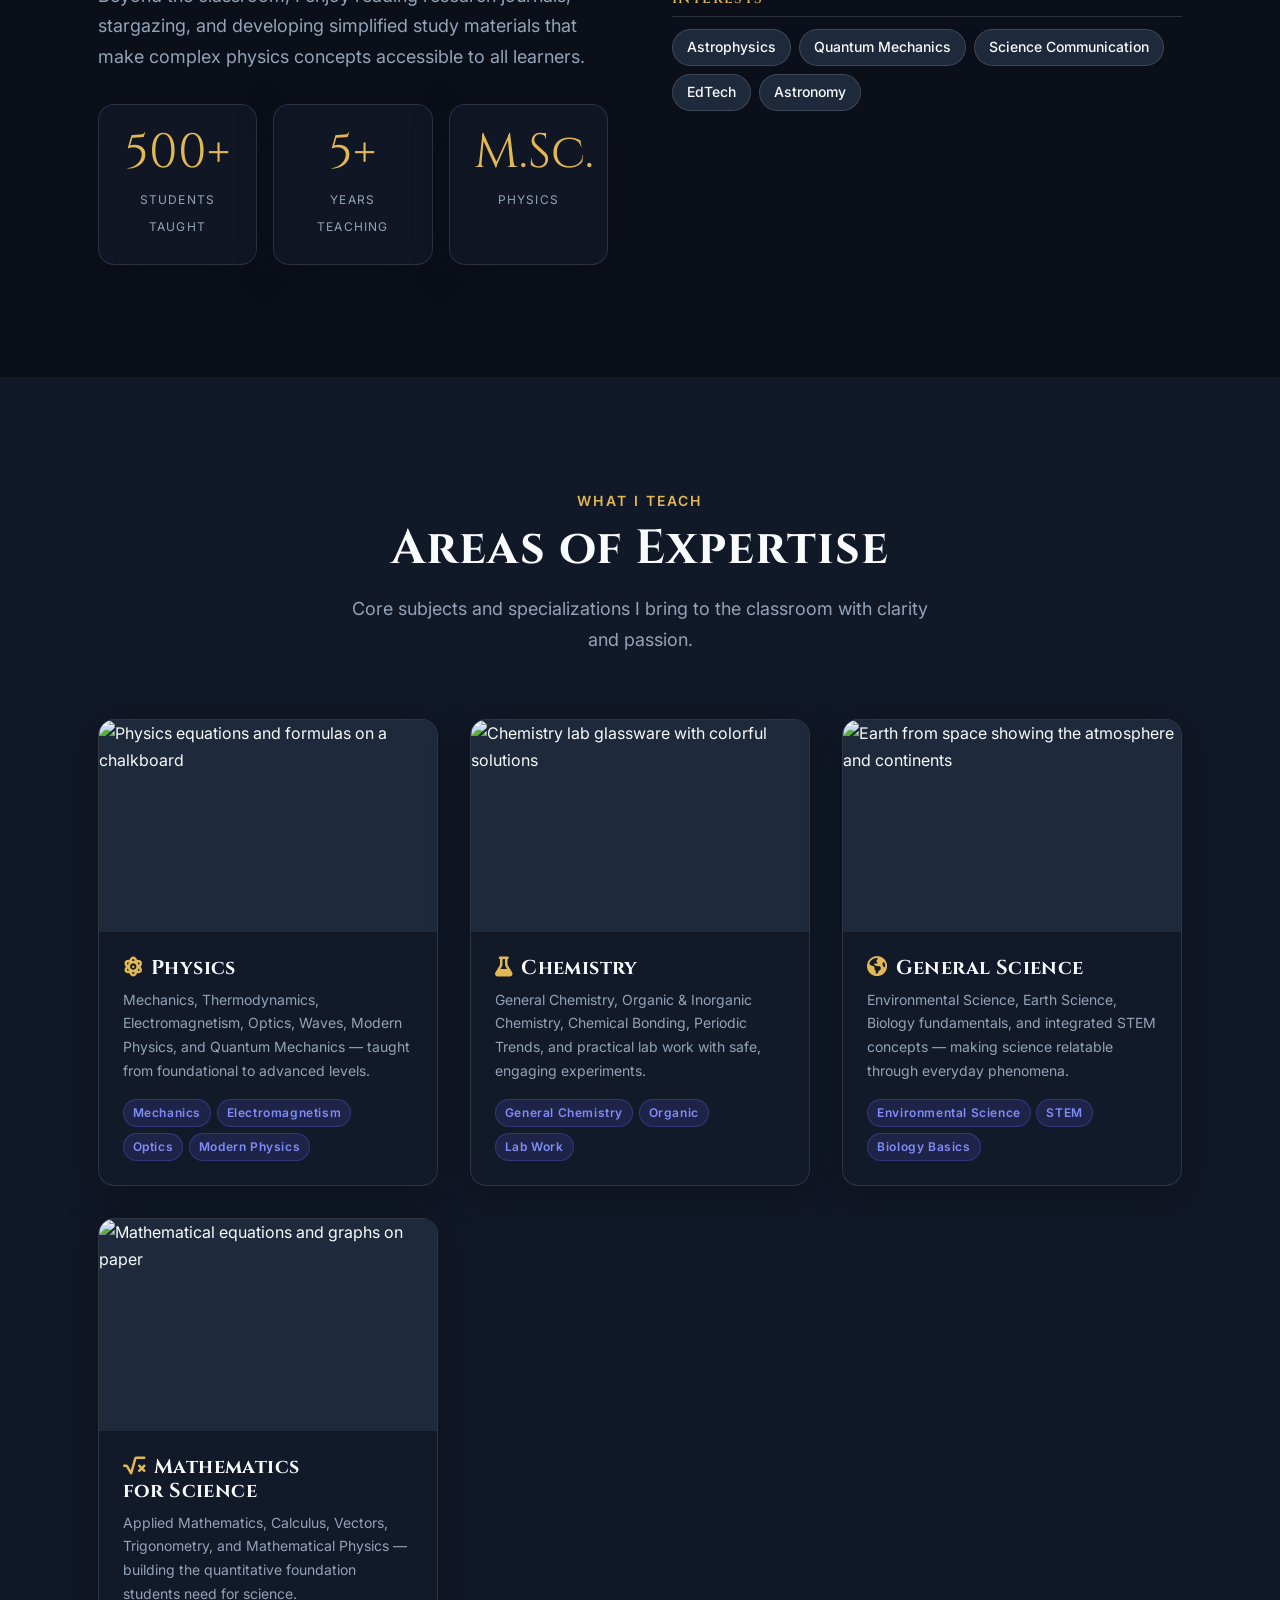
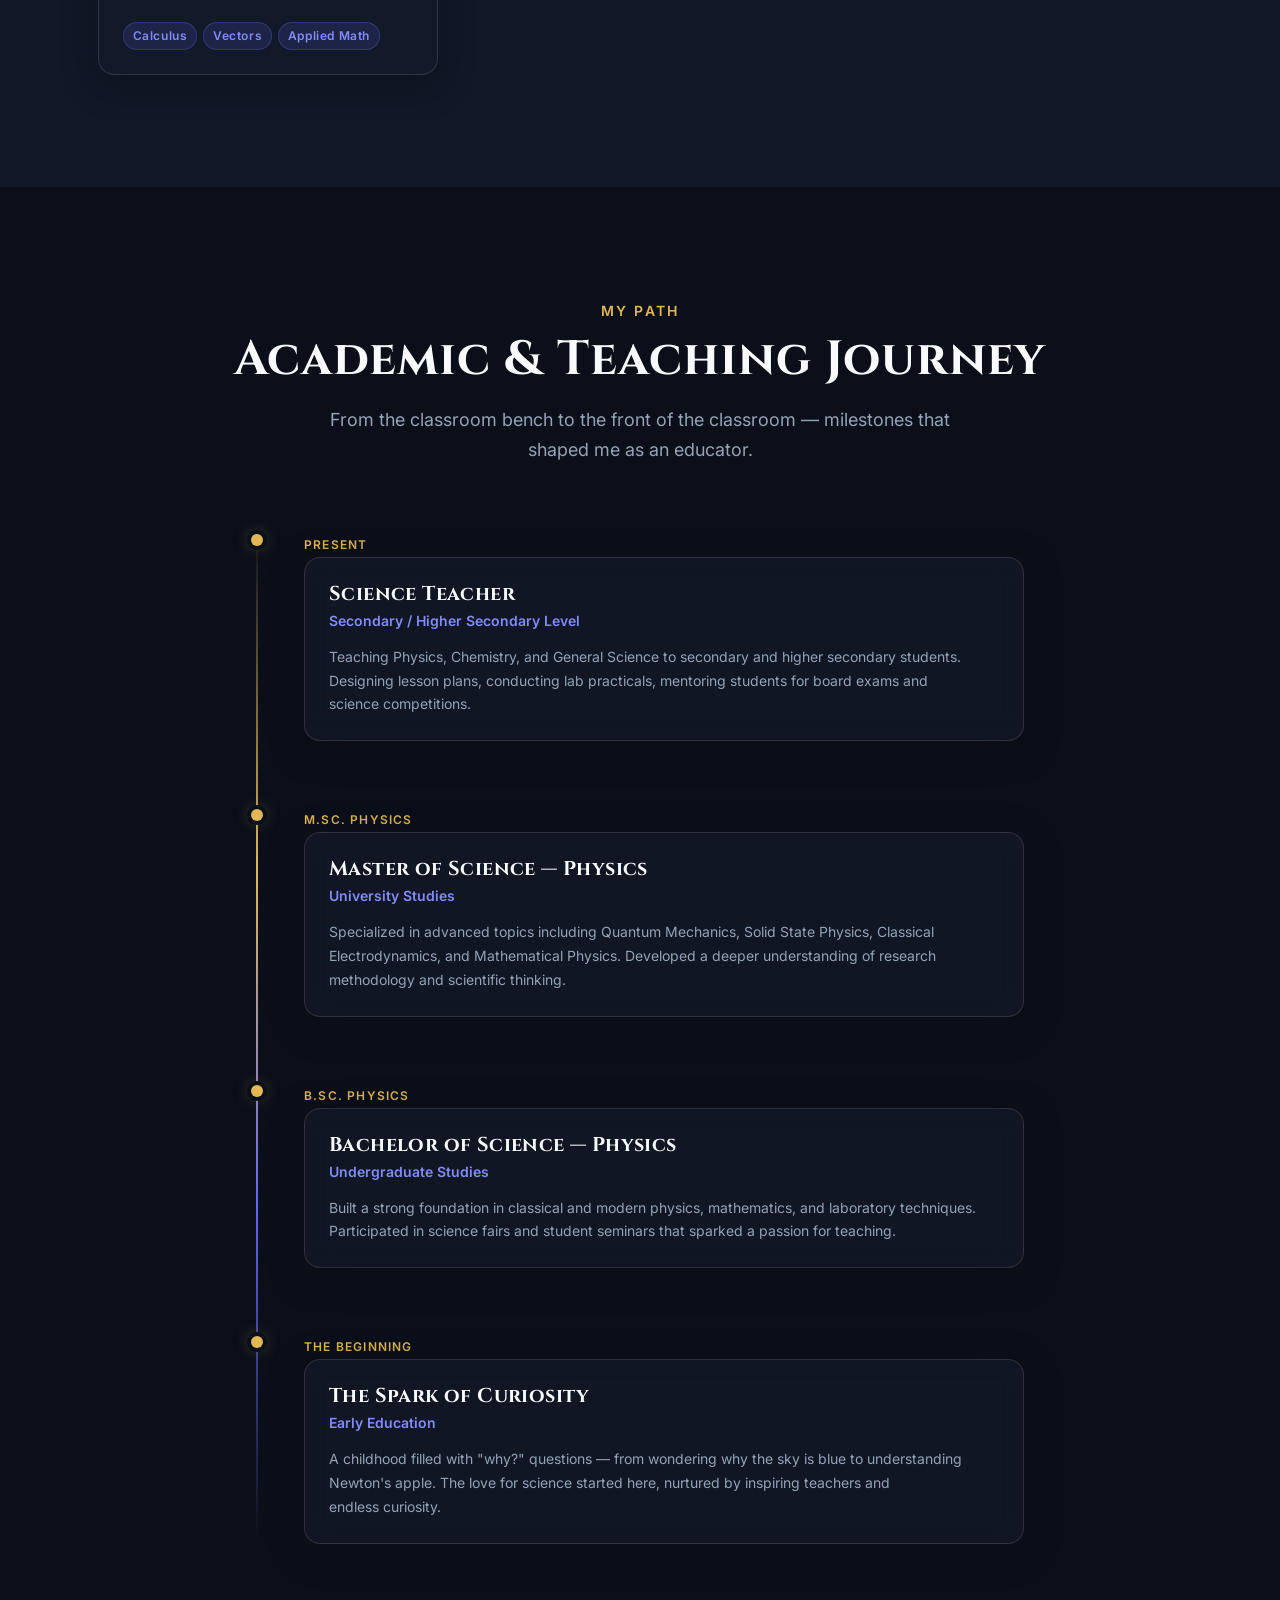
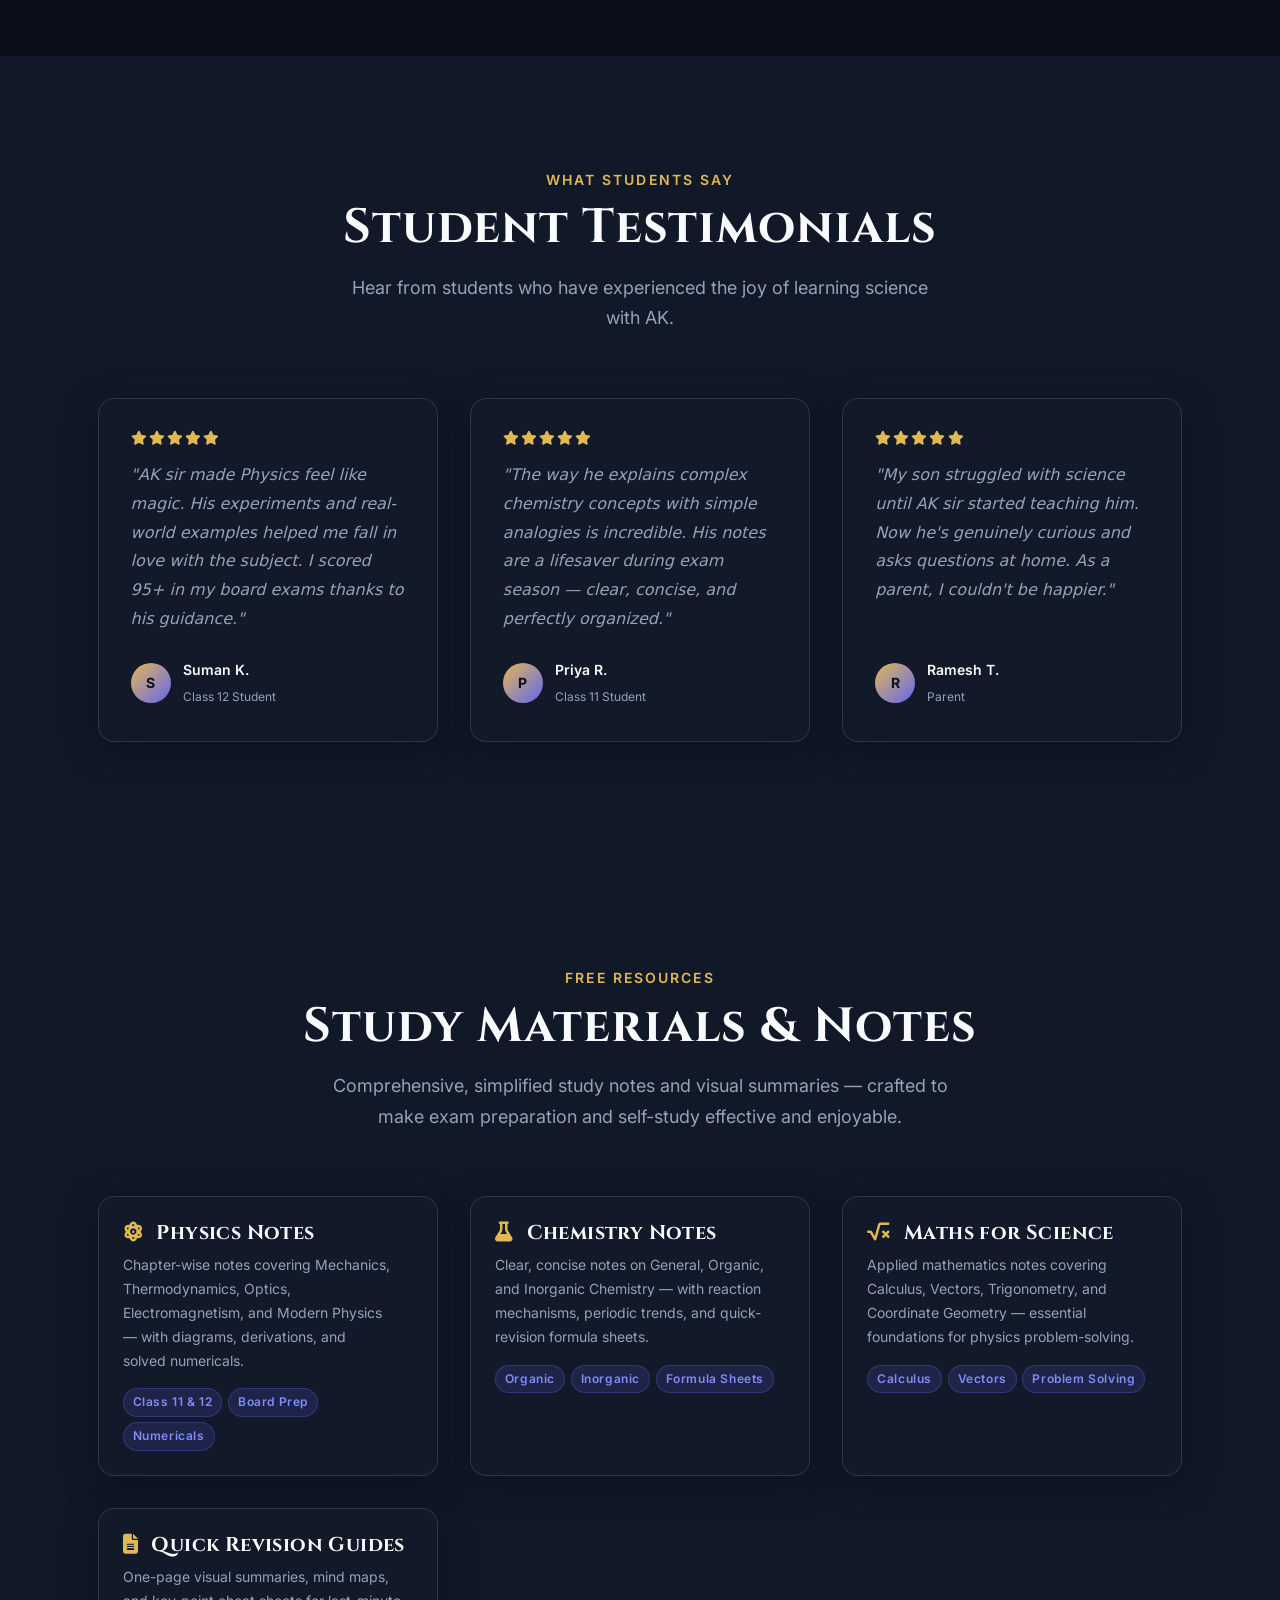
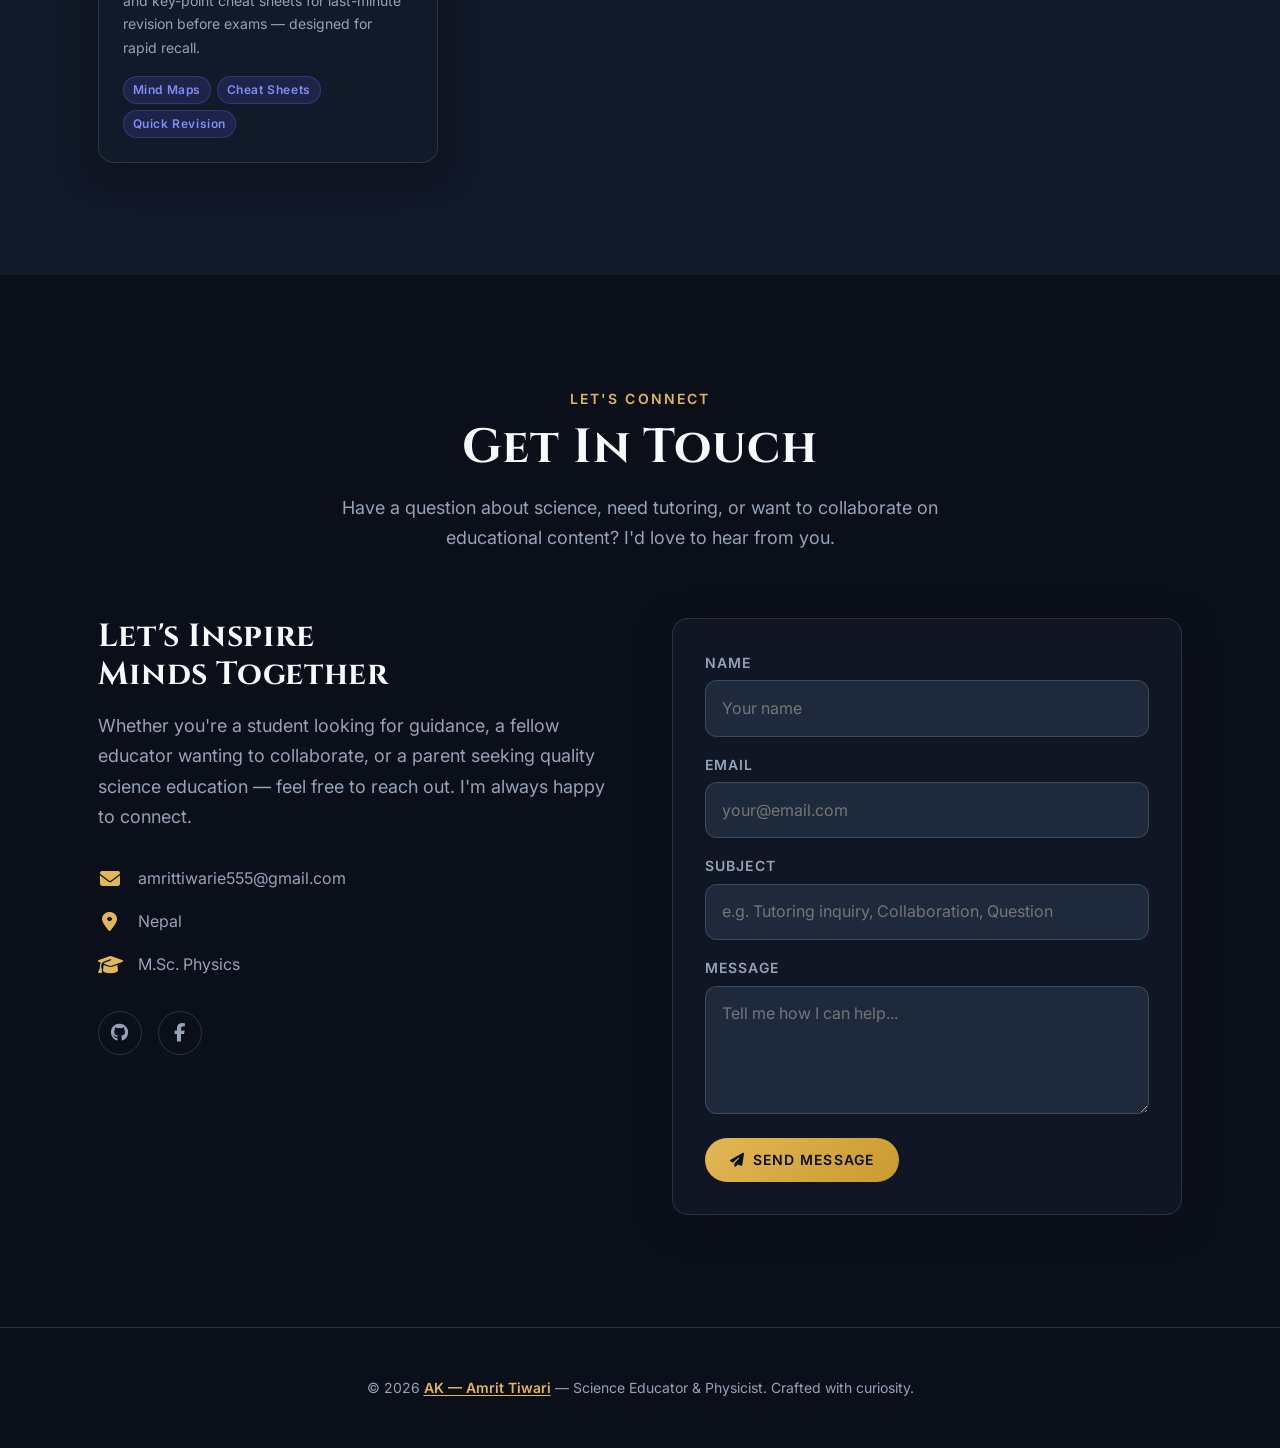
==== commit 9147c4ba: "feat: favicon, testimonials, working contact form, WhatsApp FAB, remove dead links" ====
--- a/index.html
+++ b/index.html
@@ -5,6 +5,9 @@
   <meta name="viewport" content="width=device-width, initial-scale=1.0">
   <meta name="description" content="Amrit Tiwari — Science Educator & Physicist. M.Sc. Physics. Inspiring the next generation through engaging science education.">
   <title>Amrit Tiwari — Science Educator</title>
+
+  <!-- Favicon -->
+  <link rel="icon" type="image/svg+xml" href="data:image/svg+xml,%3Csvg xmlns='http://www.w3.org/2000/svg' viewBox='0 0 100 100'%3E%3Crect width='100' height='100' rx='20' fill='%230b0f19'/%3E%3Ctext x='50' y='65' font-family='Georgia,serif' font-size='42' font-weight='bold' fill='%23e2b855' text-anchor='middle'%3EAK%3C/text%3E%3C/svg%3E">
 
   <!-- Fonts -->
   <link rel="preconnect" href="https://fonts.googleapis.com">
@@ -304,6 +307,69 @@
             </div>
           </li>
         </ol>
+      </div>
+    </section>
+
+    <!-- ======================== TESTIMONIALS ======================== -->
+    <section class="section" id="testimonials" style="background: var(--color-slate-900);">
+      <div class="container">
+        <div class="section__header">
+          <p class="section__subtitle">What Students Say</p>
+          <h2 class="section__title">Student Testimonials</h2>
+          <p class="section__description">
+            Hear from students who have experienced the joy of learning science with AK.
+          </p>
+        </div>
+
+        <div class="testimonials__grid">
+          <blockquote class="testimonial-card glass">
+            <div class="testimonial-card__stars" aria-label="5 out of 5 stars">
+              <i class="fa-solid fa-star"></i><i class="fa-solid fa-star"></i><i class="fa-solid fa-star"></i><i class="fa-solid fa-star"></i><i class="fa-solid fa-star"></i>
+            </div>
+            <p class="testimonial-card__text">
+              "AK sir made Physics feel like magic. His experiments and real-world examples helped me fall in love with the subject. I scored 95+ in my board exams thanks to his guidance."
+            </p>
+            <footer class="testimonial-card__author">
+              <div class="testimonial-card__avatar" aria-hidden="true">S</div>
+              <div>
+                <cite class="testimonial-card__name">Suman K.</cite>
+                <span class="testimonial-card__role">Class 12 Student</span>
+              </div>
+            </footer>
+          </blockquote>
+
+          <blockquote class="testimonial-card glass">
+            <div class="testimonial-card__stars" aria-label="5 out of 5 stars">
+              <i class="fa-solid fa-star"></i><i class="fa-solid fa-star"></i><i class="fa-solid fa-star"></i><i class="fa-solid fa-star"></i><i class="fa-solid fa-star"></i>
+            </div>
+            <p class="testimonial-card__text">
+              "The way he explains complex chemistry concepts with simple analogies is incredible. His notes are a lifesaver during exam season — clear, concise, and perfectly organized."
+            </p>
+            <footer class="testimonial-card__author">
+              <div class="testimonial-card__avatar" aria-hidden="true">P</div>
+              <div>
+                <cite class="testimonial-card__name">Priya R.</cite>
+                <span class="testimonial-card__role">Class 11 Student</span>
+              </div>
+            </footer>
+          </blockquote>
+
+          <blockquote class="testimonial-card glass">
+            <div class="testimonial-card__stars" aria-label="5 out of 5 stars">
+              <i class="fa-solid fa-star"></i><i class="fa-solid fa-star"></i><i class="fa-solid fa-star"></i><i class="fa-solid fa-star"></i><i class="fa-solid fa-star"></i>
+            </div>
+            <p class="testimonial-card__text">
+              "My son struggled with science until AK sir started teaching him. Now he's genuinely curious and asks questions at home. As a parent, I couldn't be happier."
+            </p>
+            <footer class="testimonial-card__author">
+              <div class="testimonial-card__avatar" aria-hidden="true">R</div>
+              <div>
+                <cite class="testimonial-card__name">Ramesh T.</cite>
+                <span class="testimonial-card__role">Parent</span>
+              </div>
+            </footer>
+          </blockquote>
+        </div>
       </div>
     </section>
 
@@ -432,12 +498,6 @@
               <a href="https://github.com/amrittiwarie" class="social-icon" aria-label="GitHub" target="_blank" rel="noopener noreferrer">
                 <i class="fa-brands fa-github" aria-hidden="true"></i>
               </a>
-              <a href="#" class="social-icon" aria-label="LinkedIn" target="_blank" rel="noopener noreferrer">
-                <i class="fa-brands fa-linkedin-in" aria-hidden="true"></i>
-              </a>
-              <a href="#" class="social-icon" aria-label="YouTube" target="_blank" rel="noopener noreferrer">
-                <i class="fa-brands fa-youtube" aria-hidden="true"></i>
-              </a>
               <a href="https://www.facebook.com/amrittiwarie" class="social-icon" aria-label="Facebook" target="_blank" rel="noopener noreferrer">
                 <i class="fa-brands fa-facebook-f" aria-hidden="true"></i>
               </a>
@@ -446,7 +506,11 @@
 
           <!-- Right: Form -->
           <div class="contact__form-wrapper">
-            <form class="form glass" id="contact-form" style="padding: var(--space-xl);" action="#" method="POST" novalidate>
+            <form class="form glass" id="contact-form" style="padding: var(--space-xl);" action="https://formsubmit.co/amrittiwarie555@gmail.com" method="POST">
+              <input type="hidden" name="_subject" value="New message from AK Portfolio">
+              <input type="hidden" name="_captcha" value="false">
+              <input type="hidden" name="_next" value="https://amrittiwarie.github.io/Ak/#contact">
+              <input type="text" name="_honey" style="display:none">
               <div class="form__group">
                 <label for="name" class="form__label">Name</label>
                 <input type="text" id="name" name="name" class="form__input" placeholder="Your name" required minlength="2" autocomplete="name">
@@ -482,6 +546,11 @@
     </div>
   </footer>
 
+  <!-- WhatsApp Floating Button -->
+  <a href="https://wa.me/?text=Hi%20AK%20sir%2C%20I%20found%20your%20portfolio%20and%20would%20like%20to%20connect!" class="whatsapp-fab" aria-label="Chat on WhatsApp" target="_blank" rel="noopener noreferrer">
+    <i class="fa-brands fa-whatsapp" aria-hidden="true"></i>
+  </a>
+
   <!-- Scripts -->
   <script src="script.js"></script>
 </body>
--- a/styles.css
+++ b/styles.css
@@ -983,6 +983,99 @@
     margin-block-start: var(--space-xs);
   }
 
+  /* ==========  TESTIMONIALS  ========== */
+  .testimonials__grid {
+    display: grid;
+    grid-template-columns: repeat(auto-fit, minmax(min(100%, 18rem), 1fr));
+    gap: var(--space-xl);
+  }
+
+  .testimonial-card {
+    padding: var(--space-xl);
+    display: flex;
+    flex-direction: column;
+    gap: var(--space-md);
+    transition: transform var(--ui-transition), box-shadow var(--ui-transition);
+  }
+
+  .testimonial-card:hover {
+    transform: translateY(-4px);
+    box-shadow: var(--ui-shadow-lg);
+  }
+
+  .testimonial-card__stars {
+    display: flex;
+    gap: 0.15em;
+    color: var(--color-accent);
+    font-size: var(--size-sm);
+  }
+
+  .testimonial-card__text {
+    font-size: var(--size-base);
+    font-style: italic;
+    color: var(--color-text-muted);
+    line-height: 1.8;
+    flex: 1;
+  }
+
+  .testimonial-card__author {
+    display: flex;
+    align-items: center;
+    gap: var(--space-sm);
+    margin-block-start: var(--space-xs);
+  }
+
+  .testimonial-card__avatar {
+    inline-size: 2.5rem;
+    block-size: 2.5rem;
+    border-radius: 50%;
+    background: linear-gradient(135deg, var(--color-accent), var(--color-accent-2));
+    color: var(--color-slate-950);
+    font-weight: 700;
+    font-size: var(--size-sm);
+    display: flex;
+    align-items: center;
+    justify-content: center;
+    flex-shrink: 0;
+  }
+
+  .testimonial-card__name {
+    font-style: normal;
+    font-weight: 600;
+    font-size: var(--size-sm);
+    color: var(--color-text);
+    display: block;
+  }
+
+  .testimonial-card__role {
+    font-size: var(--size-xs);
+    color: var(--color-text-muted);
+  }
+
+  /* ==========  WHATSAPP FAB  ========== */
+  .whatsapp-fab {
+    position: fixed;
+    inset-block-end: var(--space-xl);
+    inset-inline-end: var(--space-xl);
+    z-index: 90;
+    display: flex;
+    align-items: center;
+    justify-content: center;
+    inline-size: 3.5rem;
+    block-size: 3.5rem;
+    border-radius: 50%;
+    background: #25d366;
+    color: #fff;
+    font-size: 1.75rem;
+    box-shadow: 0 4px 16px rgba(37, 211, 102, 0.4);
+    transition: transform var(--ui-transition), box-shadow var(--ui-transition);
+  }
+
+  .whatsapp-fab:hover {
+    transform: scale(1.12);
+    box-shadow: 0 6px 24px rgba(37, 211, 102, 0.55);
+  }
+
   /* ==========  FOOTER  ========== */
   .footer {
     padding-block: var(--space-2xl);
@@ -1036,6 +1129,7 @@
     .skills__group,
     .timeline__item,
     .project-card,
+    .testimonial-card,
     .contact__info,
     .contact__form-wrapper,
     .hero__photo-wrapper {
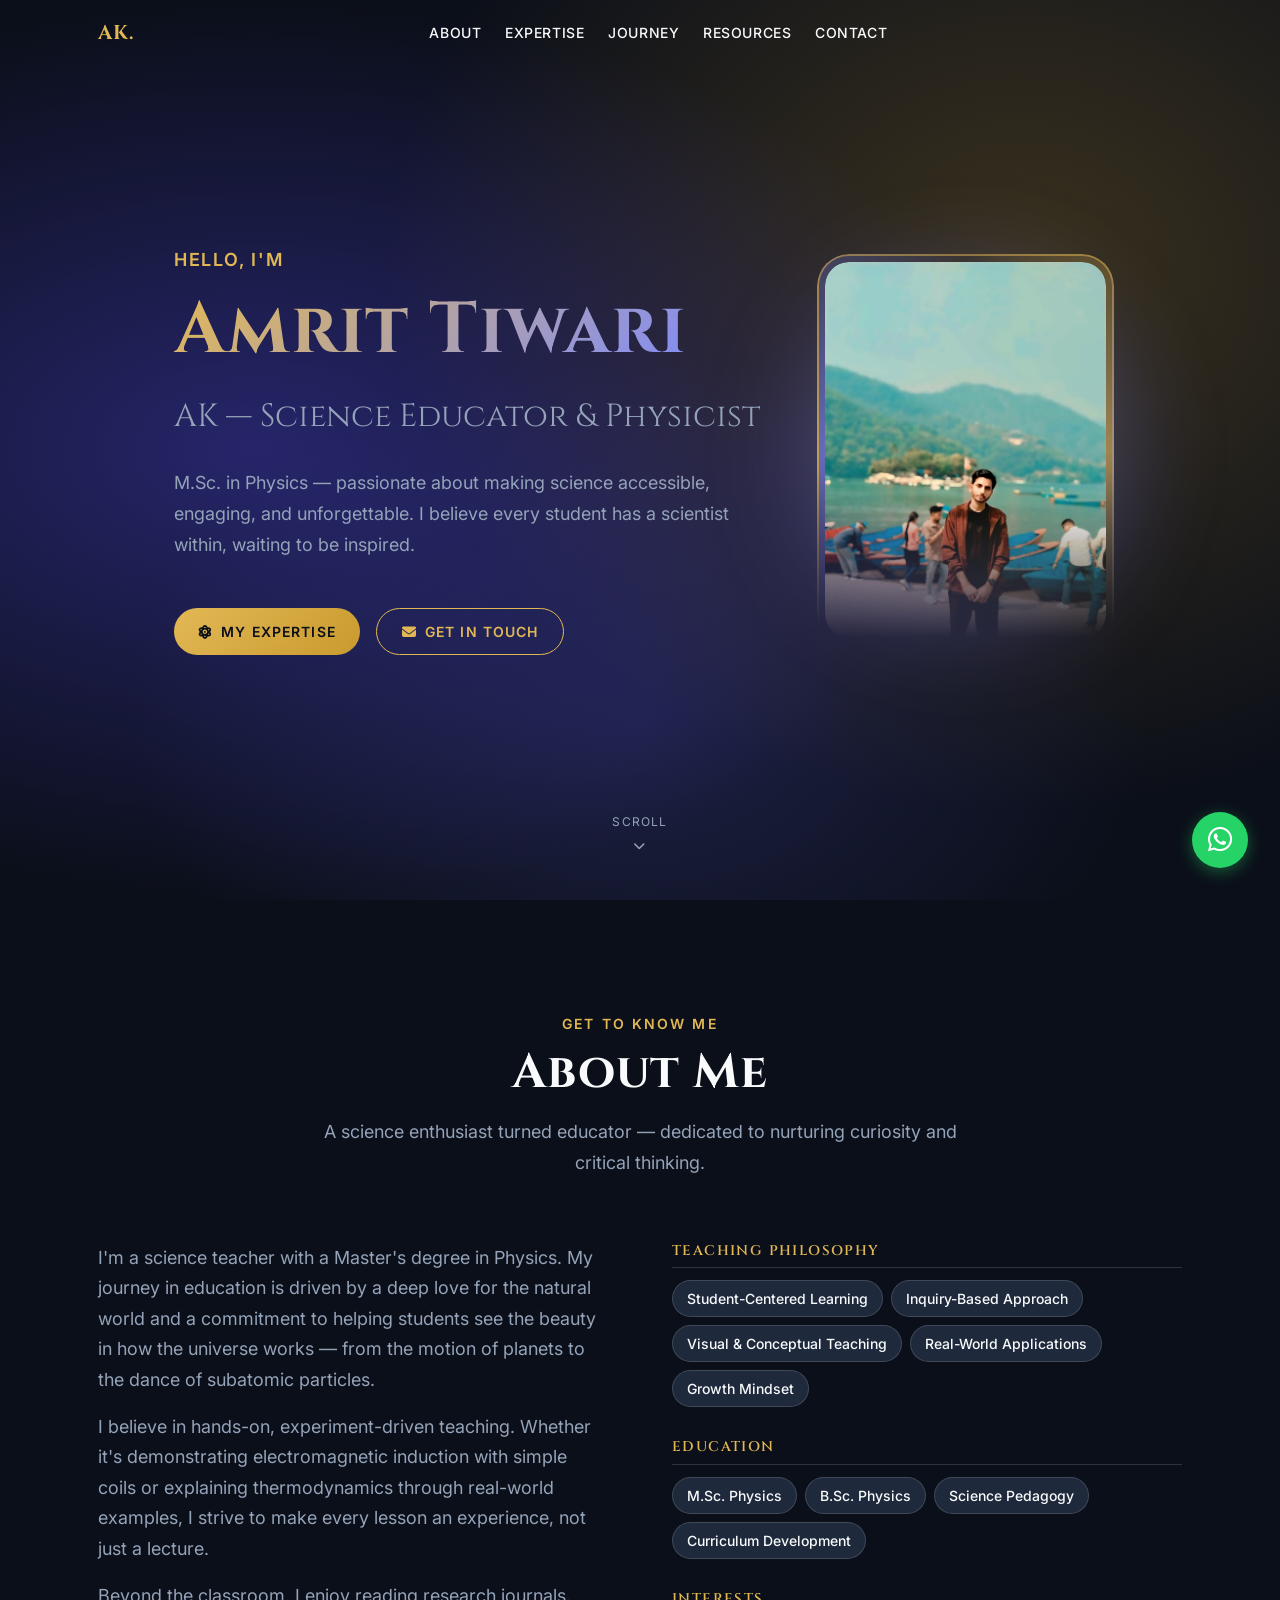
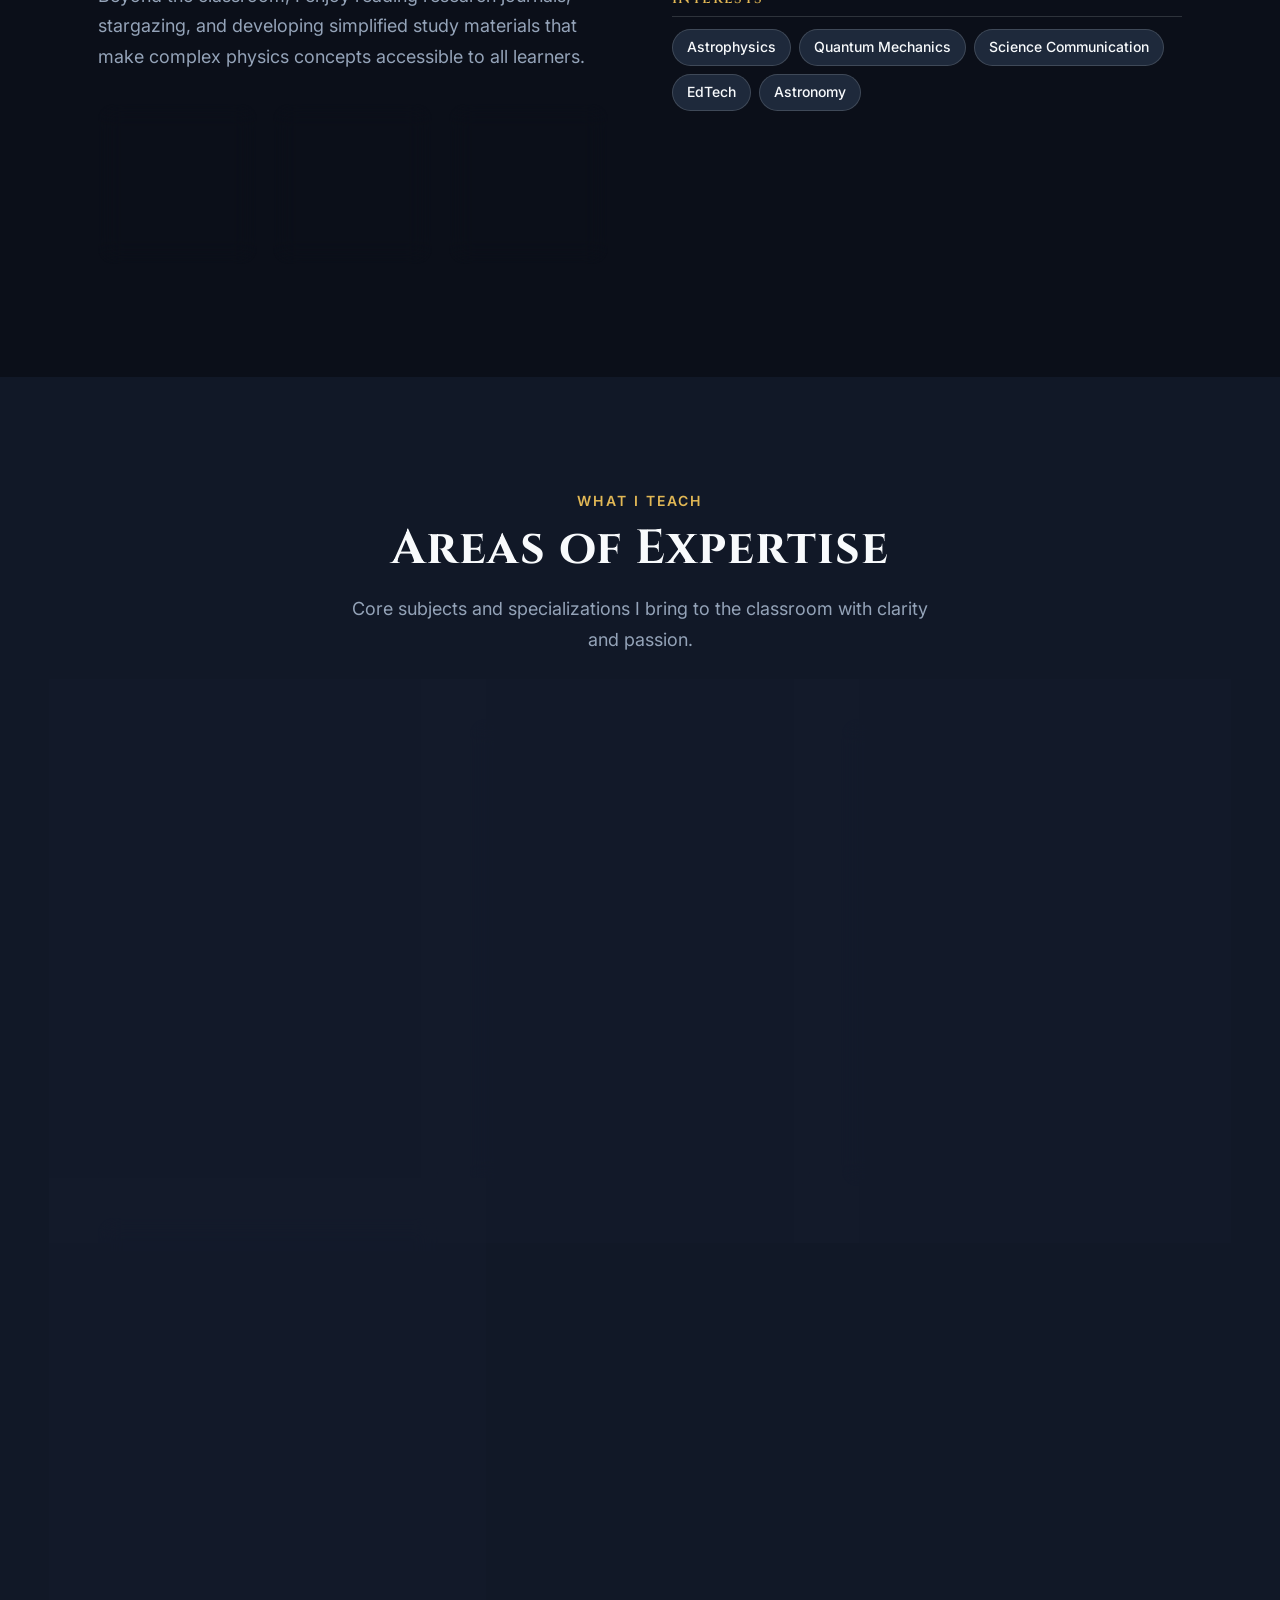
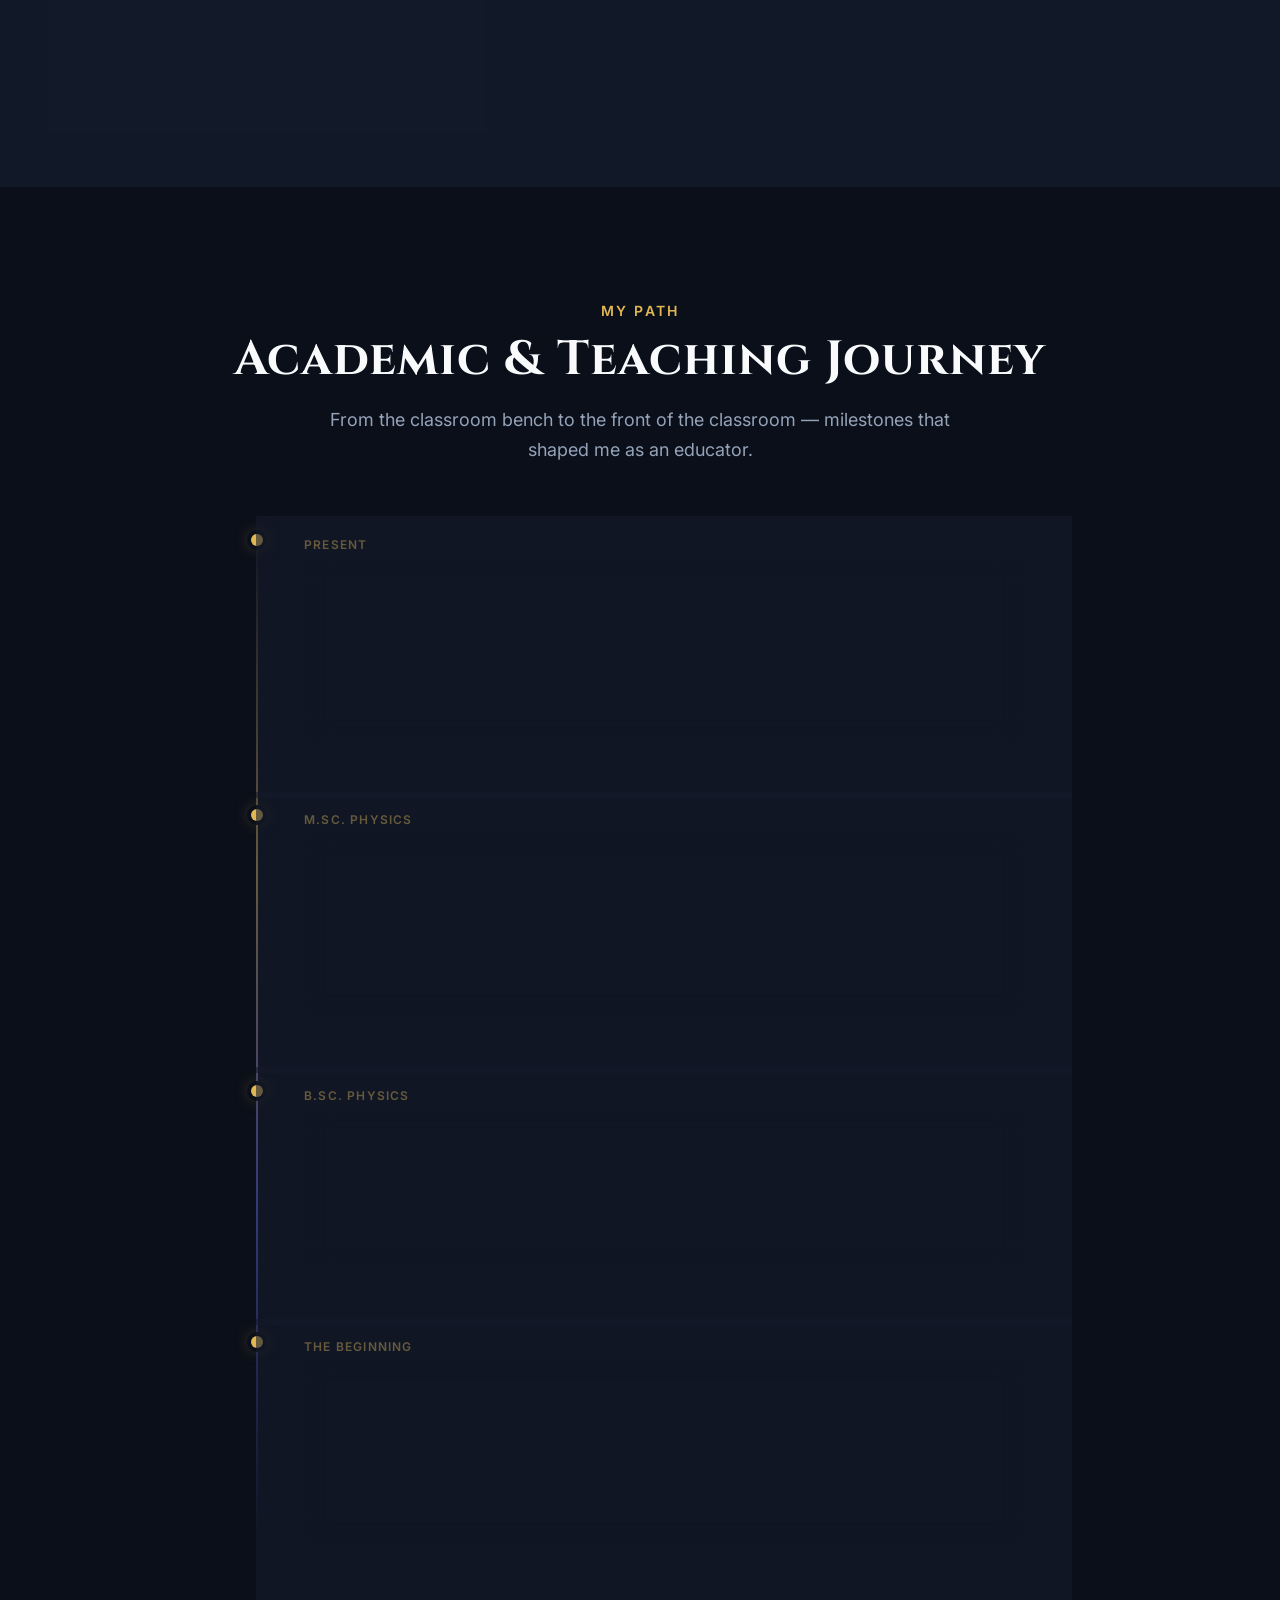
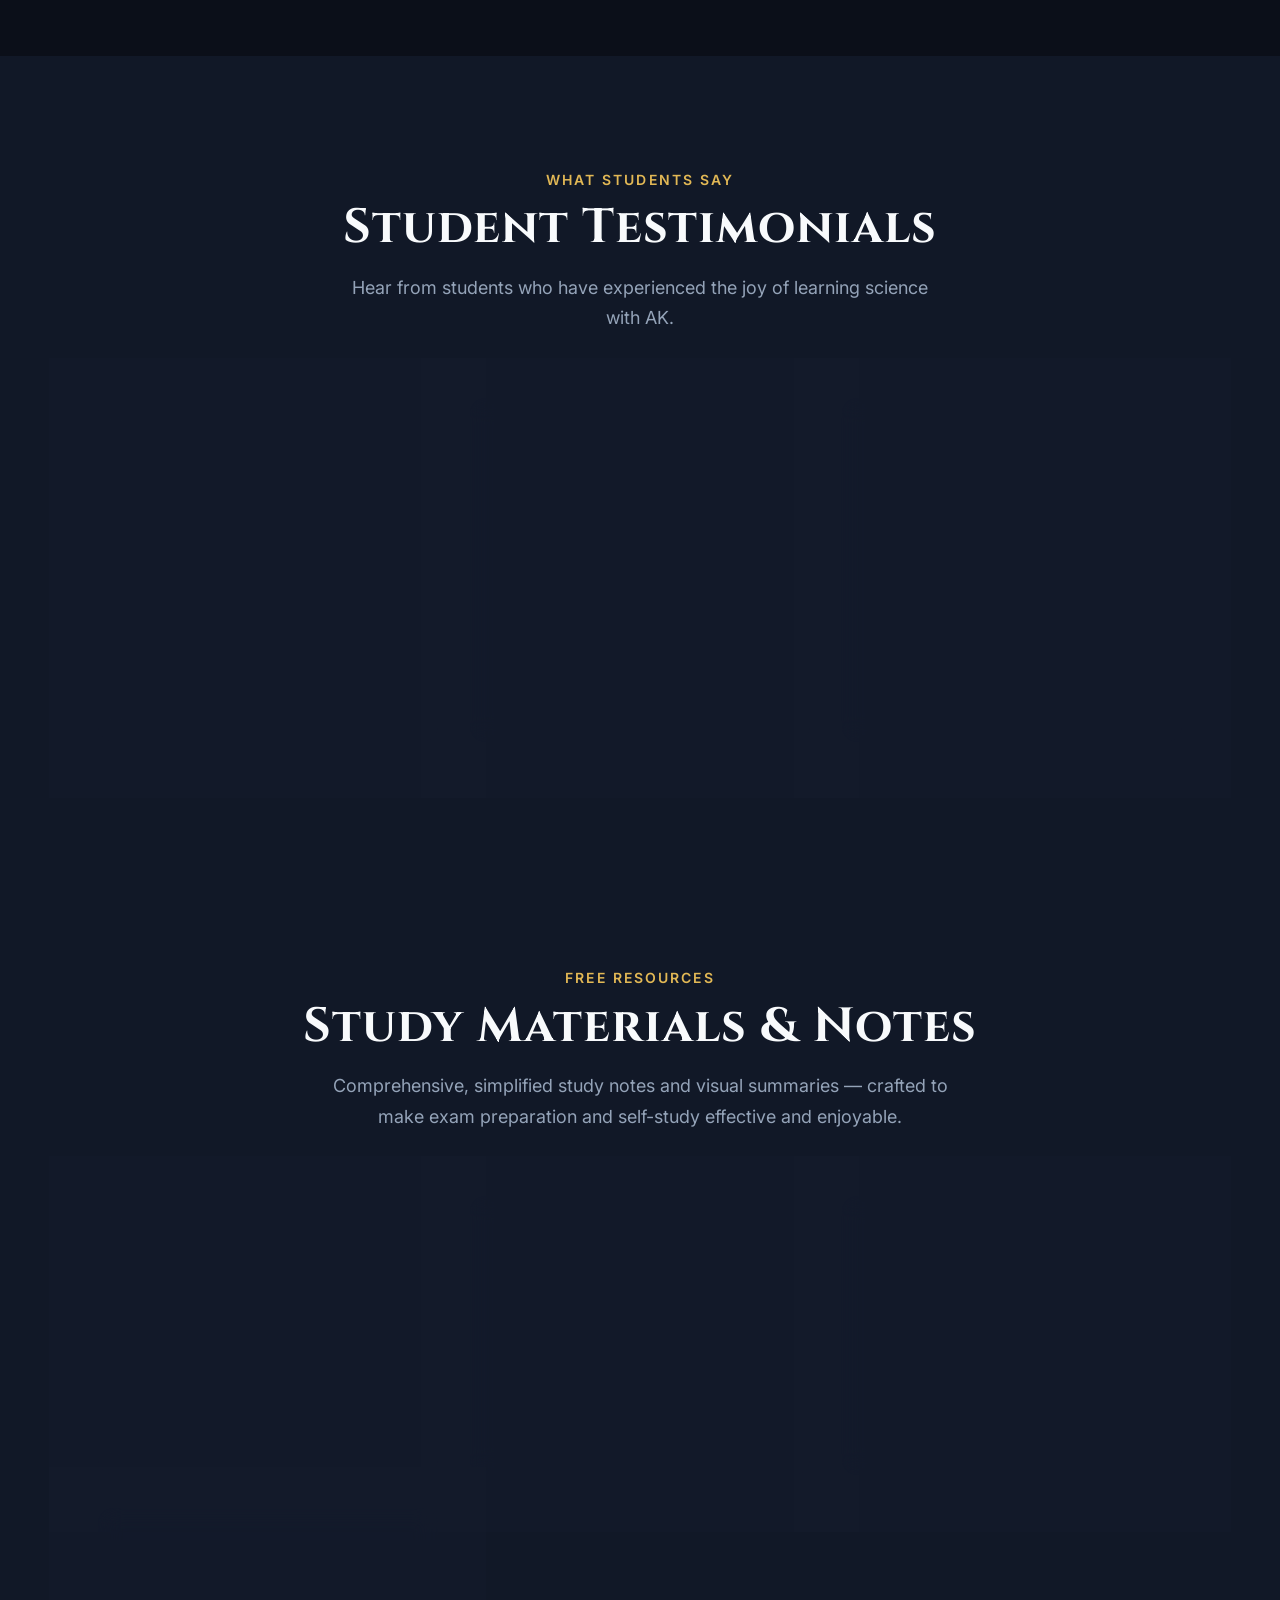
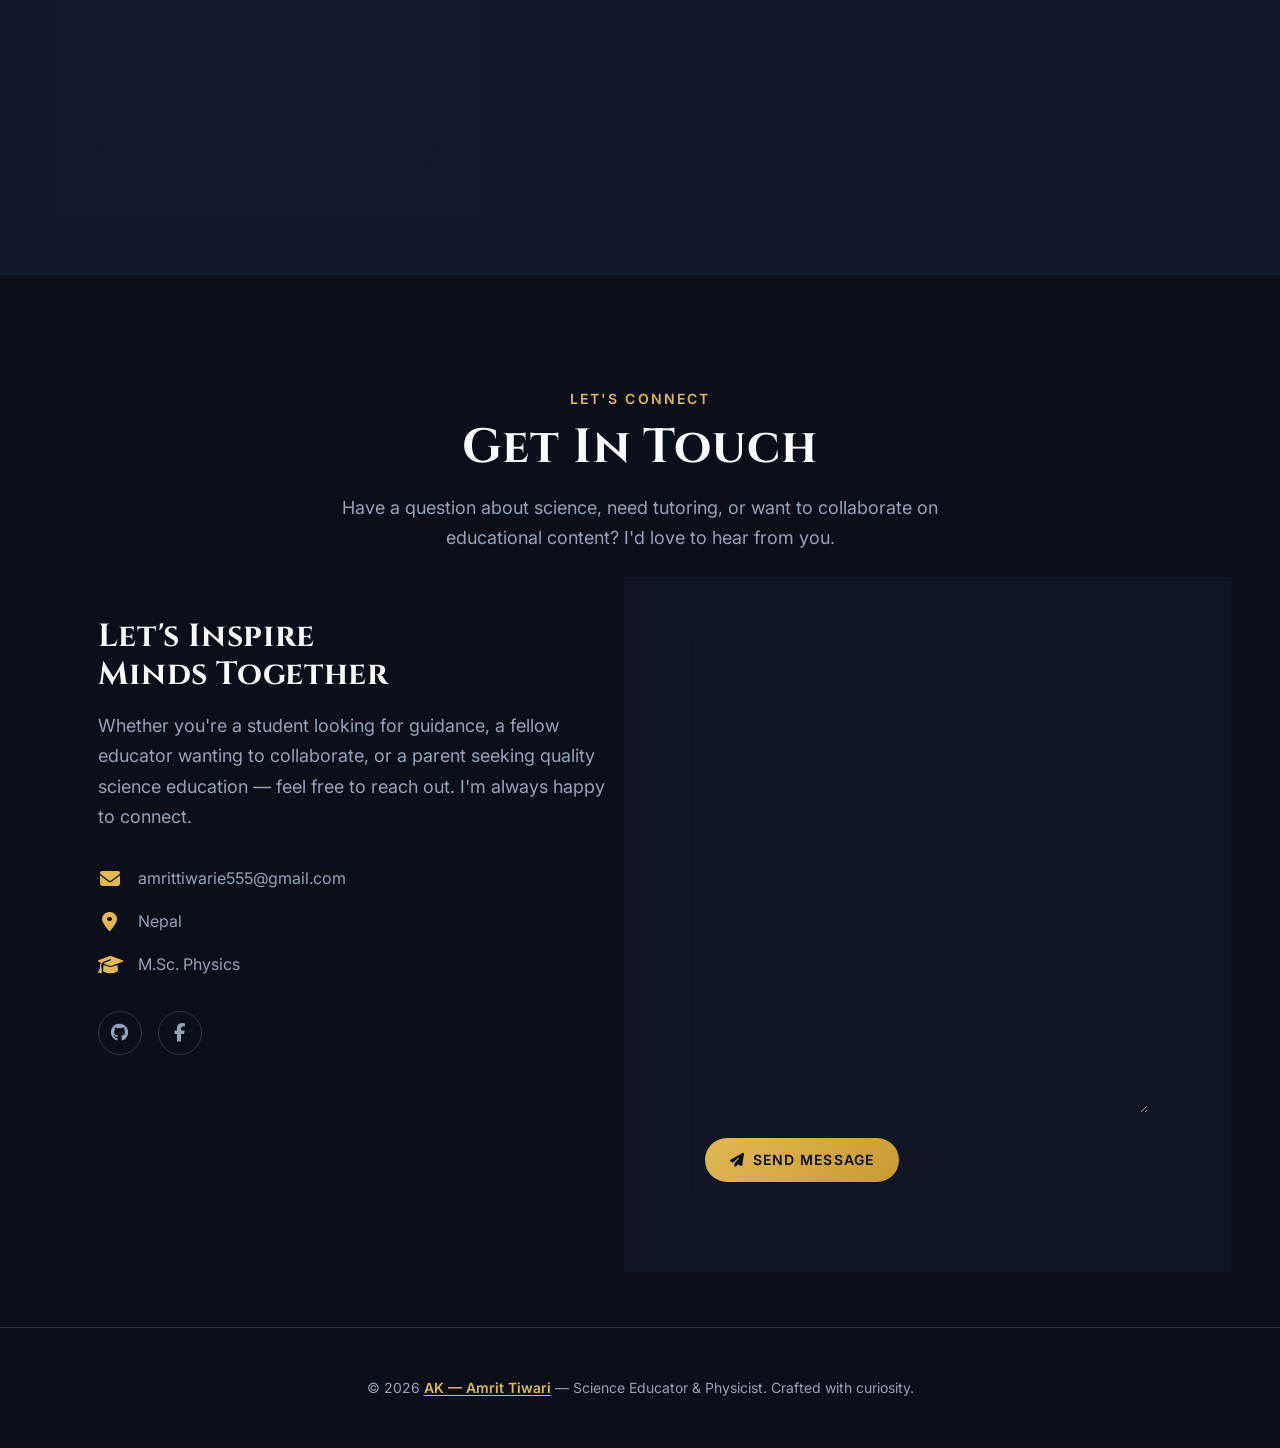
==== commit f90a8ec1: "fix: connect WhatsApp FAB to real number" ====
--- a/index.html
+++ b/index.html
@@ -547,7 +547,7 @@
   </footer>
 
   <!-- WhatsApp Floating Button -->
-  <a href="https://wa.me/?text=Hi%20AK%20sir%2C%20I%20found%20your%20portfolio%20and%20would%20like%20to%20connect!" class="whatsapp-fab" aria-label="Chat on WhatsApp" target="_blank" rel="noopener noreferrer">
+  <a href="https://wa.me/9779867145145?text=Hi%20AK%20sir%2C%20I%20found%20your%20portfolio%20and%20would%20like%20to%20connect!" class="whatsapp-fab" aria-label="Chat on WhatsApp" target="_blank" rel="noopener noreferrer">
     <i class="fa-brands fa-whatsapp" aria-hidden="true"></i>
   </a>
 
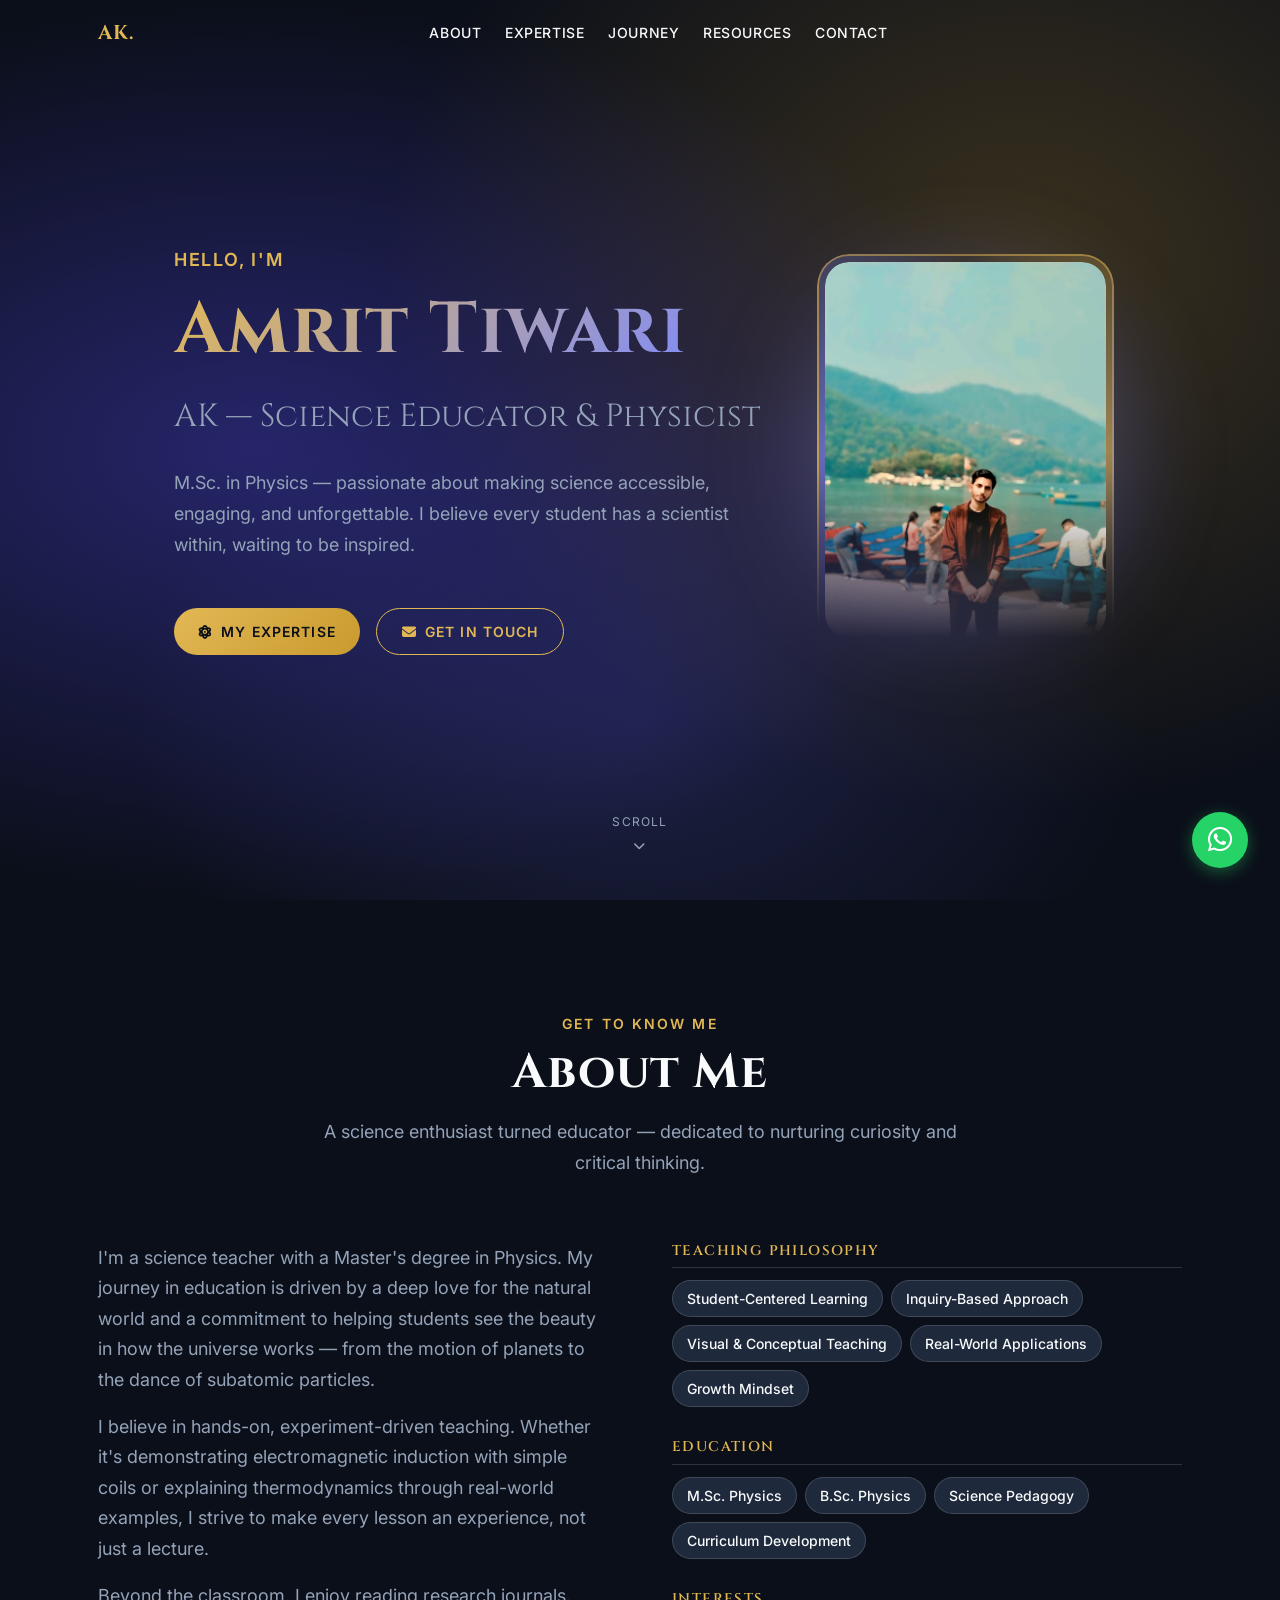
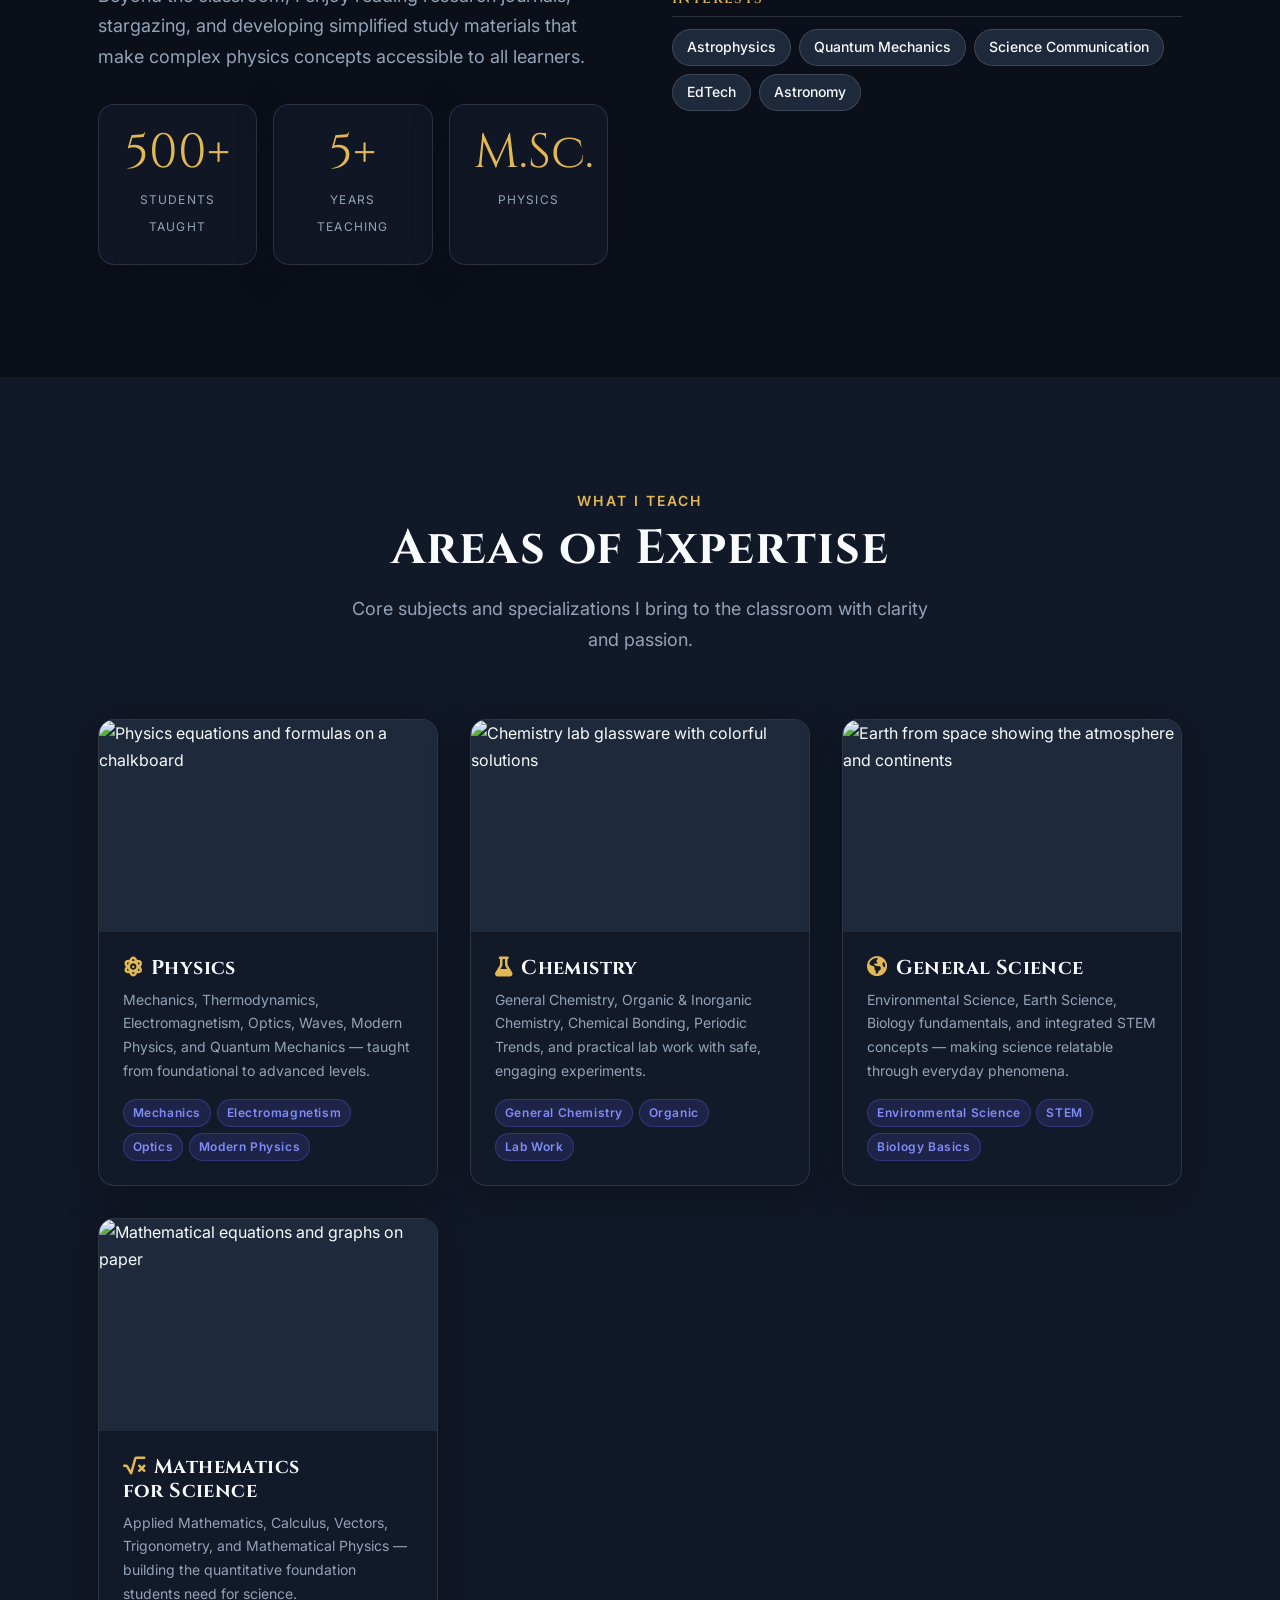
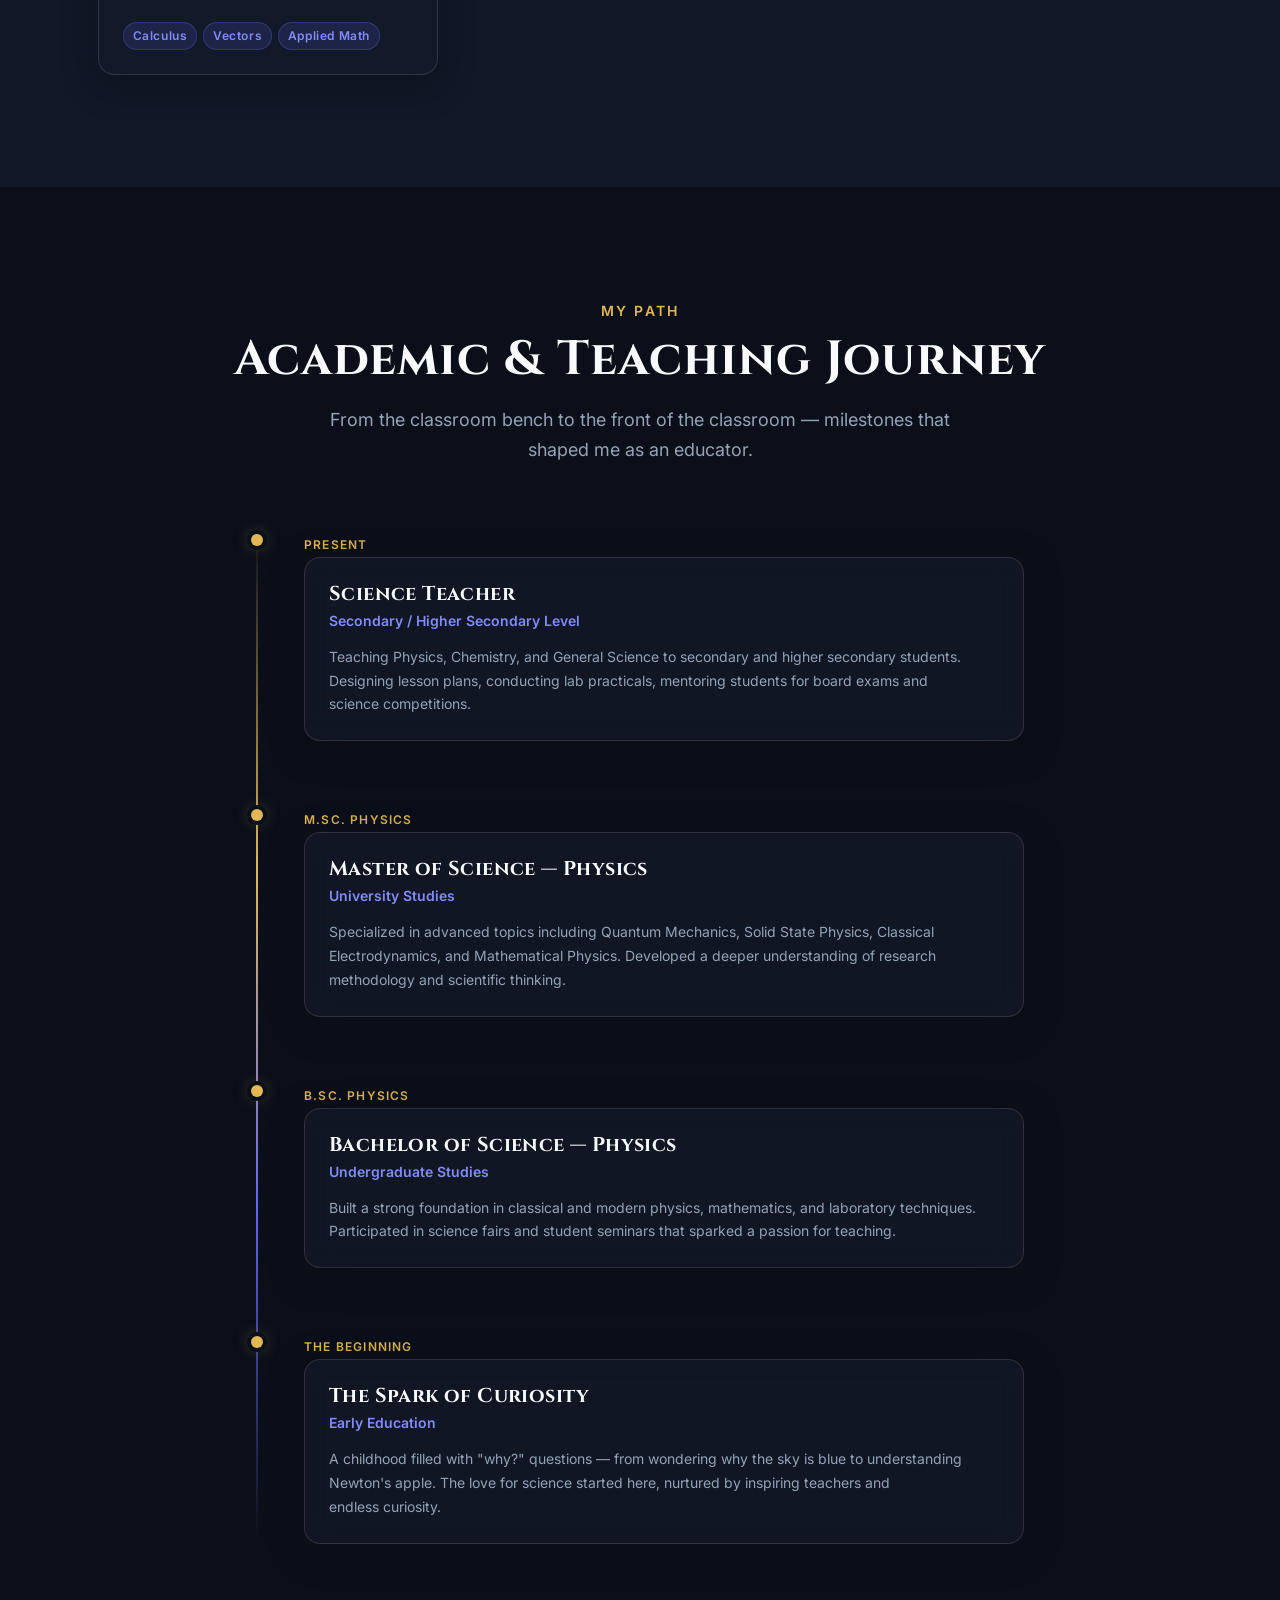
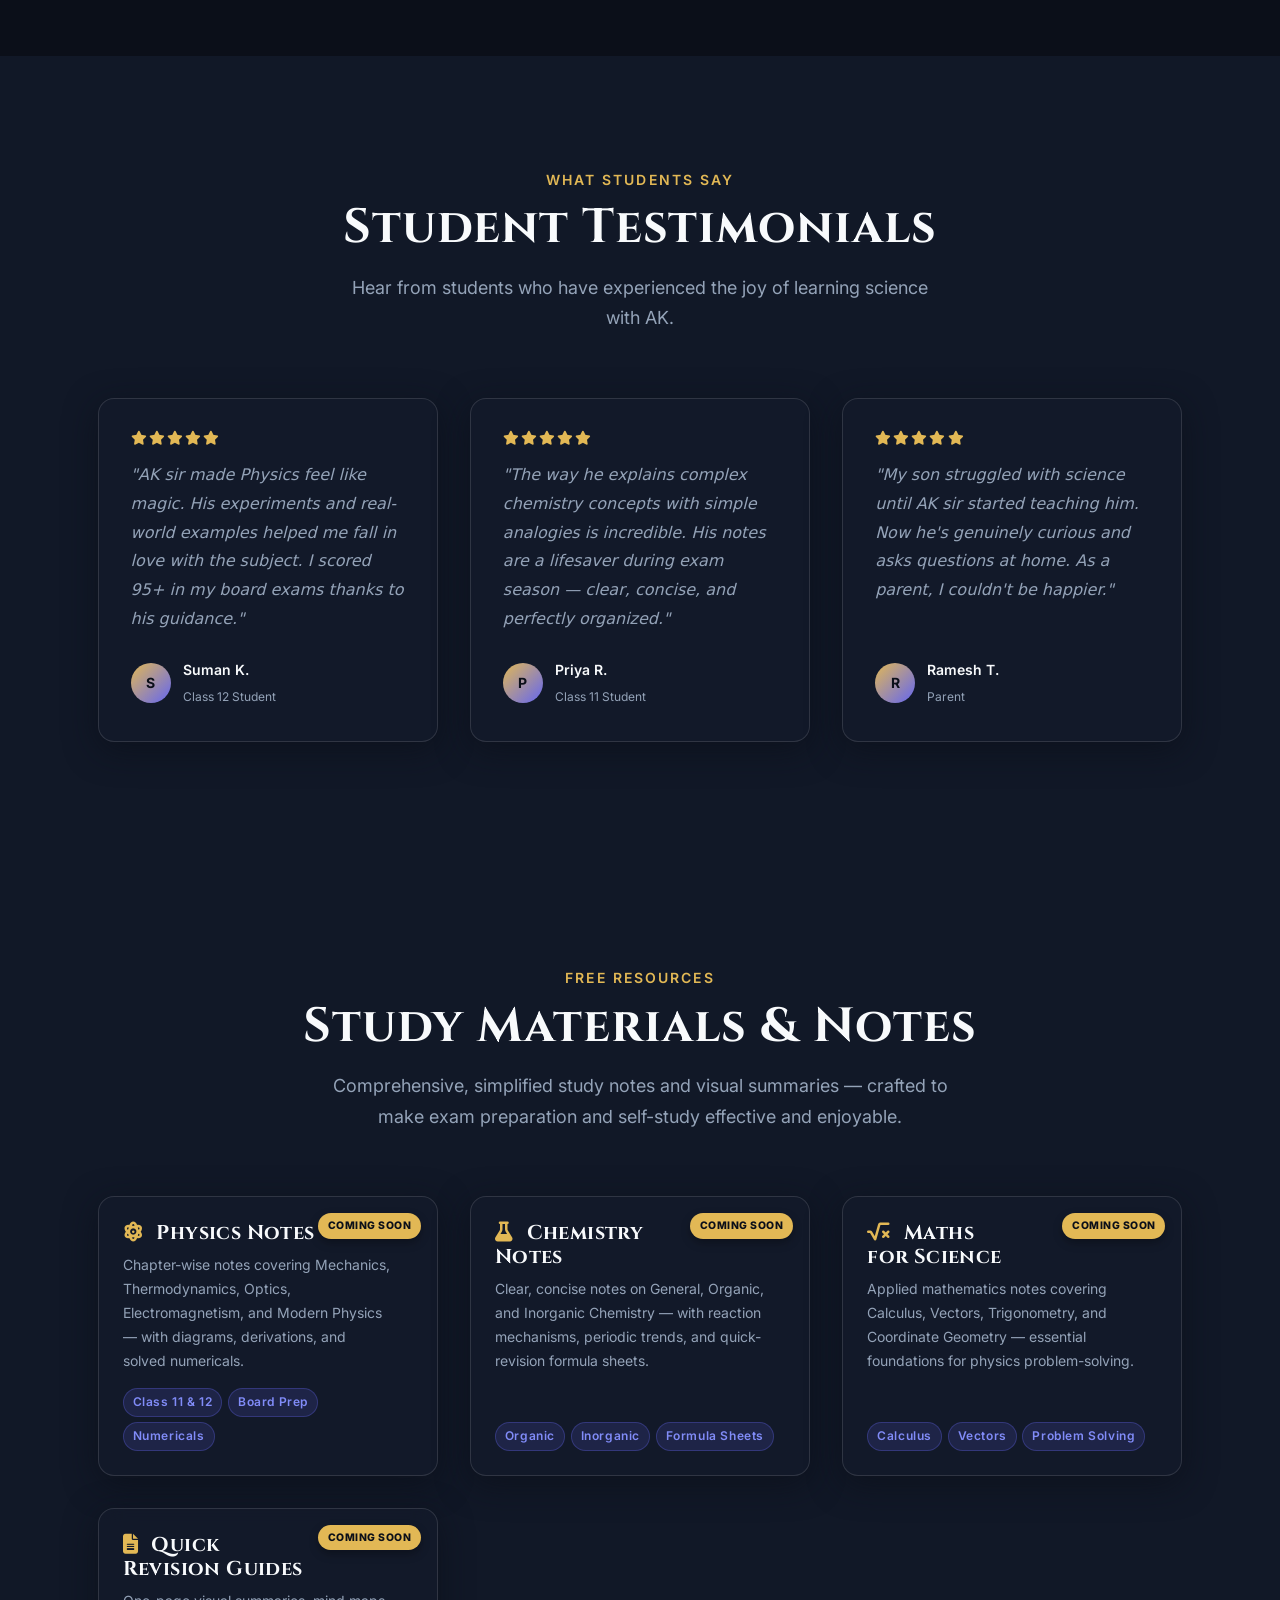
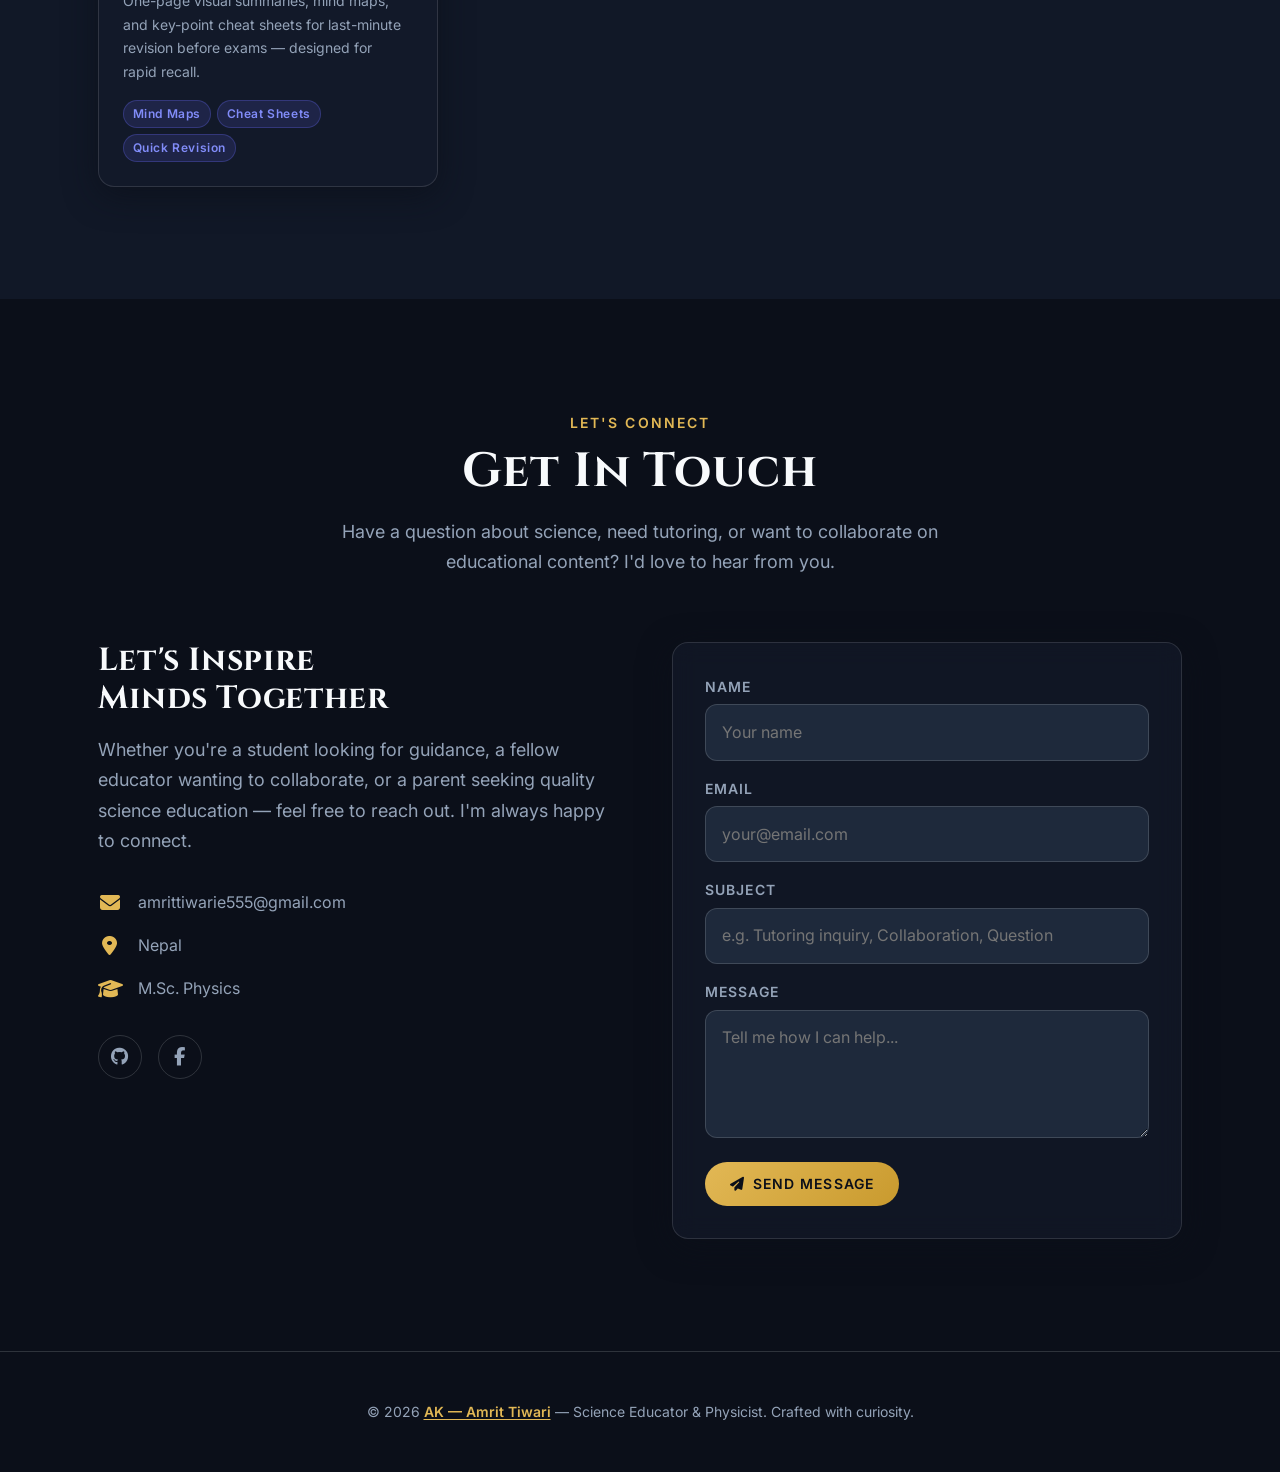
==== commit d7037916: "feat: make study resources clickable with coming soon WhatsApp links" ====
--- a/index.html
+++ b/index.html
@@ -386,7 +386,8 @@
 
         <div class="projects__grid">
           <!-- Resource 1 -->
-          <article class="project-card glass">
+          <a href="https://wa.me/9779867145145?text=Hi%20AK%20sir%2C%20I%20am%20interested%20in%20your%20Physics%20Notes.%20Please%20let%20me%20know%20when%20they%20are%20released!" class="project-card glass" target="_blank" rel="noopener noreferrer">
+            <span class="coming-soon-badge">Coming Soon</span>
             <div class="project-card__body">
               <h3 class="project-card__title">
                 <i class="fa-solid fa-atom" aria-hidden="true" style="color: var(--color-accent); margin-inline-end: 0.4em;"></i>
@@ -401,10 +402,11 @@
                 <span class="tag">Numericals</span>
               </div>
             </div>
-          </article>
+          </a>
 
           <!-- Resource 2 -->
-          <article class="project-card glass">
+          <a href="https://wa.me/9779867145145?text=Hi%20AK%20sir%2C%20I%20am%20interested%20in%20your%20Chemistry%20Notes.%20Please%20let%20me%20know%20when%20they%20are%20released!" class="project-card glass" target="_blank" rel="noopener noreferrer">
+            <span class="coming-soon-badge">Coming Soon</span>
             <div class="project-card__body">
               <h3 class="project-card__title">
                 <i class="fa-solid fa-flask" aria-hidden="true" style="color: var(--color-accent); margin-inline-end: 0.4em;"></i>
@@ -419,10 +421,11 @@
                 <span class="tag">Formula Sheets</span>
               </div>
             </div>
-          </article>
+          </a>
 
           <!-- Resource 3 -->
-          <article class="project-card glass">
+          <a href="https://wa.me/9779867145145?text=Hi%20AK%20sir%2C%20I%20am%20interested%20in%20your%20Maths%20for%20Science%20Notes.%20Please%20let%20me%20know%20when%20they%20are%20released!" class="project-card glass" target="_blank" rel="noopener noreferrer">
+            <span class="coming-soon-badge">Coming Soon</span>
             <div class="project-card__body">
               <h3 class="project-card__title">
                 <i class="fa-solid fa-square-root-variable" aria-hidden="true" style="color: var(--color-accent); margin-inline-end: 0.4em;"></i>
@@ -437,10 +440,11 @@
                 <span class="tag">Problem Solving</span>
               </div>
             </div>
-          </article>
+          </a>
 
           <!-- Resource 4 -->
-          <article class="project-card glass">
+          <a href="https://wa.me/9779867145145?text=Hi%20AK%20sir%2C%20I%20am%20interested%20in%20your%20Quick%20Revision%20Guides.%20Please%20let%20me%20know%20when%20they%20are%20released!" class="project-card glass" target="_blank" rel="noopener noreferrer">
+            <span class="coming-soon-badge">Coming Soon</span>
             <div class="project-card__body">
               <h3 class="project-card__title">
                 <i class="fa-solid fa-file-lines" aria-hidden="true" style="color: var(--color-accent); margin-inline-end: 0.4em;"></i>
@@ -455,7 +459,7 @@
                 <span class="tag">Quick Revision</span>
               </div>
             </div>
-          </article>
+          </a>
         </div>
       </div>
     </section>
--- a/styles.css
+++ b/styles.css
@@ -761,6 +761,12 @@
   }
 
   .project-card {
+    position: relative;
+    display: flex;
+    flex-direction: column;
+    height: 100%;
+    color: inherit;
+    text-decoration: none;
     overflow: hidden;
     transition: transform var(--ui-transition), box-shadow var(--ui-transition);
   }
@@ -830,12 +836,24 @@
 
   .project-card__body {
     padding: var(--space-lg);
+    display: flex;
+    flex-direction: column;
+    flex-grow: 1;
   }
 
   .project-card__title {
     font-size: var(--size-xl);
     font-weight: 700;
     margin-block-end: var(--space-xs);
+    transition: color var(--ui-transition);
+  }
+
+  .project-card:hover .project-card__title {
+    color: var(--color-accent);
+  }
+
+  .project-card:has(.coming-soon-badge) .project-card__title {
+    padding-inline-end: 5.5rem;
   }
 
   .project-card__desc {
@@ -847,6 +865,30 @@
     display: flex;
     flex-wrap: wrap;
     gap: 0.35rem;
+    margin-block-start: auto;
+  }
+
+  /* --- Coming Soon Badge --- */
+  .coming-soon-badge {
+    position: absolute;
+    top: var(--space-md);
+    right: var(--space-md);
+    background: var(--color-accent);
+    color: var(--color-slate-950);
+    font-size: 0.65rem;
+    font-weight: 800;
+    padding: 0.25rem 0.6rem;
+    border-radius: var(--radius-full);
+    text-transform: uppercase;
+    letter-spacing: 0.05em;
+    box-shadow: 0 4px 10px rgba(0, 0, 0, 0.3);
+    z-index: 5;
+    transition: transform var(--ui-transition), background var(--ui-transition);
+  }
+
+  .project-card:hover .coming-soon-badge {
+    transform: scale(1.05);
+    background: var(--color-accent-hover);
   }
 
   /* ==========  CONTACT  ========== */
